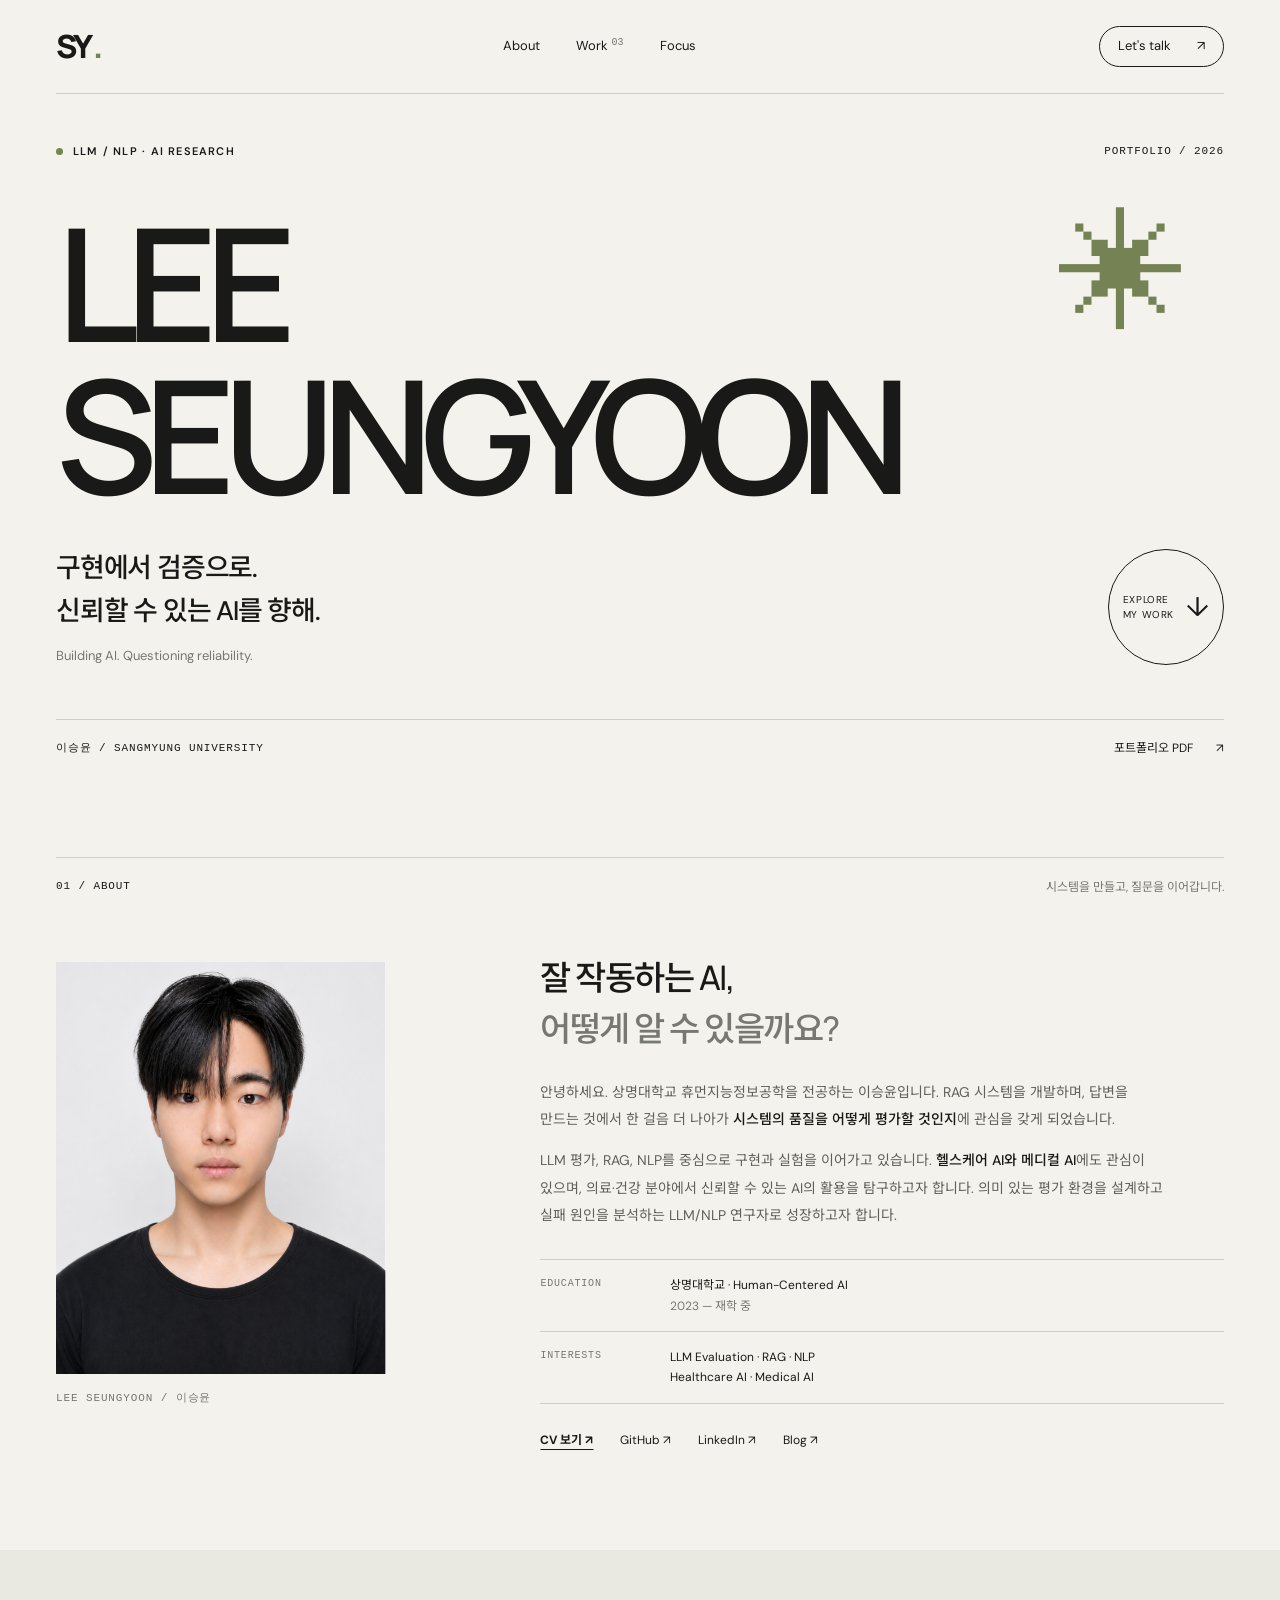
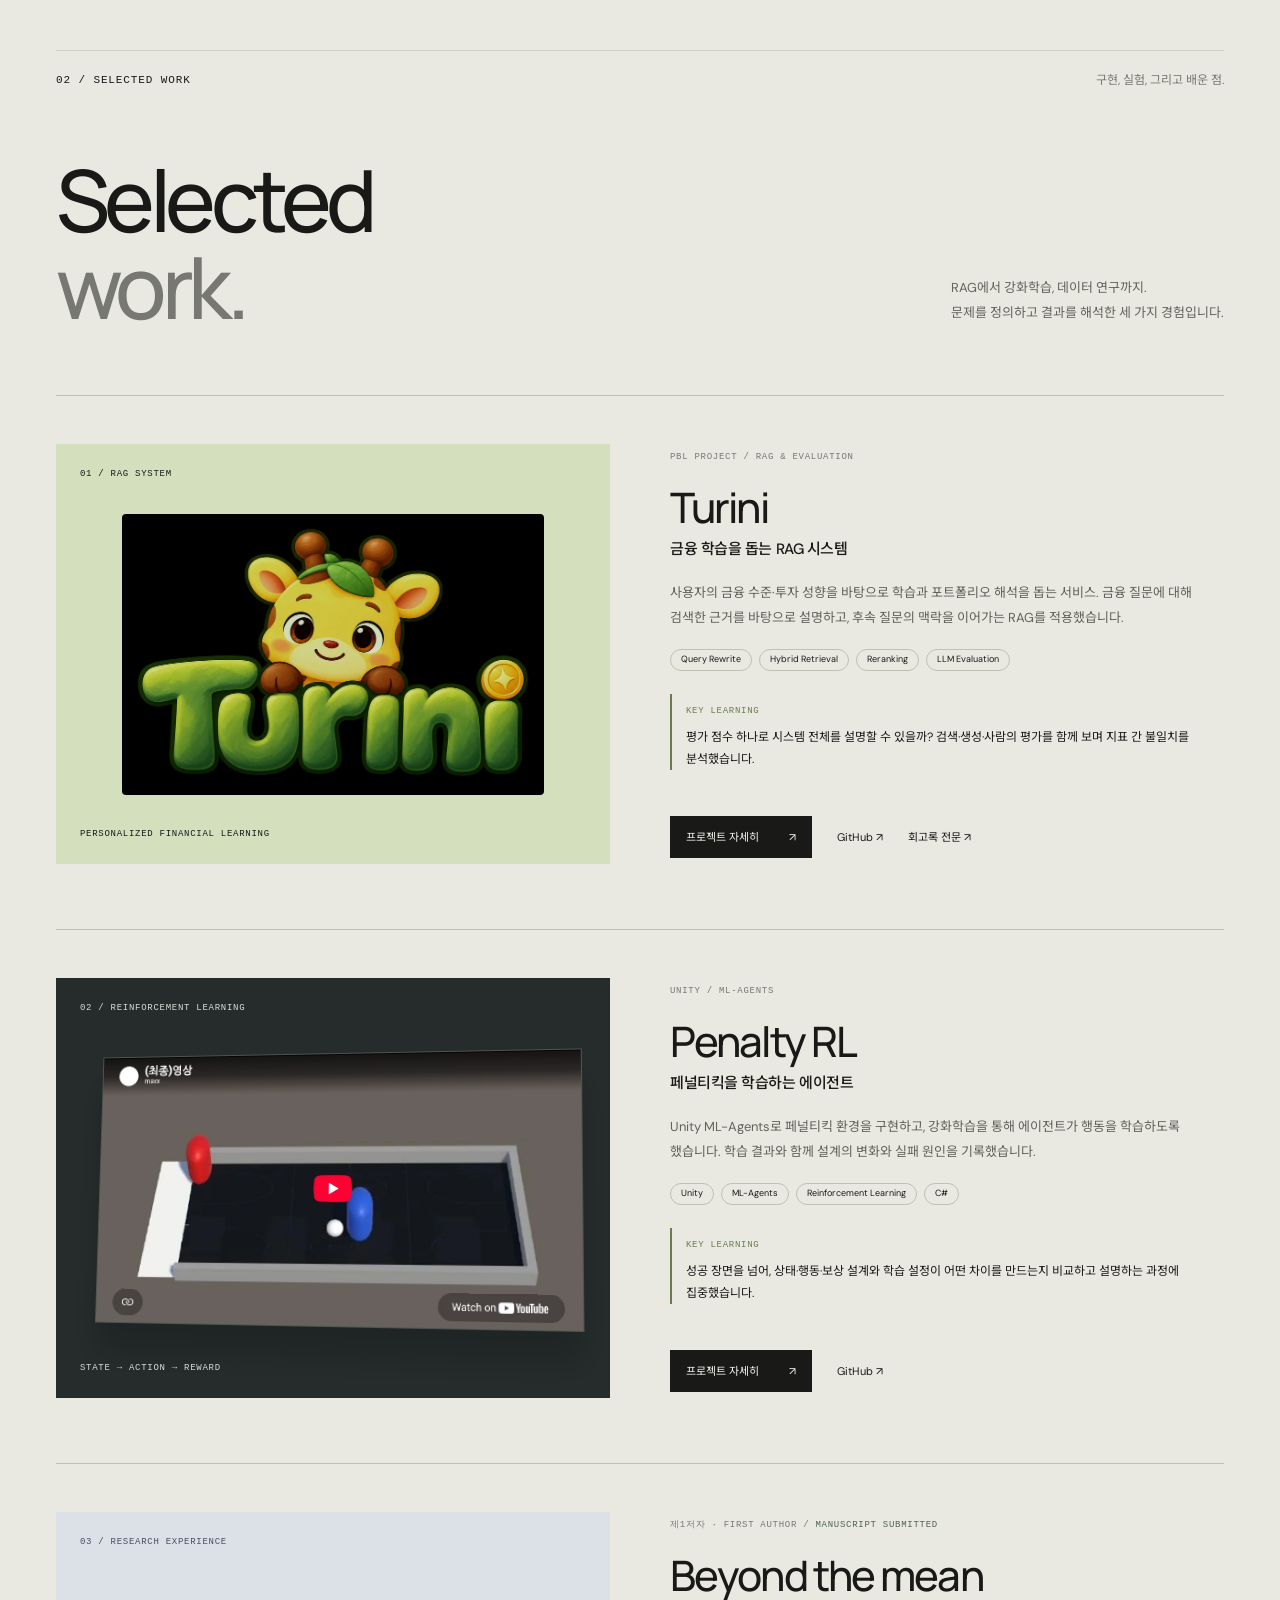
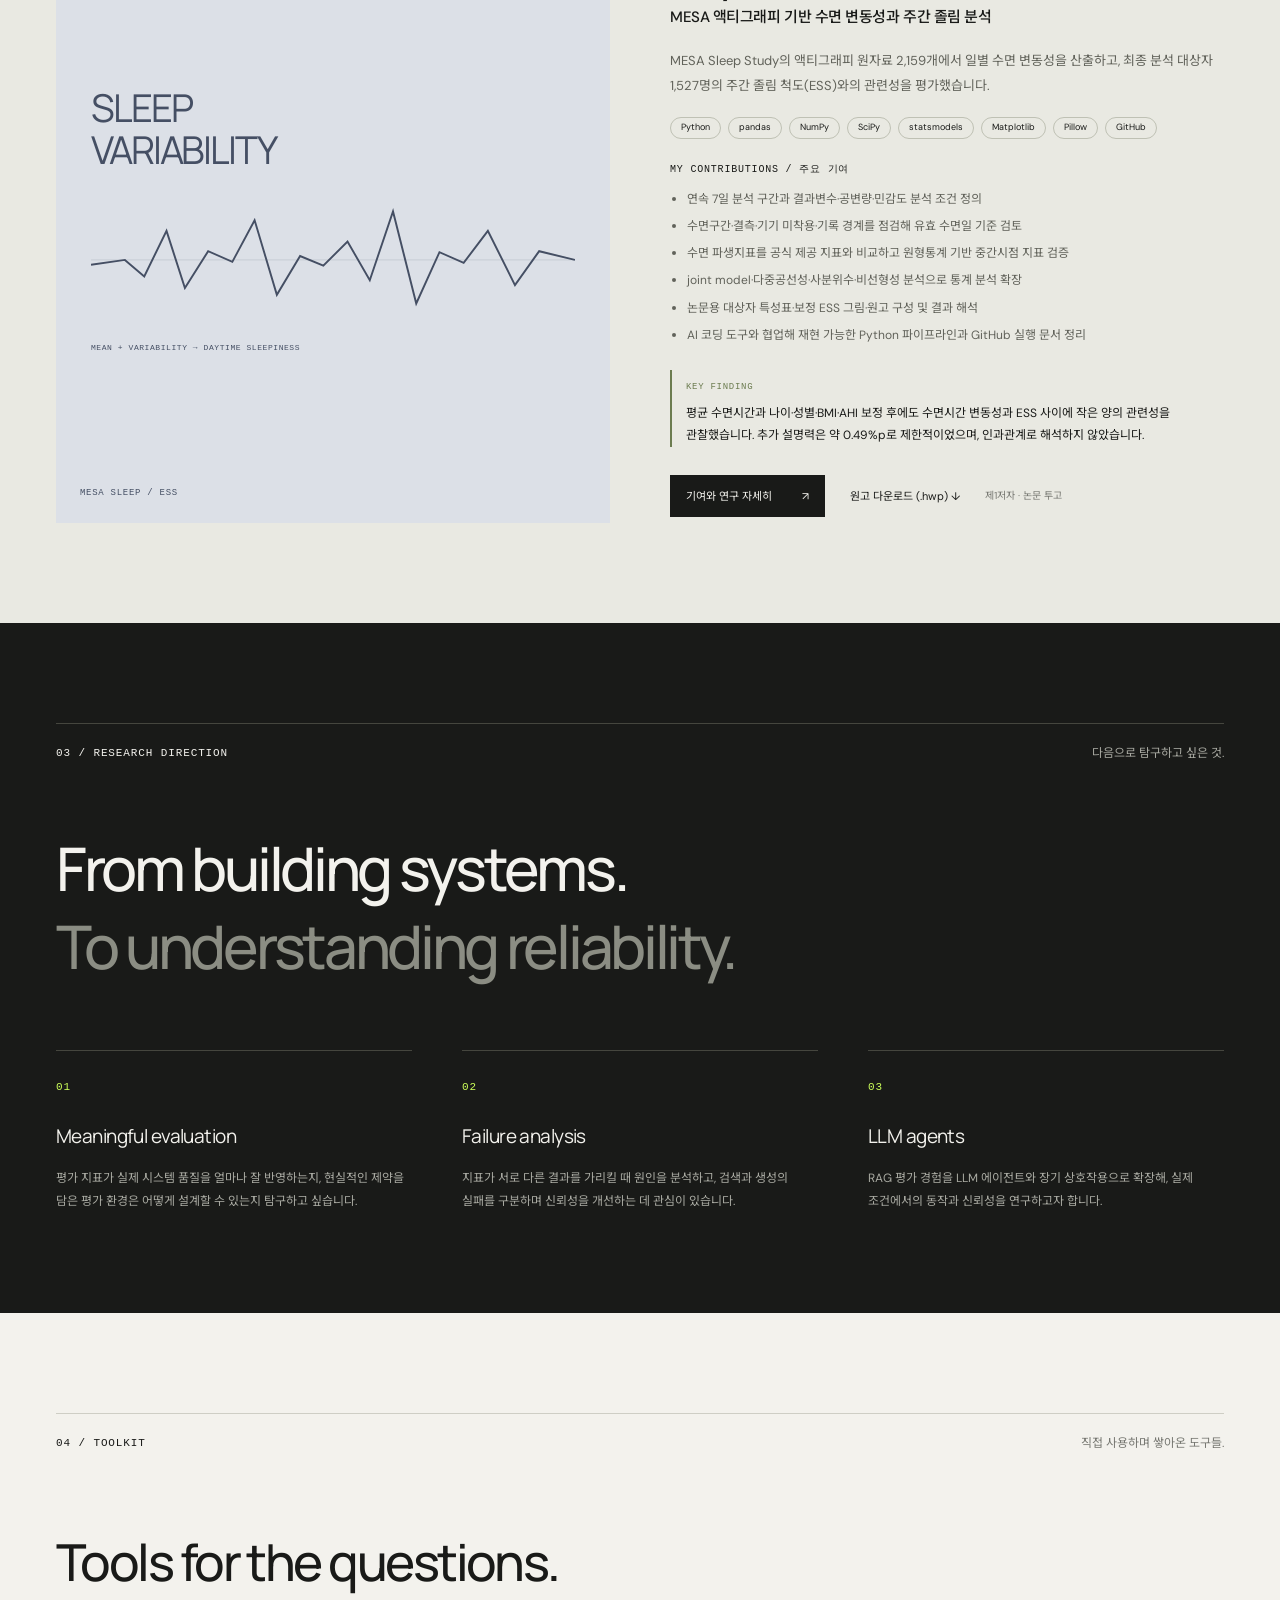
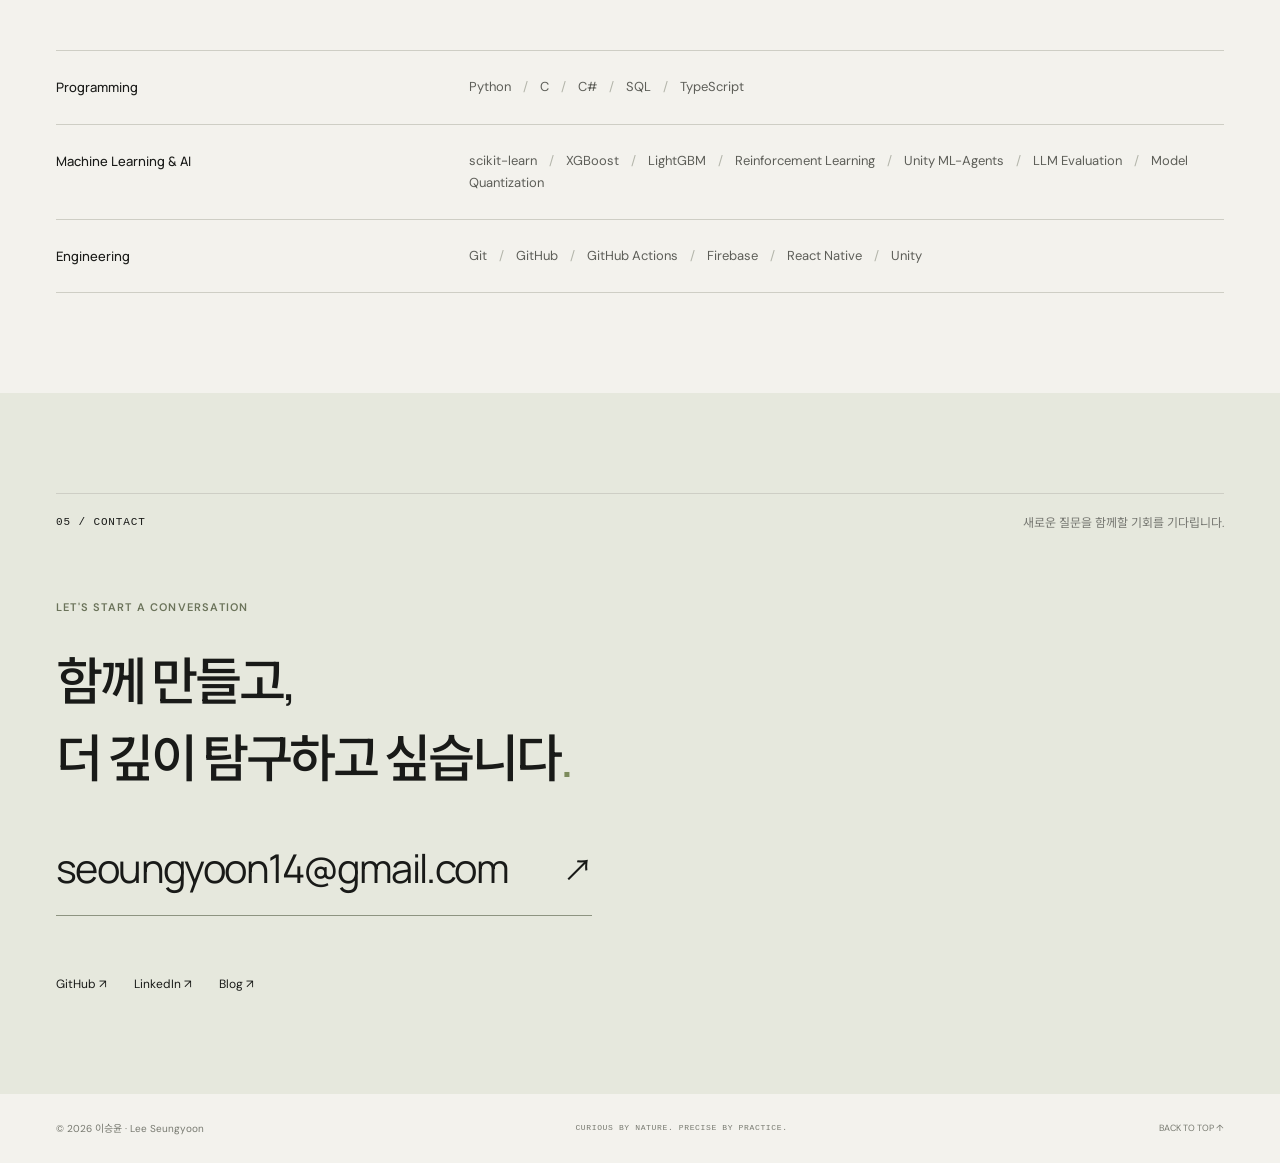
==== index.html @ 8a0465a2 "Identify first authorship and link downloadable MESA manuscript" ====
<!doctype html>
<html lang="ko">
<head>
  <meta charset="utf-8">
  <meta name="viewport" content="width=device-width, initial-scale=1">
  <meta name="theme-color" content="#f3f2ed">
  <title>이승윤 | LLM · NLP Portfolio</title>
  <meta name="description" content="이승윤의 AI 개발·연구 포트폴리오. RAG 시스템, LLM 평가, Unity 강화학습, 수면 데이터 연구를 소개합니다.">
  <meta property="og:title" content="이승윤 | Building AI. Questioning reliability.">
  <meta property="og:description" content="RAG 개발에서 LLM 평가로. 신뢰할 수 있는 AI를 탐구하는 이승윤의 포트폴리오.">
  <meta property="og:type" content="website">
  <link rel="icon" href="assets/favicon.svg" type="image/svg+xml">
  <link rel="stylesheet" href="styles.css?v=20261108">
  <script src="script.js?v=20261108-author" defer></script>
</head>
<body>
  <a class="skip" href="#main">본문으로 바로가기</a>
  <header class="header">
    <a class="wordmark" href="#" aria-label="이승윤 포트폴리오 처음으로">SY<span class="mark-dot">.</span></a>
    <nav aria-label="주요 메뉴"><a href="#about">About</a><a href="#work">Work <span>03</span></a><a href="#focus">Focus</a></nav>
    <a class="header-contact" href="mailto:seoungyoon14@gmail.com">Let's talk <span aria-hidden="true">↗</span></a>
  </header>
  <main id="main">
    <section class="hero wrap" aria-labelledby="hero-title">
      <div class="hero-top"><span class="eyebrow"><span class="status-dot"></span> LLM / NLP · AI RESEARCH</span><span class="mono edition">PORTFOLIO / 2026</span></div>
      <h1 id="hero-title">LEE<br><span>SEUNGYOON</span><span class="hero-star" aria-hidden="true">✳</span></h1>
      <div class="hero-bottom"><div><p class="hero-statement">구현에서 검증으로.<br>신뢰할 수 있는 AI를 향해.</p><p class="hero-caption">Building AI. Questioning reliability.</p></div><a class="round-link" href="#work" aria-label="프로젝트 살펴보기"><span>EXPLORE<br>MY WORK</span><b aria-hidden="true">↓</b></a></div>
      <div class="hero-rule"><span class="mono">이승윤 / SANGMYUNG UNIVERSITY</span><a href="assets/Lee-Seungyoon-Portfolio.pdf" target="_blank" rel="noopener">포트폴리오 PDF <span aria-hidden="true">↗</span></a></div>
    </section>

    <section class="about section wrap" id="about" aria-labelledby="about-title">
      <div class="section-label"><span class="mono">01 / ABOUT</span><span>시스템을 만들고, 질문을 이어갑니다.</span></div>
      <div class="about-grid"><div class="portrait-frame"><img src="assets/portrait-color.png" alt="이승윤 컬러 프로필 사진" width="576" height="767" loading="lazy"><span class="mono">LEE SEUNGYOON / 이승윤</span></div>
      <div class="about-copy"><h2 id="about-title">잘 작동하는 AI,<br><span class="muted">어떻게 알 수 있을까요?</span></h2><p>안녕하세요. 상명대학교 휴먼지능정보공학을 전공하는 이승윤입니다. RAG 시스템을 개발하며, 답변을 만드는 것에서 한 걸음 더 나아가 <strong>시스템의 품질을 어떻게 평가할 것인지</strong>에 관심을 갖게 되었습니다.</p><p>LLM 평가, RAG, NLP를 중심으로 구현과 실험을 이어가고 있습니다. <strong>헬스케어 AI와 메디컬 AI</strong>에도 관심이 있으며, 의료·건강 분야에서 신뢰할 수 있는 AI의 활용을 탐구하고자 합니다. 의미 있는 평가 환경을 설계하고 실패 원인을 분석하는 LLM/NLP 연구자로 성장하고자 합니다.</p><dl class="about-facts"><div><dt>EDUCATION</dt><dd>상명대학교 · Human-Centered AI<br><span>2023 — 재학 중</span></dd></div><div><dt>INTERESTS</dt><dd>LLM Evaluation · RAG · NLP<br>Healthcare AI · Medical AI</dd></div></dl><div class="text-links"><a class="cv-link" href="assets/Lee-Seungyoon-CV.pdf" target="_blank" rel="noopener noreferrer" aria-label="CV PDF 보기 (새 탭)">CV 보기 ↗</a><a href="https://github.com/maxx0214" target="_blank" rel="noopener noreferrer">GitHub ↗</a><a href="https://www.linkedin.com/in/%EC%8A%B9%EC%9C%A4-%EC%9D%B4-254b63433/" target="_blank" rel="noopener noreferrer">LinkedIn ↗</a><a href="https://sylee0214.tistory.com/" target="_blank" rel="noopener noreferrer">Blog ↗</a></div></div></div>
    </section>

    <section class="work section" id="work" aria-labelledby="work-title"><div class="wrap">
      <div class="section-label"><span class="mono">02 / SELECTED WORK</span><span>구현, 실험, 그리고 배운 점.</span></div>
      <div class="section-heading"><h2 id="work-title">Selected<br><em>work.</em></h2><p>RAG에서 강화학습, 데이터 연구까지.<br>문제를 정의하고 결과를 해석한 세 가지 경험입니다.</p></div>
      <article class="project" id="turini"><div class="project-visual turini-visual"><span class="visual-label mono">01 / RAG SYSTEM</span><img src="assets/turini.webp" alt="금융 학습 서비스 Turini의 기린 캐릭터 로고" width="922" height="615" loading="lazy"><span class="visual-foot mono">PERSONALIZED FINANCIAL LEARNING</span></div><div class="project-copy"><div class="project-kicker mono">PBL PROJECT / RAG & EVALUATION</div><h3>Turini<span>금융 학습을 돕는 RAG 시스템</span></h3><p>사용자의 금융 수준·투자 성향을 바탕으로 학습과 포트폴리오 해석을 돕는 서비스. 금융 질문에 대해 검색한 근거를 바탕으로 설명하고, 후속 질문의 맥락을 이어가는 RAG를 적용했습니다.</p><ul class="tags"><li>Query Rewrite</li><li>Hybrid Retrieval</li><li>Reranking</li><li>LLM Evaluation</li></ul><div class="project-insight"><span class="mono">KEY LEARNING</span><p>평가 점수 하나로 시스템 전체를 설명할 수 있을까? 검색·생성·사람의 평가를 함께 보며 지표 간 불일치를 분석했습니다.</p></div><div class="project-actions"><button class="detail-button" data-project="turini">프로젝트 자세히 <span aria-hidden="true">↗</span></button><a href="https://github.com/team-TURINI/Turini-e2e" target="_blank" rel="noopener noreferrer">GitHub ↗</a><a href="https://sylee0214.tistory.com/5" target="_blank" rel="noopener noreferrer">회고록 전문 ↗</a></div></div></article>
      <article class="project" id="penalty"><div class="project-visual rl-visual"><span class="visual-label mono">02 / REINFORCEMENT LEARNING</span><img src="assets/penalty-rl.webp" alt="Unity로 구현한 페널티킥 강화학습 환경의 골대와 에이전트" width="854" height="480" loading="lazy"><span class="visual-foot mono">STATE → ACTION → REWARD</span></div><div class="project-copy"><div class="project-kicker mono">UNITY / ML-AGENTS</div><h3>Penalty RL<span>페널티킥을 학습하는 에이전트</span></h3><p>Unity ML-Agents로 페널티킥 환경을 구현하고, 강화학습을 통해 에이전트가 행동을 학습하도록 했습니다. 학습 결과와 함께 설계의 변화와 실패 원인을 기록했습니다.</p><ul class="tags"><li>Unity</li><li>ML-Agents</li><li>Reinforcement Learning</li><li>C#</li></ul><div class="project-insight"><span class="mono">KEY LEARNING</span><p>성공 장면을 넘어, 상태·행동·보상 설계와 학습 설정이 어떤 차이를 만드는지 비교하고 설명하는 과정에 집중했습니다.</p></div><div class="project-actions"><button class="detail-button" data-project="penalty">프로젝트 자세히 <span aria-hidden="true">↗</span></button><a href="https://github.com/maxx0214/Unity-adversarial-PPO-PenaltyRL" target="_blank" rel="noopener noreferrer">GitHub ↗</a></div></div></article>
      <article class="project" id="sleep"><div class="project-visual research-visual"><span class="visual-label mono">03 / RESEARCH EXPERIENCE</span><div class="research-art" aria-hidden="true"><span>SLEEP<br>VARIABILITY</span><svg viewBox="0 0 500 130" fill="none"><path d="M0 65H500" stroke="currentColor" opacity=".15"/><path d="M0 70L35 65L55 82L78 35L97 94L121 56L146 67L169 24L192 101L216 61L240 71L265 46L288 86L312 15L336 110L360 57L385 68L410 35L438 91L463 56L500 65" stroke="currentColor" stroke-width="2"/></svg><small>MEAN + VARIABILITY → DAYTIME SLEEPINESS</small></div><span class="visual-foot mono">MESA SLEEP / ESS</span></div><div class="project-copy"><div class="project-kicker mono">제1저자 · FIRST AUTHOR / <span class="submitted">MANUSCRIPT SUBMITTED</span></div><h3>Beyond the mean<span>MESA 액티그래피 기반 수면 변동성과 주간 졸림 분석</span></h3><p>MESA Sleep Study의 액티그래피 원자료 2,159개에서 일별 수면 변동성을 산출하고, 최종 분석 대상자 1,527명의 주간 졸림 척도(ESS)와의 관련성을 평가했습니다.</p><ul class="tags"><li>Python</li><li>pandas</li><li>NumPy</li><li>SciPy</li><li>statsmodels</li><li>Matplotlib</li><li>Pillow</li><li>GitHub</li></ul><h4 class="contribution-title mono">MY CONTRIBUTIONS / 주요 기여</h4><ul class="contribution-list"><li>연속 7일 분석 구간과 결과변수·공변량·민감도 분석 조건 정의</li><li>수면구간·결측·기기 미착용·기록 경계를 점검해 유효 수면일 기준 검토</li><li>수면 파생지표를 공식 제공 지표와 비교하고 원형통계 기반 중간시점 지표 검증</li><li>joint model·다중공선성·사분위수·비선형성 분석으로 통계 분석 확장</li><li>논문용 대상자 특성표·보정 ESS 그림·원고 구성 및 결과 해석</li><li>AI 코딩 도구와 협업해 재현 가능한 Python 파이프라인과 GitHub 실행 문서 정리</li></ul><div class="project-insight"><span class="mono">KEY FINDING</span><p>평균 수면시간과 나이·성별·BMI·AHI 보정 후에도 수면시간 변동성과 ESS 사이에 작은 양의 관련성을 관찰했습니다. 추가 설명력은 약 0.49%p로 제한적이었으며, 인과관계로 해석하지 않았습니다.</p></div><div class="project-actions"><button class="detail-button" data-project="sleep">기여와 연구 자세히 <span aria-hidden="true">↗</span></button><a href="assets/Lee-Seungyoon-MESA-Manuscript.hwp" download="차세대융합기술학회_수면변동성_v1.hwp">원고 다운로드 (.hwp) ↓</a><span class="paper-status">제1저자 · 논문 투고</span></div></div></article>
    </div></section>

    <section class="focus section" id="focus" aria-labelledby="focus-title"><div class="wrap"><div class="section-label"><span class="mono">03 / RESEARCH DIRECTION</span><span>다음으로 탐구하고 싶은 것.</span></div><h2 id="focus-title">From building systems.<br><span>To understanding reliability.</span></h2><div class="focus-grid"><div><span class="mono">01</span><h3>Meaningful evaluation</h3><p>평가 지표가 실제 시스템 품질을 얼마나 잘 반영하는지, 현실적인 제약을 담은 평가 환경은 어떻게 설계할 수 있는지 탐구하고 싶습니다.</p></div><div><span class="mono">02</span><h3>Failure analysis</h3><p>지표가 서로 다른 결과를 가리킬 때 원인을 분석하고, 검색과 생성의 실패를 구분하며 신뢰성을 개선하는 데 관심이 있습니다.</p></div><div><span class="mono">03</span><h3>LLM agents</h3><p>RAG 평가 경험을 LLM 에이전트와 장기 상호작용으로 확장해, 실제 조건에서의 동작과 신뢰성을 연구하고자 합니다.</p></div></div></div></section>

    <section class="skills section wrap" aria-labelledby="skills-title"><div class="section-label"><span class="mono">04 / TOOLKIT</span><span>직접 사용하며 쌓아온 도구들.</span></div><h2 class="skills-title" id="skills-title">Tools for the questions.</h2><div class="skill-row"><h3>Programming</h3><p>Python <span>/</span> C <span>/</span> C# <span>/</span> SQL <span>/</span> TypeScript</p></div><div class="skill-row"><h3>Machine Learning & AI</h3><p>scikit-learn <span>/</span> XGBoost <span>/</span> LightGBM <span>/</span> Reinforcement Learning <span>/</span> Unity ML-Agents <span>/</span> LLM Evaluation <span>/</span> Model Quantization</p></div><div class="skill-row"><h3>Engineering</h3><p>Git <span>/</span> GitHub <span>/</span> GitHub Actions <span>/</span> Firebase <span>/</span> React Native <span>/</span> Unity</p></div></section>

    <section class="contact section" id="contact" aria-labelledby="contact-title"><div class="wrap"><div class="section-label"><span class="mono">05 / CONTACT</span><span>새로운 질문을 함께할 기회를 기다립니다.</span></div><p class="eyebrow contact-pre">LET'S START A CONVERSATION</p><h2 id="contact-title">함께 만들고,<br>더 깊이 탐구하고 싶습니다<span>.</span></h2><a class="email-link" href="mailto:seoungyoon14@gmail.com">seoungyoon14@gmail.com <span aria-hidden="true">↗</span></a><div class="contact-bottom"><div class="text-links"><a href="https://github.com/maxx0214" target="_blank" rel="noopener noreferrer">GitHub ↗</a><a href="https://www.linkedin.com/in/%EC%8A%B9%EC%9C%A4-%EC%9D%B4-254b63433/" target="_blank" rel="noopener noreferrer">LinkedIn ↗</a><a href="https://sylee0214.tistory.com/" target="_blank" rel="noopener noreferrer">Blog ↗</a></div></div></div></section>
  </main>
  <footer class="footer wrap"><span>© 2026 이승윤 · Lee Seungyoon</span><span class="mono">CURIOUS BY NATURE. PRECISE BY PRACTICE.</span><a href="#">BACK TO TOP ↑</a></footer>
  <dialog id="project-dialog" aria-labelledby="dialog-title"><div class="dialog-bar"><span class="mono">PROJECT NOTES</span><button id="close-dialog" aria-label="프로젝트 상세 닫기">닫기 <span aria-hidden="true">×</span></button></div><div id="dialog-content"></div></dialog>
</body>
</html>
---- styles.css ----
@import url('https://fonts.googleapis.com/css2?family=DM+Sans:wght@400;500;600;700&family=Manrope:wght@400;500;600;700;800&family=Noto+Sans+KR:wght@400;500;600;700;800&display=swap');
:root{--paper:#f3f2ed;--ink:#191a18;--muted:#777872;--line:#cecec5;--accent:#ccff59;--font:'DM Sans','Noto Sans KR',sans-serif;--display:'Manrope','Noto Sans KR',sans-serif}*{box-sizing:border-box}html{scroll-behavior:smooth;scroll-padding-top:100px}body{margin:0;background:var(--paper);color:var(--ink);font-family:var(--font);font-size:16px;line-height:1.7}body.modal-open{overflow:hidden}::selection{background:var(--accent);color:var(--ink)}a{color:inherit;text-decoration:none}button{font:inherit;color:inherit;cursor:pointer}a,button{-webkit-tap-highlight-color:transparent}a:focus-visible,button:focus-visible{outline:3px solid #6b842e;outline-offset:6px}img{display:block;max-width:100%;height:auto}h1,h2,h3,p{margin:0}h1,h2,h3{font-family:var(--display)}.wrap{width:min(1320px,calc(100% - 112px));margin-inline:auto}.mono{font:11px/1.6 ui-monospace,SFMono-Regular,Consolas,monospace;letter-spacing:.08em}.muted{color:var(--muted)}.skip{position:absolute;left:12px;top:-80px;background:var(--ink);color:white;padding:12px;z-index:10}.skip:focus{top:12px}.header{height:94px;width:calc(100% - 112px);margin:auto;display:flex;align-items:center;justify-content:space-between;border-bottom:1px solid var(--line)}.wordmark{font-family:var(--display);font-weight:800;font-size:32px;letter-spacing:-3px}.mark-dot{color:#73864d;padding-left:3px}.header nav{display:flex;gap:36px;font-size:13px}.header nav a{transition:opacity .2s}.header nav a:hover{opacity:.5}.header nav span{font:10px ui-monospace,monospace;color:var(--muted);vertical-align:super}.header-contact{font-size:13px;border:1px solid var(--ink);padding:8px 18px;border-radius:30px;display:flex;gap:26px;align-items:center}.header-contact:hover{background:var(--ink);color:var(--paper)}.hero{padding-top:48px;position:relative}.hero-top{display:flex;justify-content:space-between;align-items:center}.eyebrow{font-size:11px;letter-spacing:.11em;font-weight:600;display:flex;align-items:center;gap:10px}.status-dot{width:7px;height:7px;background:#73864d;border-radius:50%;display:inline-block}.hero h1{position:relative;font-size:clamp(60px,12.3vw,178px);line-height:.97;letter-spacing:-.08em;font-weight:600;margin:45px 0 35px}.hero h1>span:not(.hero-star){display:block}.hero-star{position:absolute;right:3%;top:0;font-size:130px;line-height:1;font-weight:400;letter-spacing:0;color:#758254}.hero-bottom{display:flex;justify-content:space-between;align-items:center;margin:32px 0 52px}.hero-statement{font-size:clamp(20px,2.1vw,29px);line-height:1.6;letter-spacing:-.045em;font-weight:500}.hero-caption{font-size:13px;color:var(--muted);margin-top:13px}.round-link{width:116px;height:116px;border-radius:50%;border:1px solid var(--ink);display:flex;align-items:center;justify-content:center;gap:12px;transition:background .2s}.round-link span{font:10px/1.5 var(--font);letter-spacing:.06em}.round-link b{font-size:27px;font-weight:400}.round-link:hover{background:var(--accent)}.hero-rule{border-top:1px solid var(--line);padding:18px 0;display:flex;justify-content:space-between;align-items:center}.hero-rule a{font-size:12px}.hero-rule a span{margin-left:20px}.section{padding-top:100px;padding-bottom:100px}.section-label{border-top:1px solid var(--line);padding-top:19px;display:flex;justify-content:space-between;align-items:center;margin-bottom:65px}.section-label>span:last-child{font-size:12px;color:var(--muted)}.about{padding-top:80px}.about-grid{display:grid;grid-template-columns: .72fr 1.28fr;gap:100px;align-items:start}.portrait-frame{position:relative;max-width:330px}.portrait-frame img{aspect-ratio:4/5;object-fit:cover;object-position:center 35%;background:#ddd}.portrait-frame>span{display:block;margin-top:16px;color:var(--muted)}.about-copy h2{font-size:clamp(25px,2.65vw,39px);line-height:1.5;letter-spacing:-.045em;font-weight:500;margin:-10px 0 25px}.about-copy>p{font-size:14px;color:#60615b;line-height:1.95;margin-bottom:14px;max-width:630px;word-break:keep-all}.about-copy strong{color:var(--ink);font-weight:500}.about-facts{margin:30px 0 26px;border-top:1px solid var(--line)}.about-facts>div{display:grid;grid-template-columns:130px 1fr;border-bottom:1px solid var(--line);padding:15px 0}.about-facts dt{font:10px/1.7 ui-monospace,monospace;color:var(--muted);letter-spacing:.08em}.about-facts dd{font-size:12px;margin:0}.about-facts dd span{color:var(--muted)}.text-links{display:flex;flex-wrap:wrap;gap:27px;font-size:12px}.text-links a:hover{text-decoration:underline;text-underline-offset:5px}.work{background:#e9e9e2}.section-heading{display:flex;justify-content:space-between;align-items:flex-end;margin-bottom:65px}.section-heading h2{font-size:clamp(52px,6.7vw,96px);font-weight:500;line-height:1.02;letter-spacing:-.065em}.section-heading h2 em{font-style:normal;color:var(--muted)}.section-heading>p{font-size:13px;color:#63645d;margin-bottom:5px;line-height:1.9;word-break:keep-all}.project{display:grid;grid-template-columns:1fr 1fr;gap:60px;border-top:1px solid #bebfb4;padding:48px 0 65px}.project:last-child{padding-bottom:0}.project-visual{position:relative;min-height:420px;display:flex;align-items:center;justify-content:center;overflow:hidden}.visual-label,.visual-foot{position:absolute;left:24px;z-index:1;font-size:9px}.visual-label{top:23px}.visual-foot{bottom:23px}.turini-visual{background:#d3dfbd}.turini-visual img{width:76%;mix-blend-mode:multiply;border-radius:4px}.rl-visual{background:#262c2c;color:#d8ddd7}.rl-visual img{width:88%;border:1px solid #4e5451;transform:perspective(1000px) rotateY(-8deg) rotateX(5deg);box-shadow:0 30px 30px #0003}.research-visual{background:#dce0e7;color:#454f64}.research-art{padding:75px 35px 65px;width:100%}.research-art>span{font-family:var(--display);font-size:clamp(25px,3vw,44px);line-height:1.02;letter-spacing:-.055em}.research-art svg{width:100%;margin-top:25px}.research-art small{font:8px ui-monospace,monospace;letter-spacing:.07em}.project-copy{display:flex;flex-direction:column;align-items:flex-start;padding:6px 0}.project-kicker{color:var(--muted);font-size:9px;margin-bottom:20px}.submitted{color:#4d6352}.project h3{font-size:42px;font-weight:500;letter-spacing:-.045em;line-height:1.05}.project h3>span{display:block;font-family:var(--font);font-size:15px;font-weight:500;letter-spacing:-.03em;margin-top:13px}.project-copy>p{font-size:13px;line-height:1.95;color:#61625a;margin-top:22px;word-break:keep-all}.tags{padding:0;list-style:none;display:flex;flex-wrap:wrap;gap:7px;margin:19px 0 23px}.tags li{border:1px solid #bfc1b4;border-radius:20px;padding:3px 10px;font-size:9px;line-height:1.5}.project-insight{border-left:2px solid #6c7c50;padding-left:14px;margin-bottom:28px}.project-insight>span{font-size:9px;color:#6c7c50}.project-insight p{font-size:12px;line-height:1.85;margin-top:5px;word-break:keep-all}.project-actions{display:flex;width:100%;align-items:center;gap:25px;margin-top:auto;font-size:11px}.detail-button{background:var(--ink);border:1px solid var(--ink);border-radius:0;color:var(--paper);padding:11px 15px;font-size:11px;display:flex;align-items:center;justify-content:space-between;gap:30px}.detail-button:hover{background:#41443a}.project-actions>a:hover{text-decoration:underline}.paper-status{color:var(--muted);font-size:10px}.focus{background:var(--ink);color:var(--paper)}.focus .section-label{border-color:#45463e}.focus .section-label>span:last-child{color:#a9aaa2}.focus h2{font-size:clamp(30px,4.7vw,67px);font-weight:500;line-height:1.3;letter-spacing:-.055em}.focus h2>span{color:#8b8d83}.focus-grid{display:grid;grid-template-columns:1fr 1fr 1fr;gap:50px;margin-top:65px}.focus-grid>div{border-top:1px solid #45463e;padding-top:20px}.focus-grid .mono{color:var(--accent)}.focus-grid h3{font-size:19px;font-weight:400;margin-top:22px;margin-bottom:14px;letter-spacing:-.03em}.focus-grid p{font-size:12px;line-height:1.95;color:#a9aaa2;word-break:keep-all}.skills-title{font-size:clamp(28px,4vw,51px);font-weight:500;letter-spacing:-.05em;margin-bottom:45px}.skill-row{display:grid;grid-template-columns:1fr 2fr;border-top:1px solid var(--line);padding:25px 0;gap:35px}.skill-row:last-child{border-bottom:1px solid var(--line)}.skill-row h3{font-size:13px;font-weight:500}.skill-row p{font-size:13px;color:#5d5e58}.skill-row p span{color:#b3b5aa;padding:0 9px}.contact{background:#e6e8dd}.contact-pre{color:#6b735a;margin-bottom:25px}.contact h2{font-size:clamp(30px,4vw,55px);line-height:1.5;font-weight:500;letter-spacing:-.06em}.contact h2>span{color:#7d8b5c}.email-link{font-size:clamp(16px,3.1vw,43px);font-family:var(--display);letter-spacing:-.04em;display:inline-flex;align-items:center;gap:55px;margin-top:40px;border-bottom:1px solid #8e9481;padding-bottom:12px;max-width:100%;overflow-wrap:anywhere}.email-link>span{font-size:30px}.email-link:hover{color:#596746}.contact-bottom{display:flex;justify-content:space-between;align-items:center;margin-top:58px;gap:20px}.pdf-link{font-size:12px;border:1px solid #a4aa96;padding:10px 16px}.pdf-link:hover{background:#d0d7bd}.footer{padding-top:26px;padding-bottom:26px;display:flex;align-items:center;justify-content:space-between;gap:20px;font-size:10px;color:#777970}.footer .mono{font-size:8px}.footer>a{font-size:9px}dialog{padding:0;border:0;width:min(900px,calc(100% - 40px));max-height:90vh;overflow-y:auto;background:var(--paper);color:var(--ink);box-shadow:0 40px 100px #0005}dialog::backdrop{background:#111b;backdrop-filter:blur(5px)}.dialog-bar{display:flex;align-items:center;justify-content:space-between;position:sticky;top:0;background:var(--paper);border-bottom:1px solid var(--line);padding:18px 30px;z-index:2}.dialog-bar button{background:transparent;border:0;font-size:12px;display:flex;gap:18px;align-items:center}.dialog-bar button span{font-size:24px}#dialog-content{padding:35px 45px 50px}#dialog-content h2{font-size:40px;line-height:1.2;font-weight:500;letter-spacing:-.04em;margin-bottom:18px}#dialog-content .dialog-subtitle{color:var(--muted);font-size:13px;margin-bottom:28px}#dialog-content h3{font-size:18px;font-weight:500;margin:32px 0 12px}#dialog-content p,#dialog-content li{font-size:14px;color:#5b5d54;line-height:1.95;word-break:keep-all}#dialog-content ul{padding-left:20px}#dialog-content figure{margin:25px 0}#dialog-content figure img{width:100%;background:white;padding:14px}#dialog-content figcaption{font-size:10px;color:var(--muted);margin-top:8px}#dialog-content .dialog-link{display:inline-block;margin-top:25px;border-bottom:1px solid var(--ink);font-size:13px}.research-note{border-left:3px solid #7a8664;padding:10px 18px;background:#e5e7dd}.flow{display:flex;flex-wrap:wrap;gap:8px;align-items:center;margin:20px 0}.flow span{font:10px/1.6 ui-monospace,monospace;border:1px solid var(--line);padding:8px}.flow b{font-weight:400}
@media(min-width:1600px){.hero h1{font-size:178px}}
@media(max-width:1050px){.wrap{width:calc(100% - 72px)}.header{width:calc(100% - 72px)}.about-grid{gap:55px}.project{gap:35px}.project-visual{min-height:390px}.hero-star{font-size:100px}.project h3{font-size:35px}.section-heading>p{max-width:270px}.focus-grid{gap:30px}.footer>.mono{display:none}}
@media(max-width:760px){html{scroll-padding-top:30px}.wrap{width:calc(100% - 40px)}.header{width:calc(100% - 40px);height:76px}.header nav{gap:17px;font-size:11px}.wordmark{font-size:27px}.header-contact{font-size:10px;gap:12px;padding:7px 10px}.hero{padding-top:30px}.eyebrow{font-size:9px}.edition{font-size:8px}.hero h1{font-size:12.6vw;margin-top:37px;letter-spacing:-.075em}.hero-star{font-size:52px;right:0;top:-7px}.hero-statement{font-size:20px}.hero-bottom{margin:28px 0 35px;gap:18px}.hero-caption{font-size:10px}.round-link{width:84px;height:84px;min-width:84px;gap:7px}.round-link span{font-size:7px}.round-link b{font-size:24px}.hero-rule>.mono{font-size:8px}.hero-rule a{font-size:10px}.hero-rule a span{margin-left:5px}.section{padding-top:65px;padding-bottom:65px}.section-label{margin-bottom:40px;gap:20px;align-items:flex-start}.section-label>.mono{font-size:9px}.section-label>span:last-child{font-size:10px;text-align:right}.about-grid{grid-template-columns:1fr;gap:38px}.portrait-frame{width:180px}.portrait-frame>span{font-size:8px}.about-copy h2{font-size:27px}.about-copy>p{font-size:13px}.about-facts>div{grid-template-columns:100px 1fr}.section-heading{display:block;margin-bottom:35px}.section-heading h2{font-size:63px}.section-heading>p{max-width:none;margin-top:25px;font-size:12px}.project{grid-template-columns:1fr;gap:28px;padding:32px 0 48px}.project-visual{min-height:0;height:320px}.turini-visual img{max-height:240px;width:auto;max-width:85%}.rl-visual img{max-height:230px;width:90%;object-fit:contain}.research-art{padding:65px 30px}.research-art>span{font-size:38px}.research-art svg{height:90px;margin-top:10px}.project h3{font-size:36px}.project h3>span{font-size:14px}.project-copy>p{font-size:13px}.project-insight{margin-bottom:24px}.project-insight p{font-size:12px}.focus h2{font-size:32px}.focus-grid{grid-template-columns:1fr;gap:30px;margin-top:40px}.focus-grid h3{margin-top:15px}.focus-grid p{font-size:13px}.skills-title{font-size:32px}.skill-row{grid-template-columns:1fr;gap:10px;padding:20px 0}.skill-row p{font-size:12px}.skill-row p span{padding:0 5px}.contact h2{font-size:29px}.email-link{font-size:23px;gap:15px;margin-top:28px}.email-link>span{font-size:22px}.contact-bottom{align-items:flex-start;flex-direction:column;gap:30px;margin-top:35px}.footer{flex-wrap:wrap;font-size:9px;padding-top:20px;padding-bottom:20px}.footer>a{font-size:8px}#dialog-content{padding:26px 22px 35px}#dialog-content h2{font-size:31px}#dialog-content p,#dialog-content li{font-size:13px}.dialog-bar{padding:14px 22px}}
@media(prefers-reduced-motion:reduce){html{scroll-behavior:auto}*{transition:none!important;animation:none!important}}
@media print{.header,.round-link,.project-actions,dialog,.footer>a{display:none}.wrap{width:100%}.section{padding:30px 0}.hero h1{font-size:90px}.project{break-inside:avoid}.focus,.work,.contact{background:white;color:black}.focus p,.focus h2>span{color:#555}body{background:white}.section-label{margin-bottom:25px}.about-grid{grid-template-columns:180px 1fr;gap:30px}.project-visual{min-height:250px}.focus-grid{gap:25px}}

.about-copy .cv-link{font-weight:700;text-decoration:underline;text-underline-offset:5px}

.project-actions{flex-wrap:wrap;row-gap:12px}.contribution-title{font-size:10px;font-weight:500;margin:0 0 10px;letter-spacing:.08em}.contribution-list{margin:0 0 24px;padding-left:17px;font-size:12px;line-height:1.85;color:#61625a;word-break:keep-all}.contribution-list li+li{margin-top:5px}#dialog-content .detail-contributions li+li{margin-top:14px}#dialog-content .detail-contributions strong{color:var(--ink);font-weight:600}
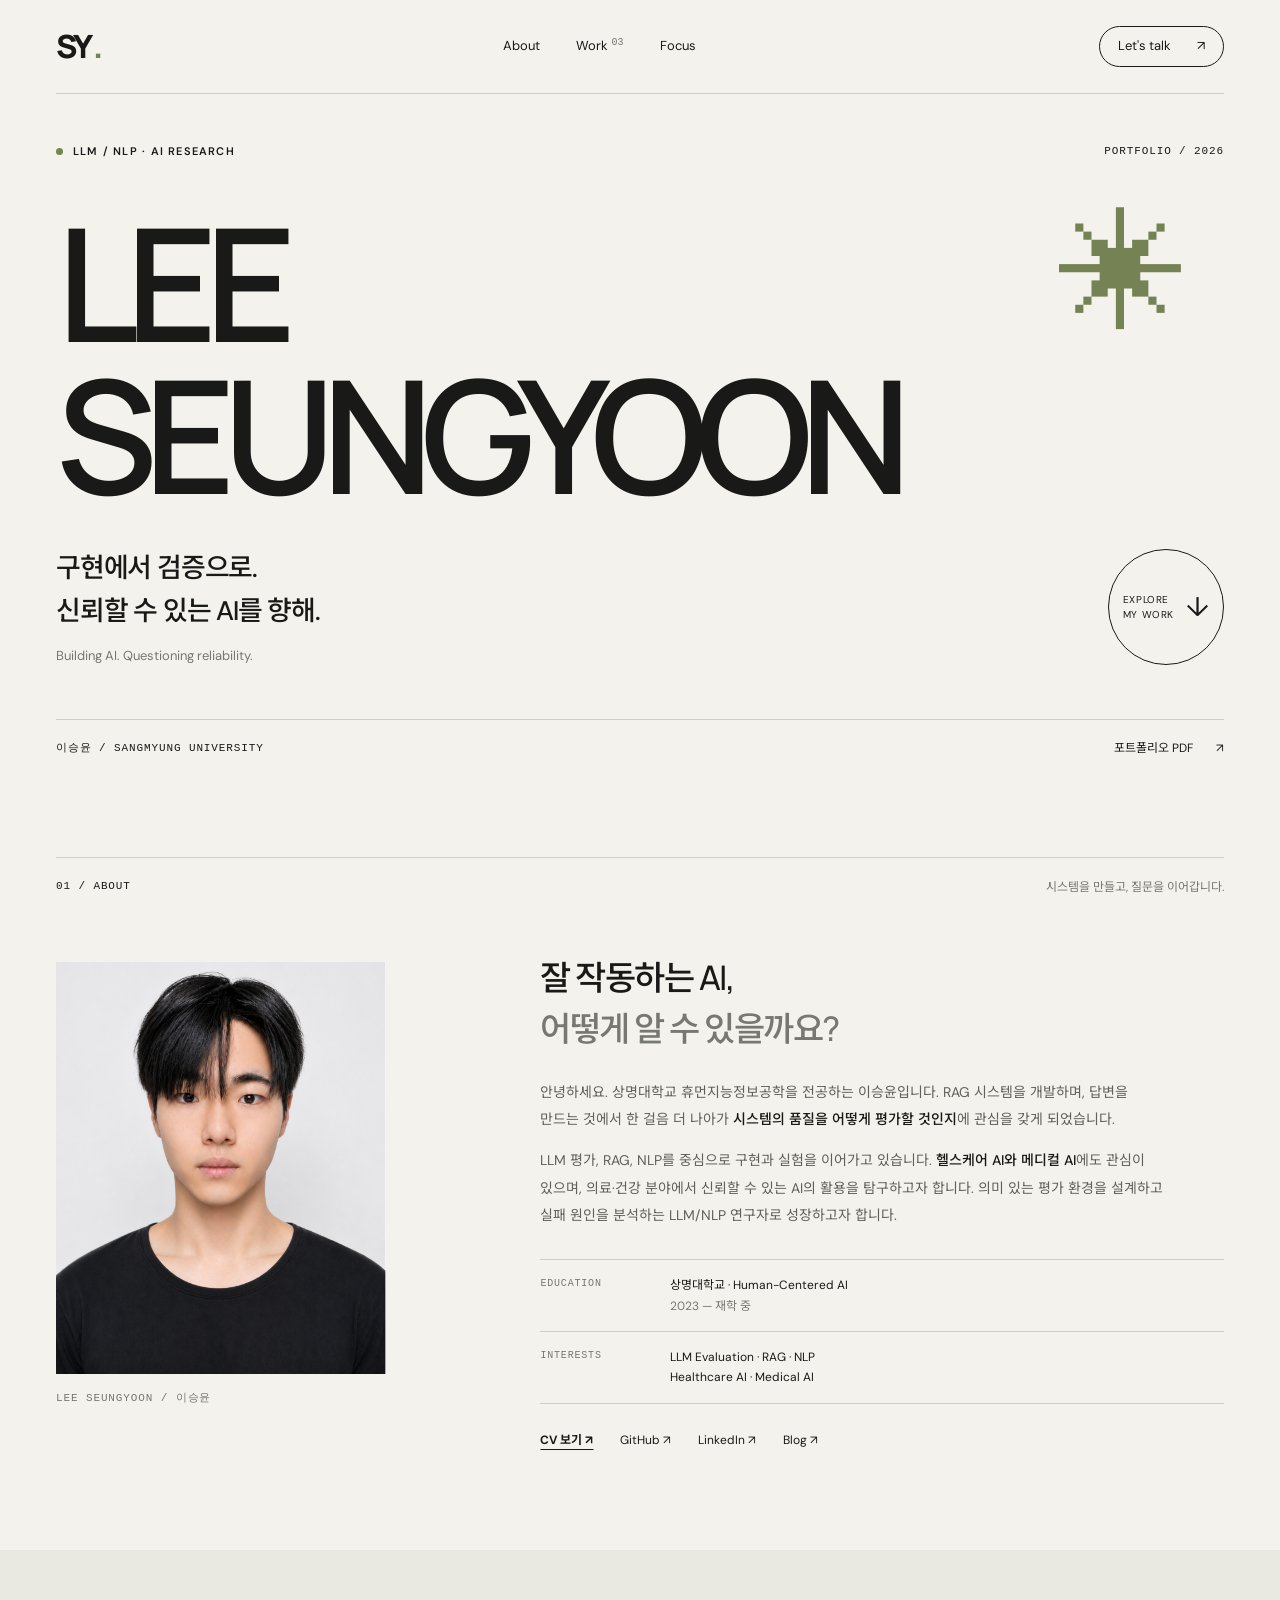
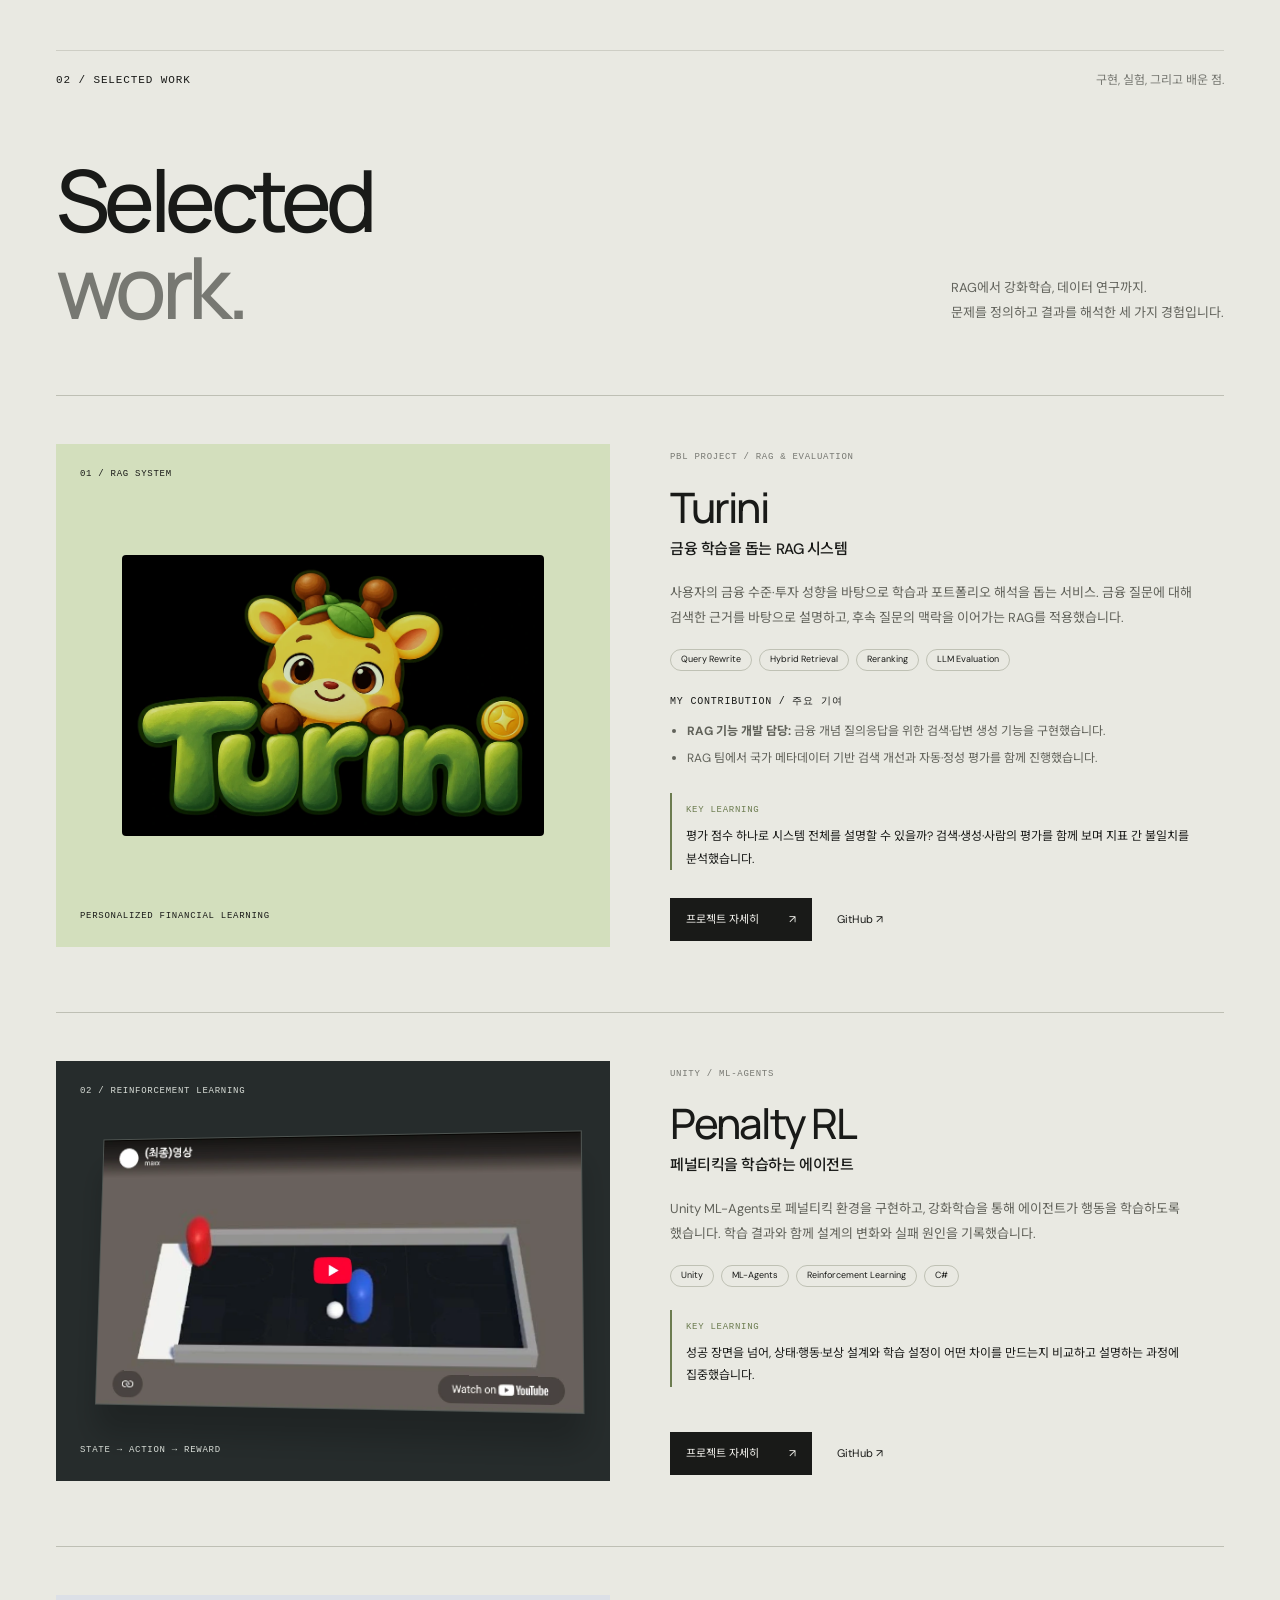
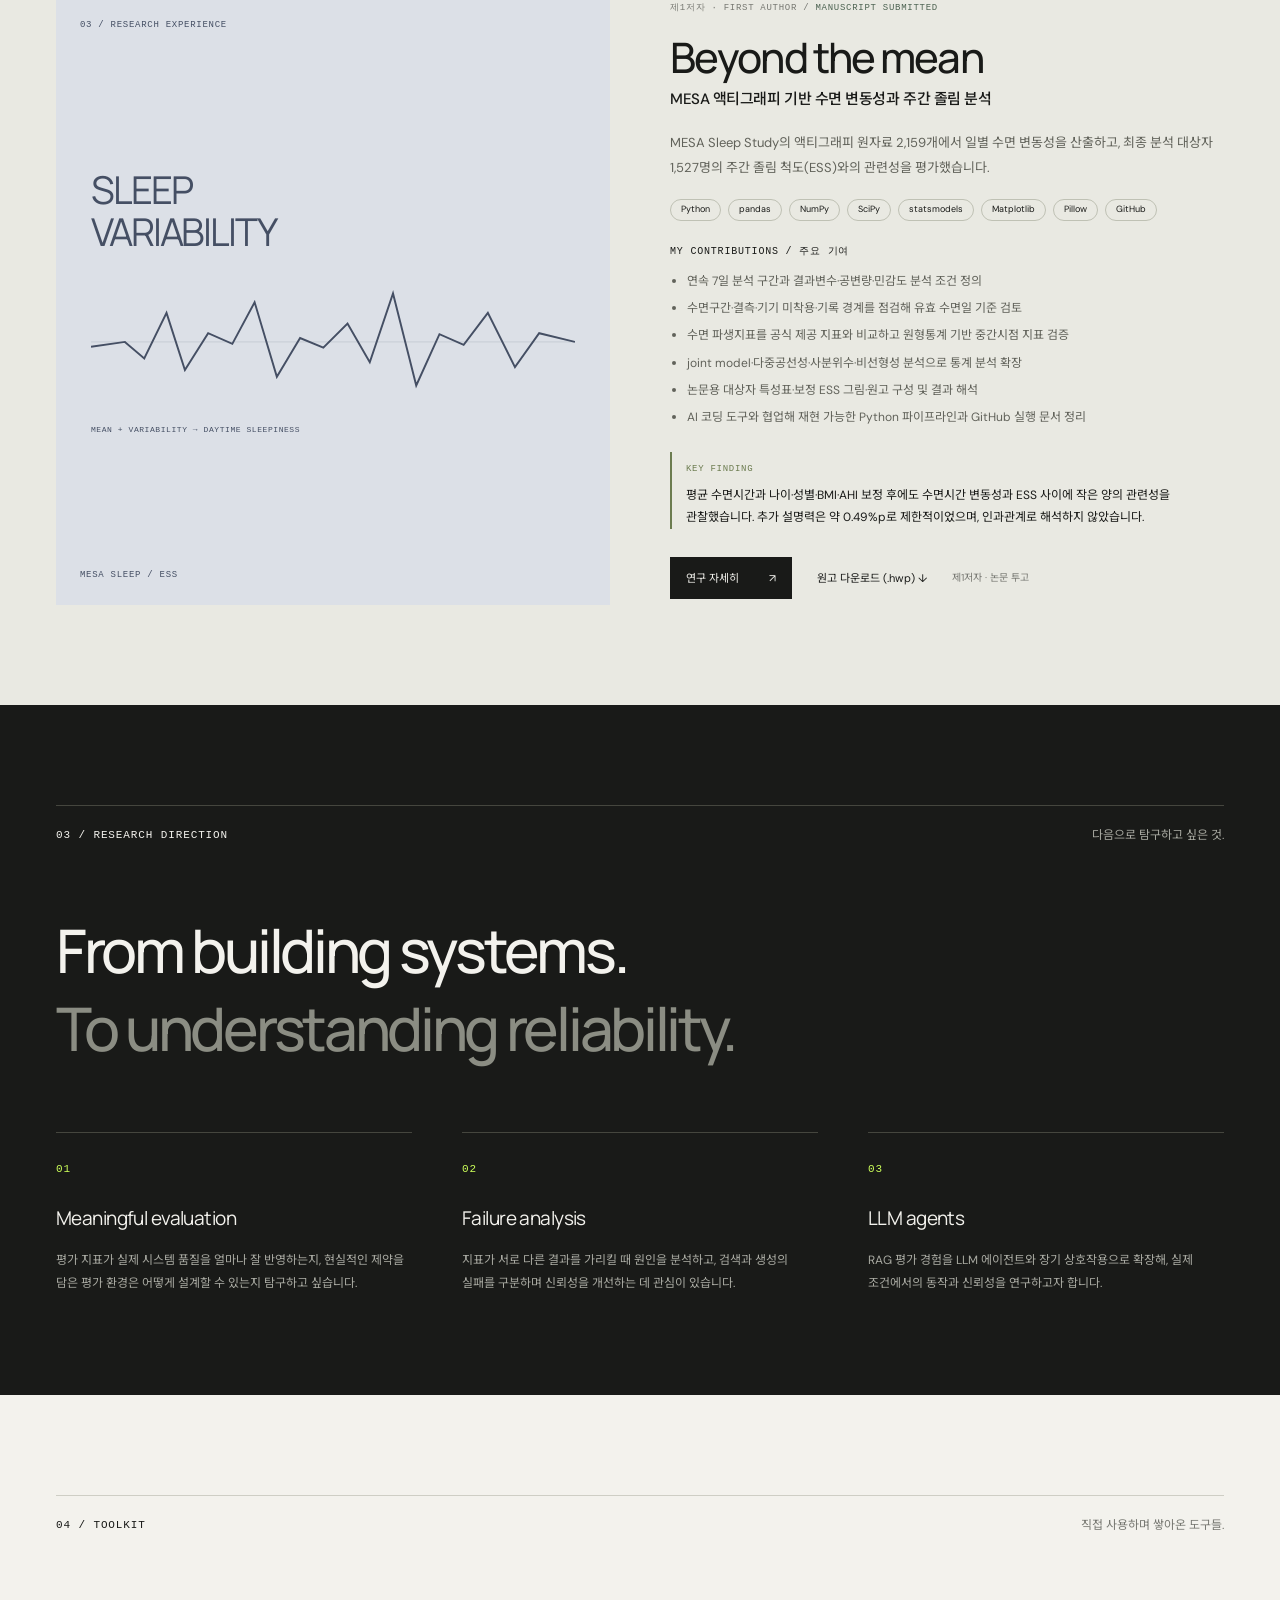
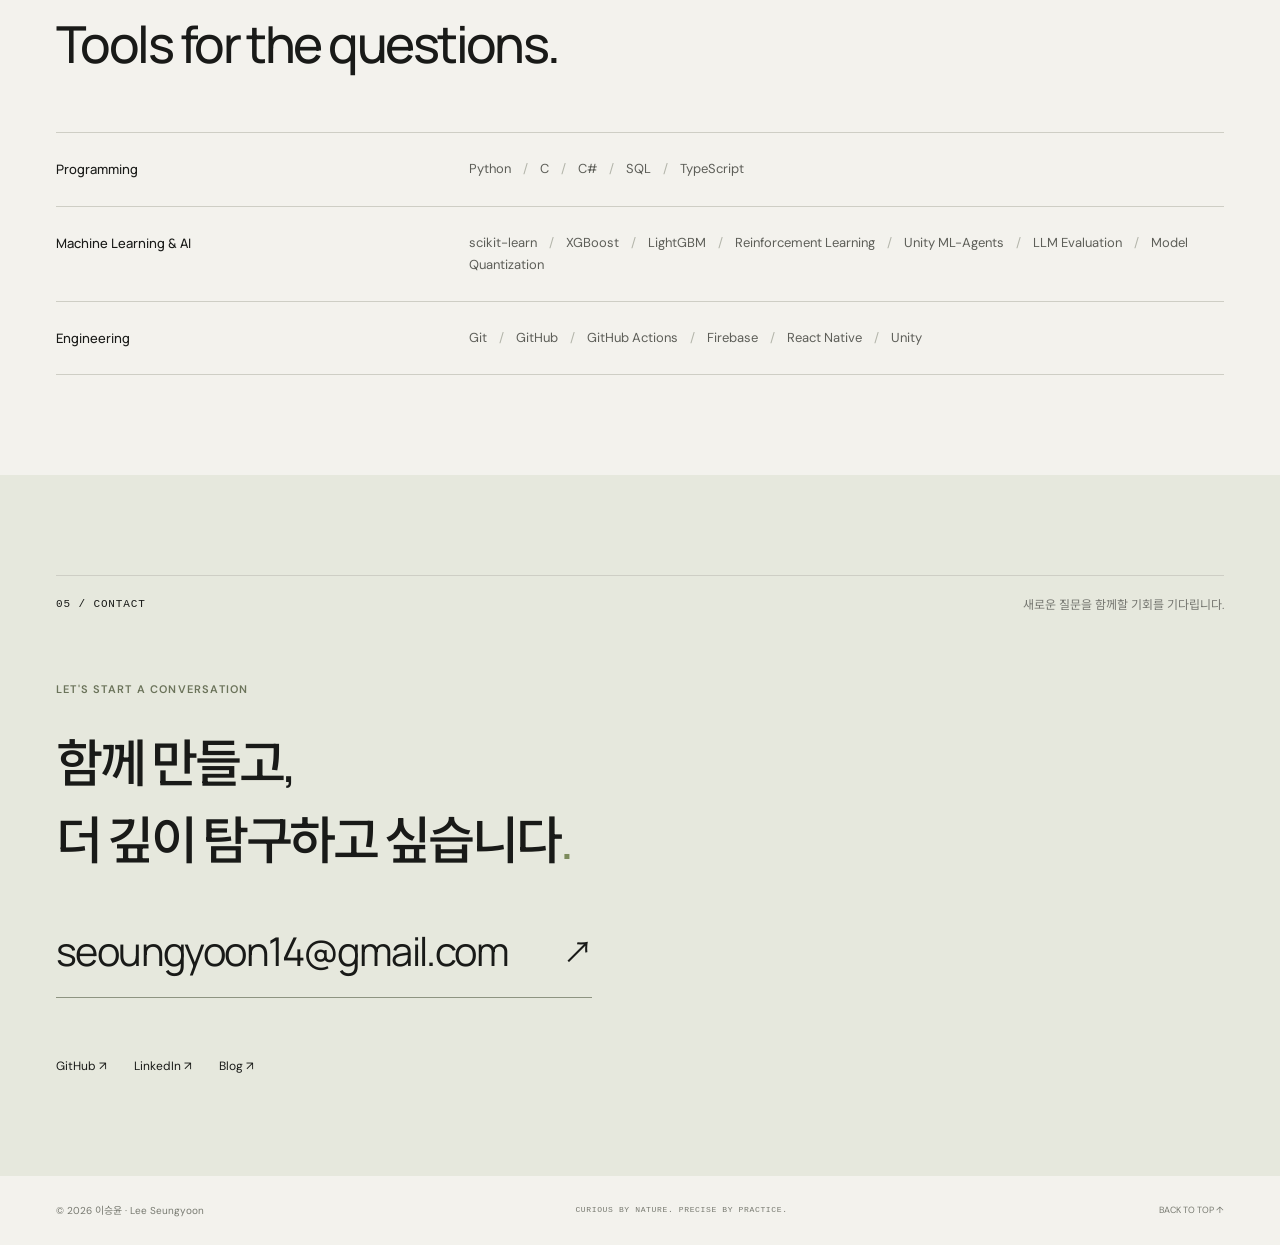
==== commit aabb1049: "Expand Turini details and add demonstration video" ====
--- a/index.html
+++ b/index.html
@@ -10,8 +10,8 @@
   <meta property="og:description" content="RAG 개발에서 LLM 평가로. 신뢰할 수 있는 AI를 탐구하는 이승윤의 포트폴리오.">
   <meta property="og:type" content="website">
   <link rel="icon" href="assets/favicon.svg" type="image/svg+xml">
-  <link rel="stylesheet" href="styles.css?v=20261108">
-  <script src="script.js?v=20261108-author" defer></script>
+  <link rel="stylesheet" href="styles.css?v=20261109-turini">
+  <script src="script.js?v=20261109-turini" defer></script>
 </head>
 <body>
   <a class="skip" href="#main">본문으로 바로가기</a>
@@ -37,9 +37,9 @@
     <section class="work section" id="work" aria-labelledby="work-title"><div class="wrap">
       <div class="section-label"><span class="mono">02 / SELECTED WORK</span><span>구현, 실험, 그리고 배운 점.</span></div>
       <div class="section-heading"><h2 id="work-title">Selected<br><em>work.</em></h2><p>RAG에서 강화학습, 데이터 연구까지.<br>문제를 정의하고 결과를 해석한 세 가지 경험입니다.</p></div>
-      <article class="project" id="turini"><div class="project-visual turini-visual"><span class="visual-label mono">01 / RAG SYSTEM</span><img src="assets/turini.webp" alt="금융 학습 서비스 Turini의 기린 캐릭터 로고" width="922" height="615" loading="lazy"><span class="visual-foot mono">PERSONALIZED FINANCIAL LEARNING</span></div><div class="project-copy"><div class="project-kicker mono">PBL PROJECT / RAG & EVALUATION</div><h3>Turini<span>금융 학습을 돕는 RAG 시스템</span></h3><p>사용자의 금융 수준·투자 성향을 바탕으로 학습과 포트폴리오 해석을 돕는 서비스. 금융 질문에 대해 검색한 근거를 바탕으로 설명하고, 후속 질문의 맥락을 이어가는 RAG를 적용했습니다.</p><ul class="tags"><li>Query Rewrite</li><li>Hybrid Retrieval</li><li>Reranking</li><li>LLM Evaluation</li></ul><div class="project-insight"><span class="mono">KEY LEARNING</span><p>평가 점수 하나로 시스템 전체를 설명할 수 있을까? 검색·생성·사람의 평가를 함께 보며 지표 간 불일치를 분석했습니다.</p></div><div class="project-actions"><button class="detail-button" data-project="turini">프로젝트 자세히 <span aria-hidden="true">↗</span></button><a href="https://github.com/team-TURINI/Turini-e2e" target="_blank" rel="noopener noreferrer">GitHub ↗</a><a href="https://sylee0214.tistory.com/5" target="_blank" rel="noopener noreferrer">회고록 전문 ↗</a></div></div></article>
+      <article class="project" id="turini"><div class="project-visual turini-visual"><span class="visual-label mono">01 / RAG SYSTEM</span><img src="assets/turini.webp" alt="금융 학습 서비스 Turini의 기린 캐릭터 로고" width="922" height="615" loading="lazy"><span class="visual-foot mono">PERSONALIZED FINANCIAL LEARNING</span></div><div class="project-copy"><div class="project-kicker mono">PBL PROJECT / RAG & EVALUATION</div><h3>Turini<span>금융 학습을 돕는 RAG 시스템</span></h3><p>사용자의 금융 수준·투자 성향을 바탕으로 학습과 포트폴리오 해석을 돕는 서비스. 금융 질문에 대해 검색한 근거를 바탕으로 설명하고, 후속 질문의 맥락을 이어가는 RAG를 적용했습니다.</p><ul class="tags"><li>Query Rewrite</li><li>Hybrid Retrieval</li><li>Reranking</li><li>LLM Evaluation</li></ul><h4 class="contribution-title mono">MY CONTRIBUTION / 주요 기여</h4><ul class="contribution-list"><li><strong>RAG 기능 개발 담당:</strong> 금융 개념 질의응답을 위한 검색·답변 생성 기능을 구현했습니다.</li><li>RAG 팀에서 국가 메타데이터 기반 검색 개선과 자동·정성 평가를 함께 진행했습니다.</li></ul><div class="project-insight"><span class="mono">KEY LEARNING</span><p>평가 점수 하나로 시스템 전체를 설명할 수 있을까? 검색·생성·사람의 평가를 함께 보며 지표 간 불일치를 분석했습니다.</p></div><div class="project-actions"><button class="detail-button" data-project="turini">프로젝트 자세히 <span aria-hidden="true">↗</span></button><a href="https://github.com/team-TURINI/Turini-e2e" target="_blank" rel="noopener noreferrer">GitHub ↗</a></div></div></article>
       <article class="project" id="penalty"><div class="project-visual rl-visual"><span class="visual-label mono">02 / REINFORCEMENT LEARNING</span><img src="assets/penalty-rl.webp" alt="Unity로 구현한 페널티킥 강화학습 환경의 골대와 에이전트" width="854" height="480" loading="lazy"><span class="visual-foot mono">STATE → ACTION → REWARD</span></div><div class="project-copy"><div class="project-kicker mono">UNITY / ML-AGENTS</div><h3>Penalty RL<span>페널티킥을 학습하는 에이전트</span></h3><p>Unity ML-Agents로 페널티킥 환경을 구현하고, 강화학습을 통해 에이전트가 행동을 학습하도록 했습니다. 학습 결과와 함께 설계의 변화와 실패 원인을 기록했습니다.</p><ul class="tags"><li>Unity</li><li>ML-Agents</li><li>Reinforcement Learning</li><li>C#</li></ul><div class="project-insight"><span class="mono">KEY LEARNING</span><p>성공 장면을 넘어, 상태·행동·보상 설계와 학습 설정이 어떤 차이를 만드는지 비교하고 설명하는 과정에 집중했습니다.</p></div><div class="project-actions"><button class="detail-button" data-project="penalty">프로젝트 자세히 <span aria-hidden="true">↗</span></button><a href="https://github.com/maxx0214/Unity-adversarial-PPO-PenaltyRL" target="_blank" rel="noopener noreferrer">GitHub ↗</a></div></div></article>
-      <article class="project" id="sleep"><div class="project-visual research-visual"><span class="visual-label mono">03 / RESEARCH EXPERIENCE</span><div class="research-art" aria-hidden="true"><span>SLEEP<br>VARIABILITY</span><svg viewBox="0 0 500 130" fill="none"><path d="M0 65H500" stroke="currentColor" opacity=".15"/><path d="M0 70L35 65L55 82L78 35L97 94L121 56L146 67L169 24L192 101L216 61L240 71L265 46L288 86L312 15L336 110L360 57L385 68L410 35L438 91L463 56L500 65" stroke="currentColor" stroke-width="2"/></svg><small>MEAN + VARIABILITY → DAYTIME SLEEPINESS</small></div><span class="visual-foot mono">MESA SLEEP / ESS</span></div><div class="project-copy"><div class="project-kicker mono">제1저자 · FIRST AUTHOR / <span class="submitted">MANUSCRIPT SUBMITTED</span></div><h3>Beyond the mean<span>MESA 액티그래피 기반 수면 변동성과 주간 졸림 분석</span></h3><p>MESA Sleep Study의 액티그래피 원자료 2,159개에서 일별 수면 변동성을 산출하고, 최종 분석 대상자 1,527명의 주간 졸림 척도(ESS)와의 관련성을 평가했습니다.</p><ul class="tags"><li>Python</li><li>pandas</li><li>NumPy</li><li>SciPy</li><li>statsmodels</li><li>Matplotlib</li><li>Pillow</li><li>GitHub</li></ul><h4 class="contribution-title mono">MY CONTRIBUTIONS / 주요 기여</h4><ul class="contribution-list"><li>연속 7일 분석 구간과 결과변수·공변량·민감도 분석 조건 정의</li><li>수면구간·결측·기기 미착용·기록 경계를 점검해 유효 수면일 기준 검토</li><li>수면 파생지표를 공식 제공 지표와 비교하고 원형통계 기반 중간시점 지표 검증</li><li>joint model·다중공선성·사분위수·비선형성 분석으로 통계 분석 확장</li><li>논문용 대상자 특성표·보정 ESS 그림·원고 구성 및 결과 해석</li><li>AI 코딩 도구와 협업해 재현 가능한 Python 파이프라인과 GitHub 실행 문서 정리</li></ul><div class="project-insight"><span class="mono">KEY FINDING</span><p>평균 수면시간과 나이·성별·BMI·AHI 보정 후에도 수면시간 변동성과 ESS 사이에 작은 양의 관련성을 관찰했습니다. 추가 설명력은 약 0.49%p로 제한적이었으며, 인과관계로 해석하지 않았습니다.</p></div><div class="project-actions"><button class="detail-button" data-project="sleep">기여와 연구 자세히 <span aria-hidden="true">↗</span></button><a href="assets/Lee-Seungyoon-MESA-Manuscript.hwp" download="차세대융합기술학회_수면변동성_v1.hwp">원고 다운로드 (.hwp) ↓</a><span class="paper-status">제1저자 · 논문 투고</span></div></div></article>
+      <article class="project" id="sleep"><div class="project-visual research-visual"><span class="visual-label mono">03 / RESEARCH EXPERIENCE</span><div class="research-art" aria-hidden="true"><span>SLEEP<br>VARIABILITY</span><svg viewBox="0 0 500 130" fill="none"><path d="M0 65H500" stroke="currentColor" opacity=".15"/><path d="M0 70L35 65L55 82L78 35L97 94L121 56L146 67L169 24L192 101L216 61L240 71L265 46L288 86L312 15L336 110L360 57L385 68L410 35L438 91L463 56L500 65" stroke="currentColor" stroke-width="2"/></svg><small>MEAN + VARIABILITY → DAYTIME SLEEPINESS</small></div><span class="visual-foot mono">MESA SLEEP / ESS</span></div><div class="project-copy"><div class="project-kicker mono">제1저자 · FIRST AUTHOR / <span class="submitted">MANUSCRIPT SUBMITTED</span></div><h3>Beyond the mean<span>MESA 액티그래피 기반 수면 변동성과 주간 졸림 분석</span></h3><p>MESA Sleep Study의 액티그래피 원자료 2,159개에서 일별 수면 변동성을 산출하고, 최종 분석 대상자 1,527명의 주간 졸림 척도(ESS)와의 관련성을 평가했습니다.</p><ul class="tags"><li>Python</li><li>pandas</li><li>NumPy</li><li>SciPy</li><li>statsmodels</li><li>Matplotlib</li><li>Pillow</li><li>GitHub</li></ul><h4 class="contribution-title mono">MY CONTRIBUTIONS / 주요 기여</h4><ul class="contribution-list"><li>연속 7일 분석 구간과 결과변수·공변량·민감도 분석 조건 정의</li><li>수면구간·결측·기기 미착용·기록 경계를 점검해 유효 수면일 기준 검토</li><li>수면 파생지표를 공식 제공 지표와 비교하고 원형통계 기반 중간시점 지표 검증</li><li>joint model·다중공선성·사분위수·비선형성 분석으로 통계 분석 확장</li><li>논문용 대상자 특성표·보정 ESS 그림·원고 구성 및 결과 해석</li><li>AI 코딩 도구와 협업해 재현 가능한 Python 파이프라인과 GitHub 실행 문서 정리</li></ul><div class="project-insight"><span class="mono">KEY FINDING</span><p>평균 수면시간과 나이·성별·BMI·AHI 보정 후에도 수면시간 변동성과 ESS 사이에 작은 양의 관련성을 관찰했습니다. 추가 설명력은 약 0.49%p로 제한적이었으며, 인과관계로 해석하지 않았습니다.</p></div><div class="project-actions"><button class="detail-button" data-project="sleep">연구 자세히 <span aria-hidden="true">↗</span></button><a href="assets/Lee-Seungyoon-MESA-Manuscript.hwp" download="차세대융합기술학회_수면변동성_v1.hwp">원고 다운로드 (.hwp) ↓</a><span class="paper-status">제1저자 · 논문 투고</span></div></div></article>
     </div></section>
 
     <section class="focus section" id="focus" aria-labelledby="focus-title"><div class="wrap"><div class="section-label"><span class="mono">03 / RESEARCH DIRECTION</span><span>다음으로 탐구하고 싶은 것.</span></div><h2 id="focus-title">From building systems.<br><span>To understanding reliability.</span></h2><div class="focus-grid"><div><span class="mono">01</span><h3>Meaningful evaluation</h3><p>평가 지표가 실제 시스템 품질을 얼마나 잘 반영하는지, 현실적인 제약을 담은 평가 환경은 어떻게 설계할 수 있는지 탐구하고 싶습니다.</p></div><div><span class="mono">02</span><h3>Failure analysis</h3><p>지표가 서로 다른 결과를 가리킬 때 원인을 분석하고, 검색과 생성의 실패를 구분하며 신뢰성을 개선하는 데 관심이 있습니다.</p></div><div><span class="mono">03</span><h3>LLM agents</h3><p>RAG 평가 경험을 LLM 에이전트와 장기 상호작용으로 확장해, 실제 조건에서의 동작과 신뢰성을 연구하고자 합니다.</p></div></div></div></section>
--- a/styles.css
+++ b/styles.css
@@ -9,3 +9,5 @@
 .about-copy .cv-link{font-weight:700;text-decoration:underline;text-underline-offset:5px}
 
 .project-actions{flex-wrap:wrap;row-gap:12px}.contribution-title{font-size:10px;font-weight:500;margin:0 0 10px;letter-spacing:.08em}.contribution-list{margin:0 0 24px;padding-left:17px;font-size:12px;line-height:1.85;color:#61625a;word-break:keep-all}.contribution-list li+li{margin-top:5px}#dialog-content .detail-contributions li+li{margin-top:14px}#dialog-content .detail-contributions strong{color:var(--ink);font-weight:600}
+
+.video-frame{width:100%;aspect-ratio:16/9;background:#171815;margin:20px 0 10px;overflow:hidden}.video-frame iframe{display:block;width:100%;height:100%;border:0}#dialog-content .video-link{margin-top:8px}.detail-resources{display:flex;flex-wrap:wrap;column-gap:25px;row-gap:8px}#dialog-content strong{font-weight:600;color:var(--ink)}
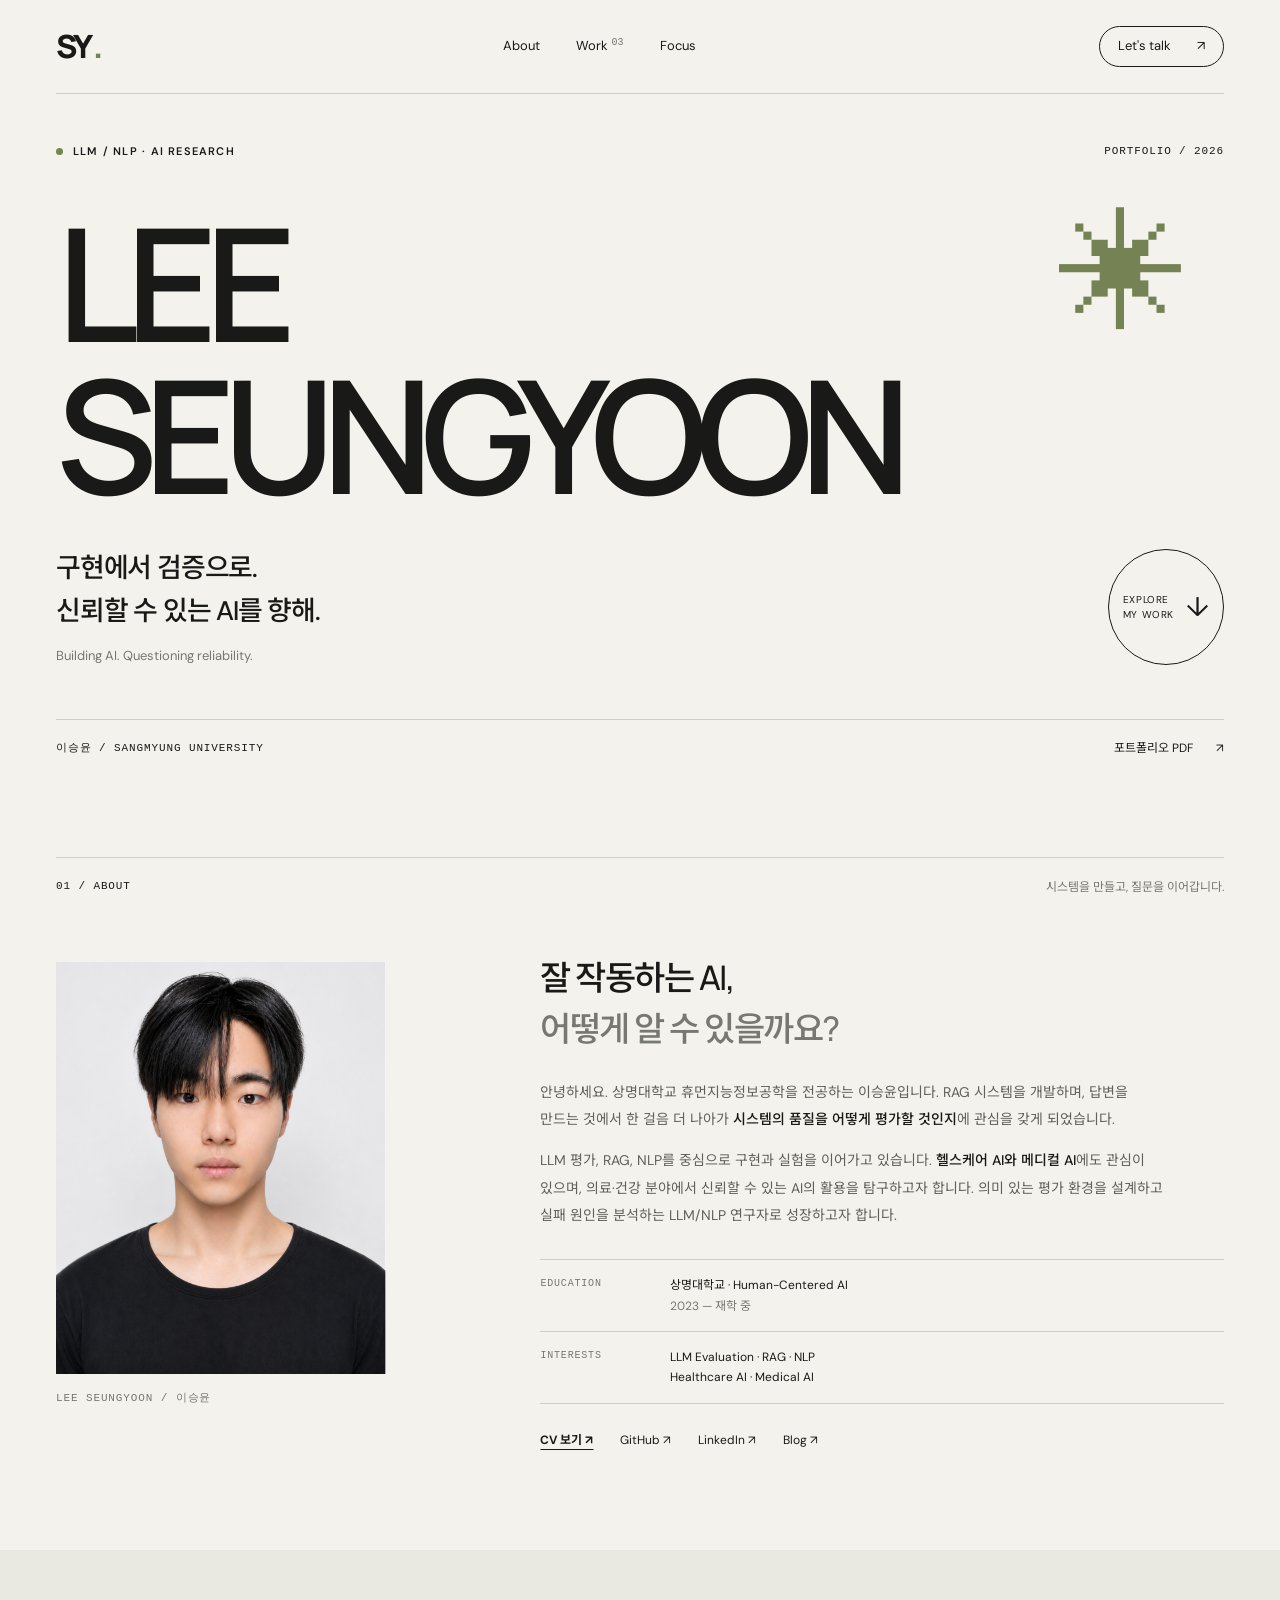
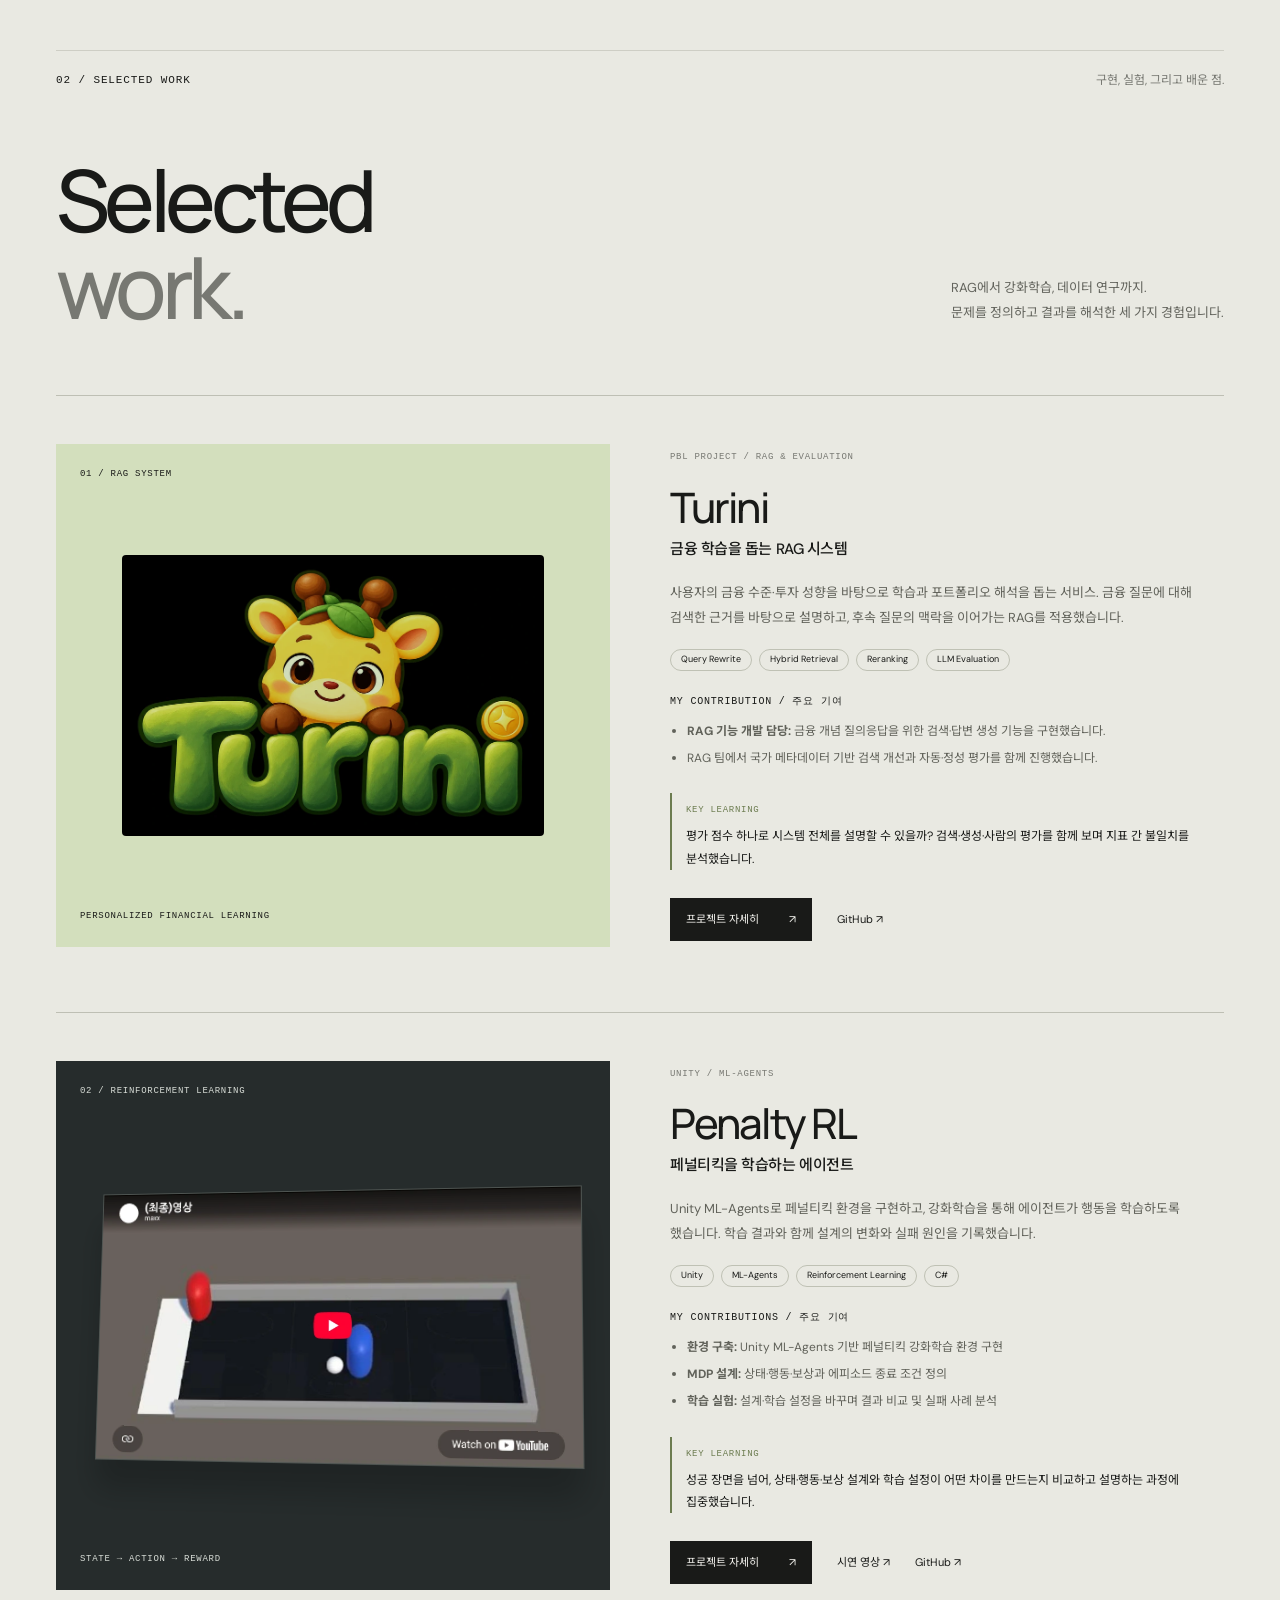
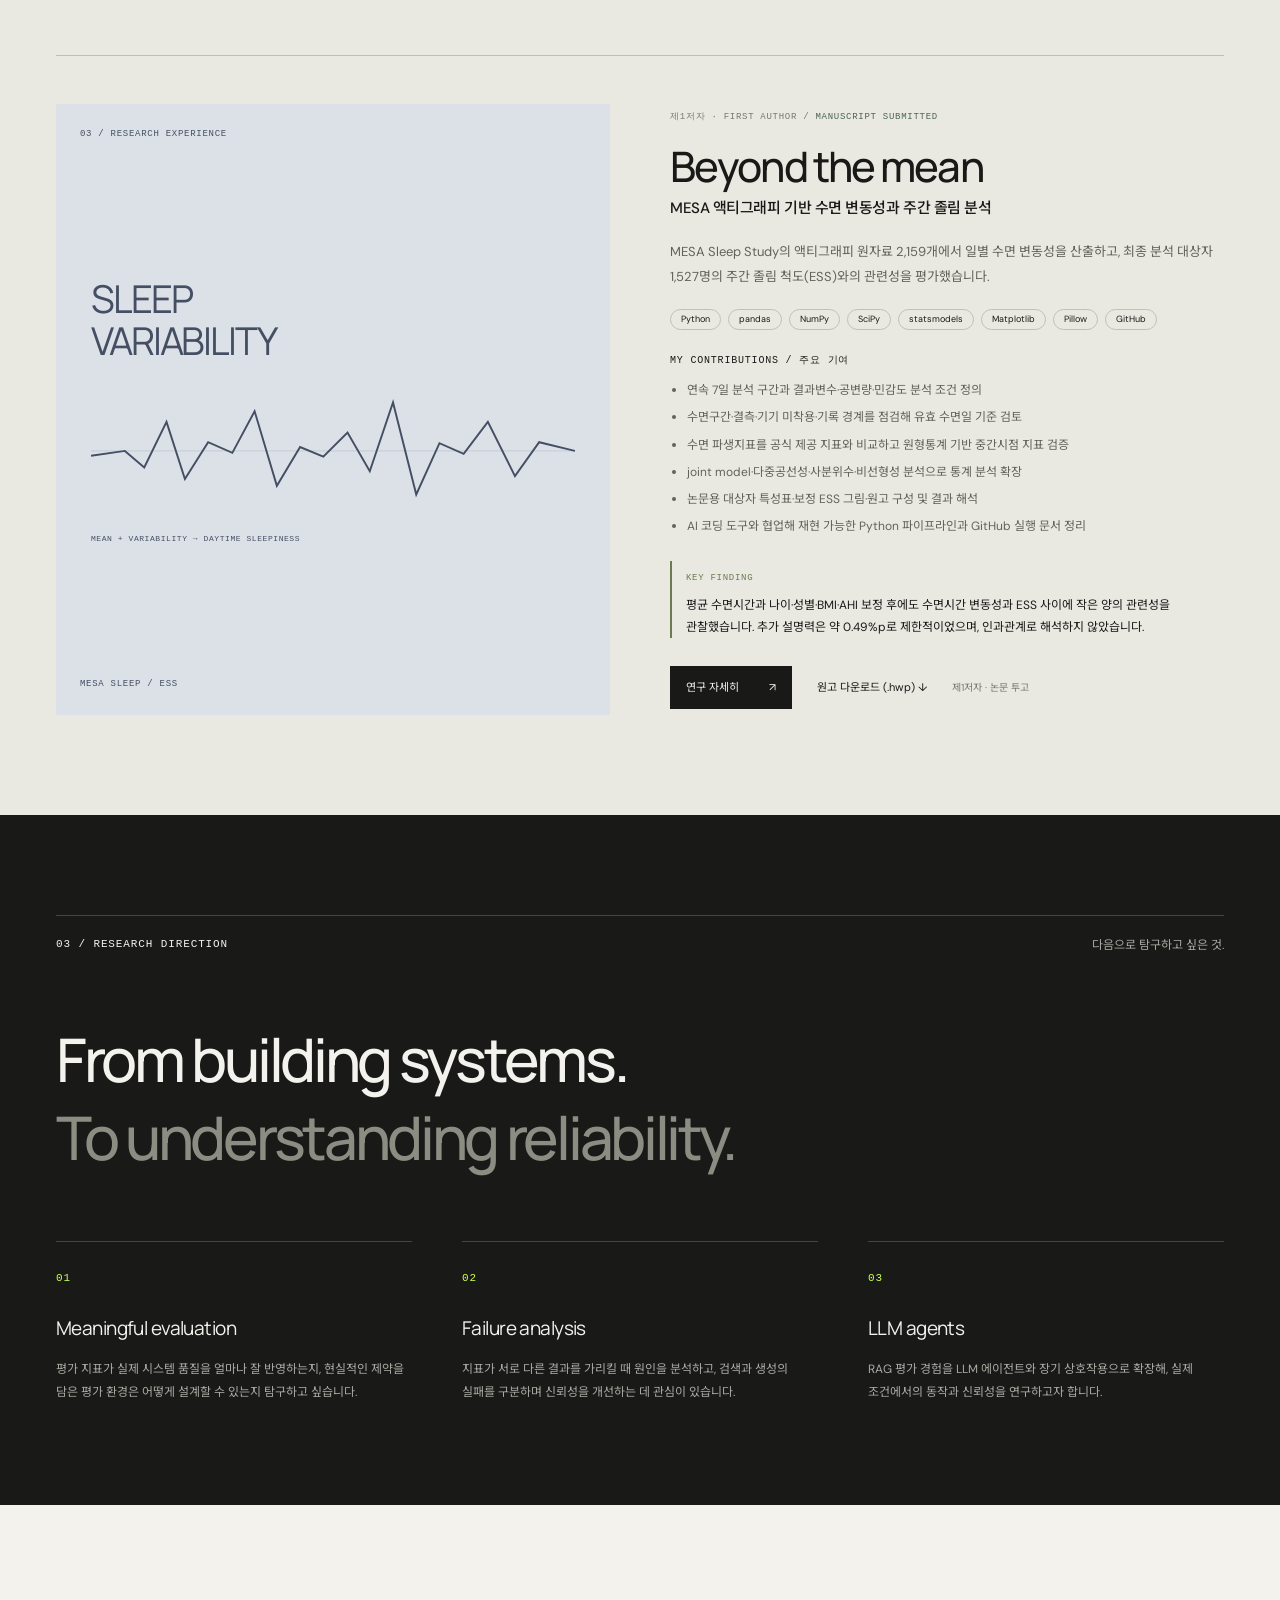
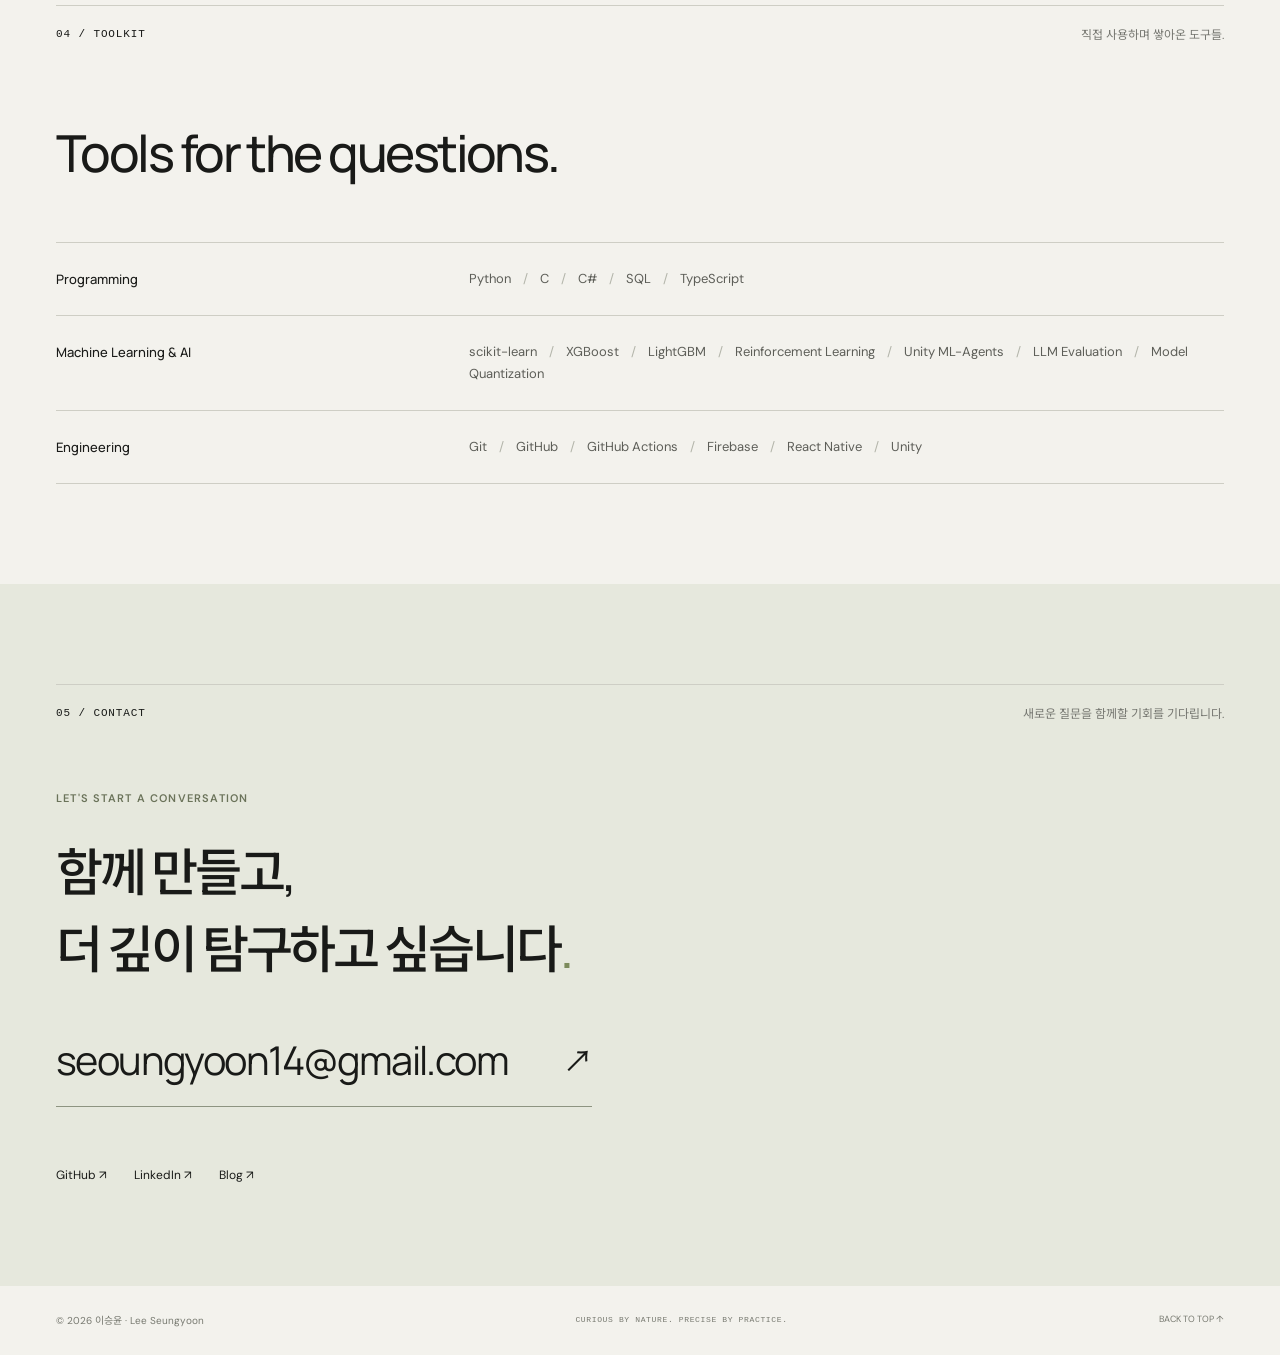
==== commit 4384816e: "Add Penalty RL demo and environment, MDP, experiment contributions" ====
--- a/index.html
+++ b/index.html
@@ -11,7 +11,7 @@
   <meta property="og:type" content="website">
   <link rel="icon" href="assets/favicon.svg" type="image/svg+xml">
   <link rel="stylesheet" href="styles.css?v=20261109-turini">
-  <script src="script.js?v=20261109-turini" defer></script>
+  <script src="script.js?v=20261109-penalty" defer></script>
 </head>
 <body>
   <a class="skip" href="#main">본문으로 바로가기</a>
@@ -38,7 +38,7 @@
       <div class="section-label"><span class="mono">02 / SELECTED WORK</span><span>구현, 실험, 그리고 배운 점.</span></div>
       <div class="section-heading"><h2 id="work-title">Selected<br><em>work.</em></h2><p>RAG에서 강화학습, 데이터 연구까지.<br>문제를 정의하고 결과를 해석한 세 가지 경험입니다.</p></div>
       <article class="project" id="turini"><div class="project-visual turini-visual"><span class="visual-label mono">01 / RAG SYSTEM</span><img src="assets/turini.webp" alt="금융 학습 서비스 Turini의 기린 캐릭터 로고" width="922" height="615" loading="lazy"><span class="visual-foot mono">PERSONALIZED FINANCIAL LEARNING</span></div><div class="project-copy"><div class="project-kicker mono">PBL PROJECT / RAG & EVALUATION</div><h3>Turini<span>금융 학습을 돕는 RAG 시스템</span></h3><p>사용자의 금융 수준·투자 성향을 바탕으로 학습과 포트폴리오 해석을 돕는 서비스. 금융 질문에 대해 검색한 근거를 바탕으로 설명하고, 후속 질문의 맥락을 이어가는 RAG를 적용했습니다.</p><ul class="tags"><li>Query Rewrite</li><li>Hybrid Retrieval</li><li>Reranking</li><li>LLM Evaluation</li></ul><h4 class="contribution-title mono">MY CONTRIBUTION / 주요 기여</h4><ul class="contribution-list"><li><strong>RAG 기능 개발 담당:</strong> 금융 개념 질의응답을 위한 검색·답변 생성 기능을 구현했습니다.</li><li>RAG 팀에서 국가 메타데이터 기반 검색 개선과 자동·정성 평가를 함께 진행했습니다.</li></ul><div class="project-insight"><span class="mono">KEY LEARNING</span><p>평가 점수 하나로 시스템 전체를 설명할 수 있을까? 검색·생성·사람의 평가를 함께 보며 지표 간 불일치를 분석했습니다.</p></div><div class="project-actions"><button class="detail-button" data-project="turini">프로젝트 자세히 <span aria-hidden="true">↗</span></button><a href="https://github.com/team-TURINI/Turini-e2e" target="_blank" rel="noopener noreferrer">GitHub ↗</a></div></div></article>
-      <article class="project" id="penalty"><div class="project-visual rl-visual"><span class="visual-label mono">02 / REINFORCEMENT LEARNING</span><img src="assets/penalty-rl.webp" alt="Unity로 구현한 페널티킥 강화학습 환경의 골대와 에이전트" width="854" height="480" loading="lazy"><span class="visual-foot mono">STATE → ACTION → REWARD</span></div><div class="project-copy"><div class="project-kicker mono">UNITY / ML-AGENTS</div><h3>Penalty RL<span>페널티킥을 학습하는 에이전트</span></h3><p>Unity ML-Agents로 페널티킥 환경을 구현하고, 강화학습을 통해 에이전트가 행동을 학습하도록 했습니다. 학습 결과와 함께 설계의 변화와 실패 원인을 기록했습니다.</p><ul class="tags"><li>Unity</li><li>ML-Agents</li><li>Reinforcement Learning</li><li>C#</li></ul><div class="project-insight"><span class="mono">KEY LEARNING</span><p>성공 장면을 넘어, 상태·행동·보상 설계와 학습 설정이 어떤 차이를 만드는지 비교하고 설명하는 과정에 집중했습니다.</p></div><div class="project-actions"><button class="detail-button" data-project="penalty">프로젝트 자세히 <span aria-hidden="true">↗</span></button><a href="https://github.com/maxx0214/Unity-adversarial-PPO-PenaltyRL" target="_blank" rel="noopener noreferrer">GitHub ↗</a></div></div></article>
+      <article class="project" id="penalty"><div class="project-visual rl-visual"><span class="visual-label mono">02 / REINFORCEMENT LEARNING</span><img src="assets/penalty-rl.webp" alt="Unity로 구현한 페널티킥 강화학습 환경의 골대와 에이전트" width="854" height="480" loading="lazy"><span class="visual-foot mono">STATE → ACTION → REWARD</span></div><div class="project-copy"><div class="project-kicker mono">UNITY / ML-AGENTS</div><h3>Penalty RL<span>페널티킥을 학습하는 에이전트</span></h3><p>Unity ML-Agents로 페널티킥 환경을 구현하고, 강화학습을 통해 에이전트가 행동을 학습하도록 했습니다. 학습 결과와 함께 설계의 변화와 실패 원인을 기록했습니다.</p><ul class="tags"><li>Unity</li><li>ML-Agents</li><li>Reinforcement Learning</li><li>C#</li></ul><h4 class="contribution-title mono">MY CONTRIBUTIONS / 주요 기여</h4><ul class="contribution-list"><li><strong>환경 구축:</strong> Unity ML-Agents 기반 페널티킥 강화학습 환경 구현</li><li><strong>MDP 설계:</strong> 상태·행동·보상과 에피소드 종료 조건 정의</li><li><strong>학습 실험:</strong> 설계·학습 설정을 바꾸며 결과 비교 및 실패 사례 분석</li></ul><div class="project-insight"><span class="mono">KEY LEARNING</span><p>성공 장면을 넘어, 상태·행동·보상 설계와 학습 설정이 어떤 차이를 만드는지 비교하고 설명하는 과정에 집중했습니다.</p></div><div class="project-actions"><button class="detail-button" data-project="penalty">프로젝트 자세히 <span aria-hidden="true">↗</span></button><a href="https://youtu.be/yH18RyVO6G8" target="_blank" rel="noopener noreferrer">시연 영상 ↗</a><a href="https://github.com/maxx0214/Unity-adversarial-PPO-PenaltyRL" target="_blank" rel="noopener noreferrer">GitHub ↗</a></div></div></article>
       <article class="project" id="sleep"><div class="project-visual research-visual"><span class="visual-label mono">03 / RESEARCH EXPERIENCE</span><div class="research-art" aria-hidden="true"><span>SLEEP<br>VARIABILITY</span><svg viewBox="0 0 500 130" fill="none"><path d="M0 65H500" stroke="currentColor" opacity=".15"/><path d="M0 70L35 65L55 82L78 35L97 94L121 56L146 67L169 24L192 101L216 61L240 71L265 46L288 86L312 15L336 110L360 57L385 68L410 35L438 91L463 56L500 65" stroke="currentColor" stroke-width="2"/></svg><small>MEAN + VARIABILITY → DAYTIME SLEEPINESS</small></div><span class="visual-foot mono">MESA SLEEP / ESS</span></div><div class="project-copy"><div class="project-kicker mono">제1저자 · FIRST AUTHOR / <span class="submitted">MANUSCRIPT SUBMITTED</span></div><h3>Beyond the mean<span>MESA 액티그래피 기반 수면 변동성과 주간 졸림 분석</span></h3><p>MESA Sleep Study의 액티그래피 원자료 2,159개에서 일별 수면 변동성을 산출하고, 최종 분석 대상자 1,527명의 주간 졸림 척도(ESS)와의 관련성을 평가했습니다.</p><ul class="tags"><li>Python</li><li>pandas</li><li>NumPy</li><li>SciPy</li><li>statsmodels</li><li>Matplotlib</li><li>Pillow</li><li>GitHub</li></ul><h4 class="contribution-title mono">MY CONTRIBUTIONS / 주요 기여</h4><ul class="contribution-list"><li>연속 7일 분석 구간과 결과변수·공변량·민감도 분석 조건 정의</li><li>수면구간·결측·기기 미착용·기록 경계를 점검해 유효 수면일 기준 검토</li><li>수면 파생지표를 공식 제공 지표와 비교하고 원형통계 기반 중간시점 지표 검증</li><li>joint model·다중공선성·사분위수·비선형성 분석으로 통계 분석 확장</li><li>논문용 대상자 특성표·보정 ESS 그림·원고 구성 및 결과 해석</li><li>AI 코딩 도구와 협업해 재현 가능한 Python 파이프라인과 GitHub 실행 문서 정리</li></ul><div class="project-insight"><span class="mono">KEY FINDING</span><p>평균 수면시간과 나이·성별·BMI·AHI 보정 후에도 수면시간 변동성과 ESS 사이에 작은 양의 관련성을 관찰했습니다. 추가 설명력은 약 0.49%p로 제한적이었으며, 인과관계로 해석하지 않았습니다.</p></div><div class="project-actions"><button class="detail-button" data-project="sleep">연구 자세히 <span aria-hidden="true">↗</span></button><a href="assets/Lee-Seungyoon-MESA-Manuscript.hwp" download="차세대융합기술학회_수면변동성_v1.hwp">원고 다운로드 (.hwp) ↓</a><span class="paper-status">제1저자 · 논문 투고</span></div></div></article>
     </div></section>
 
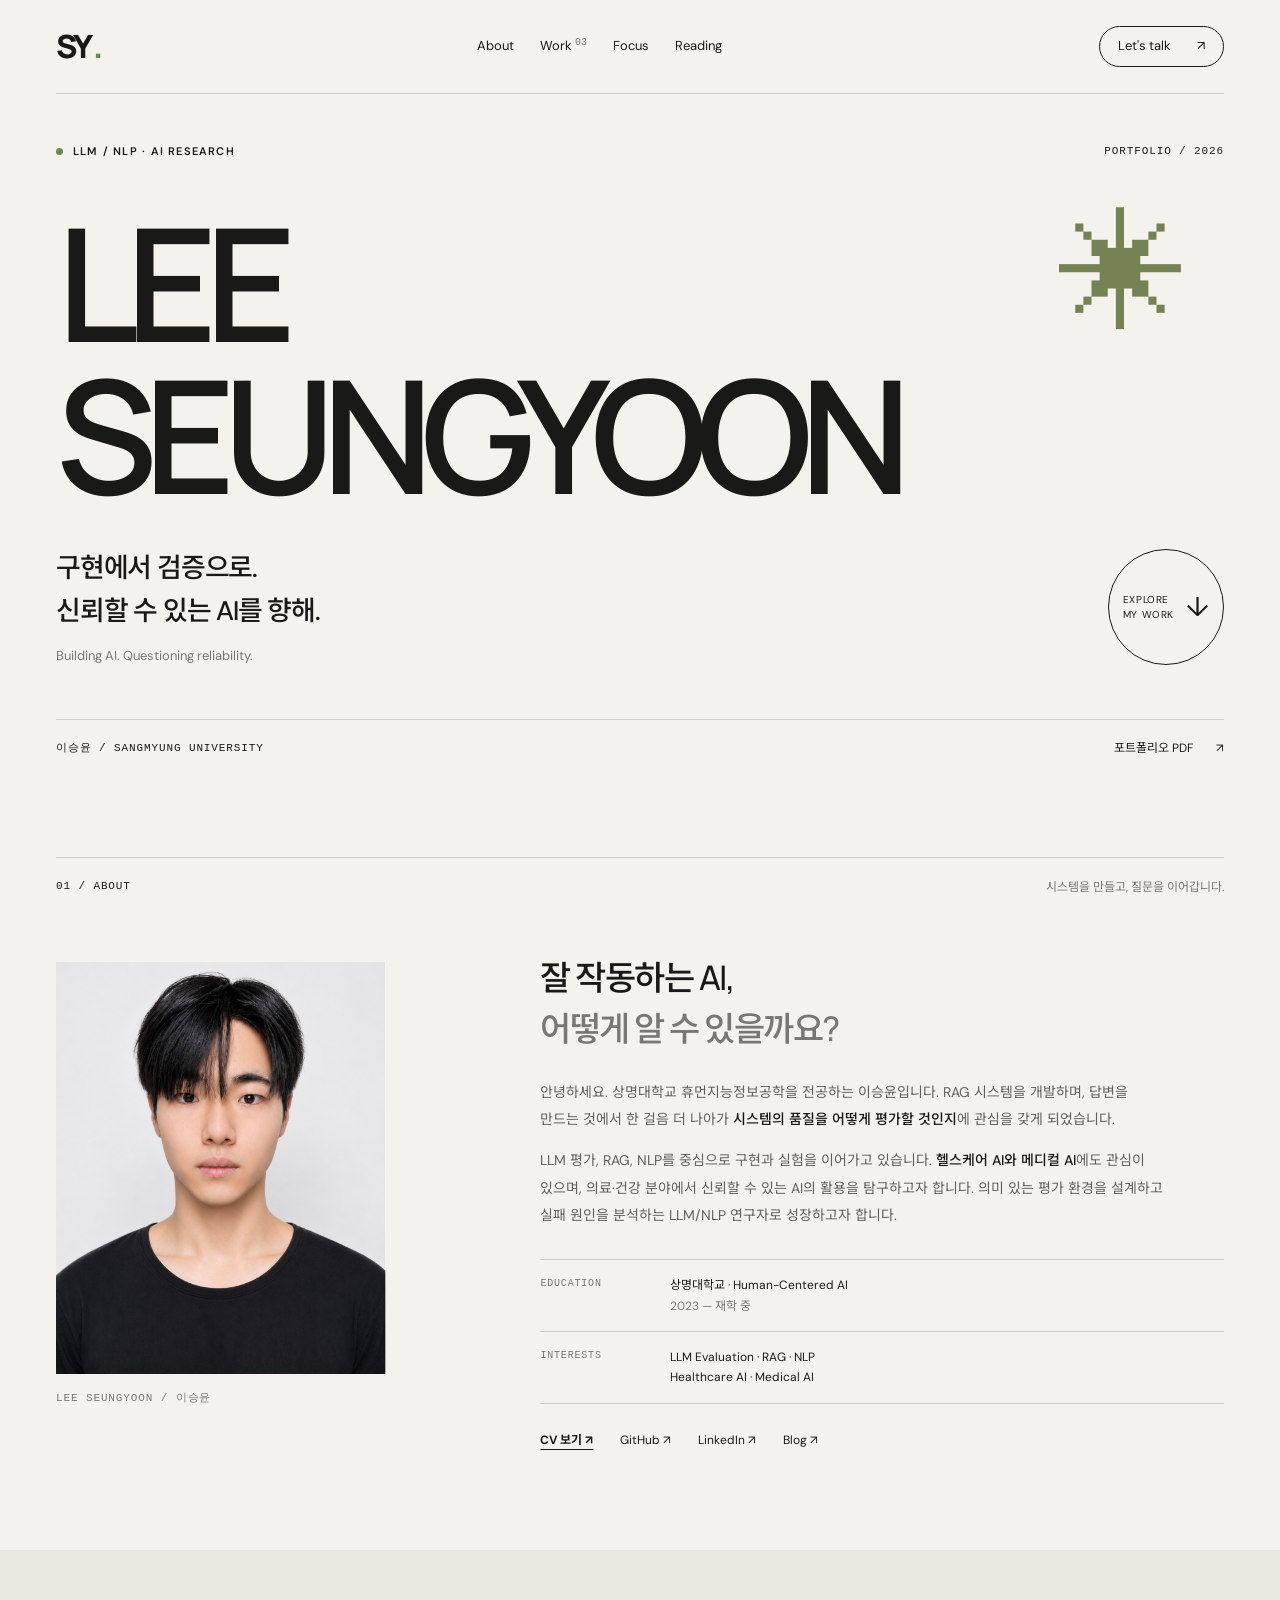
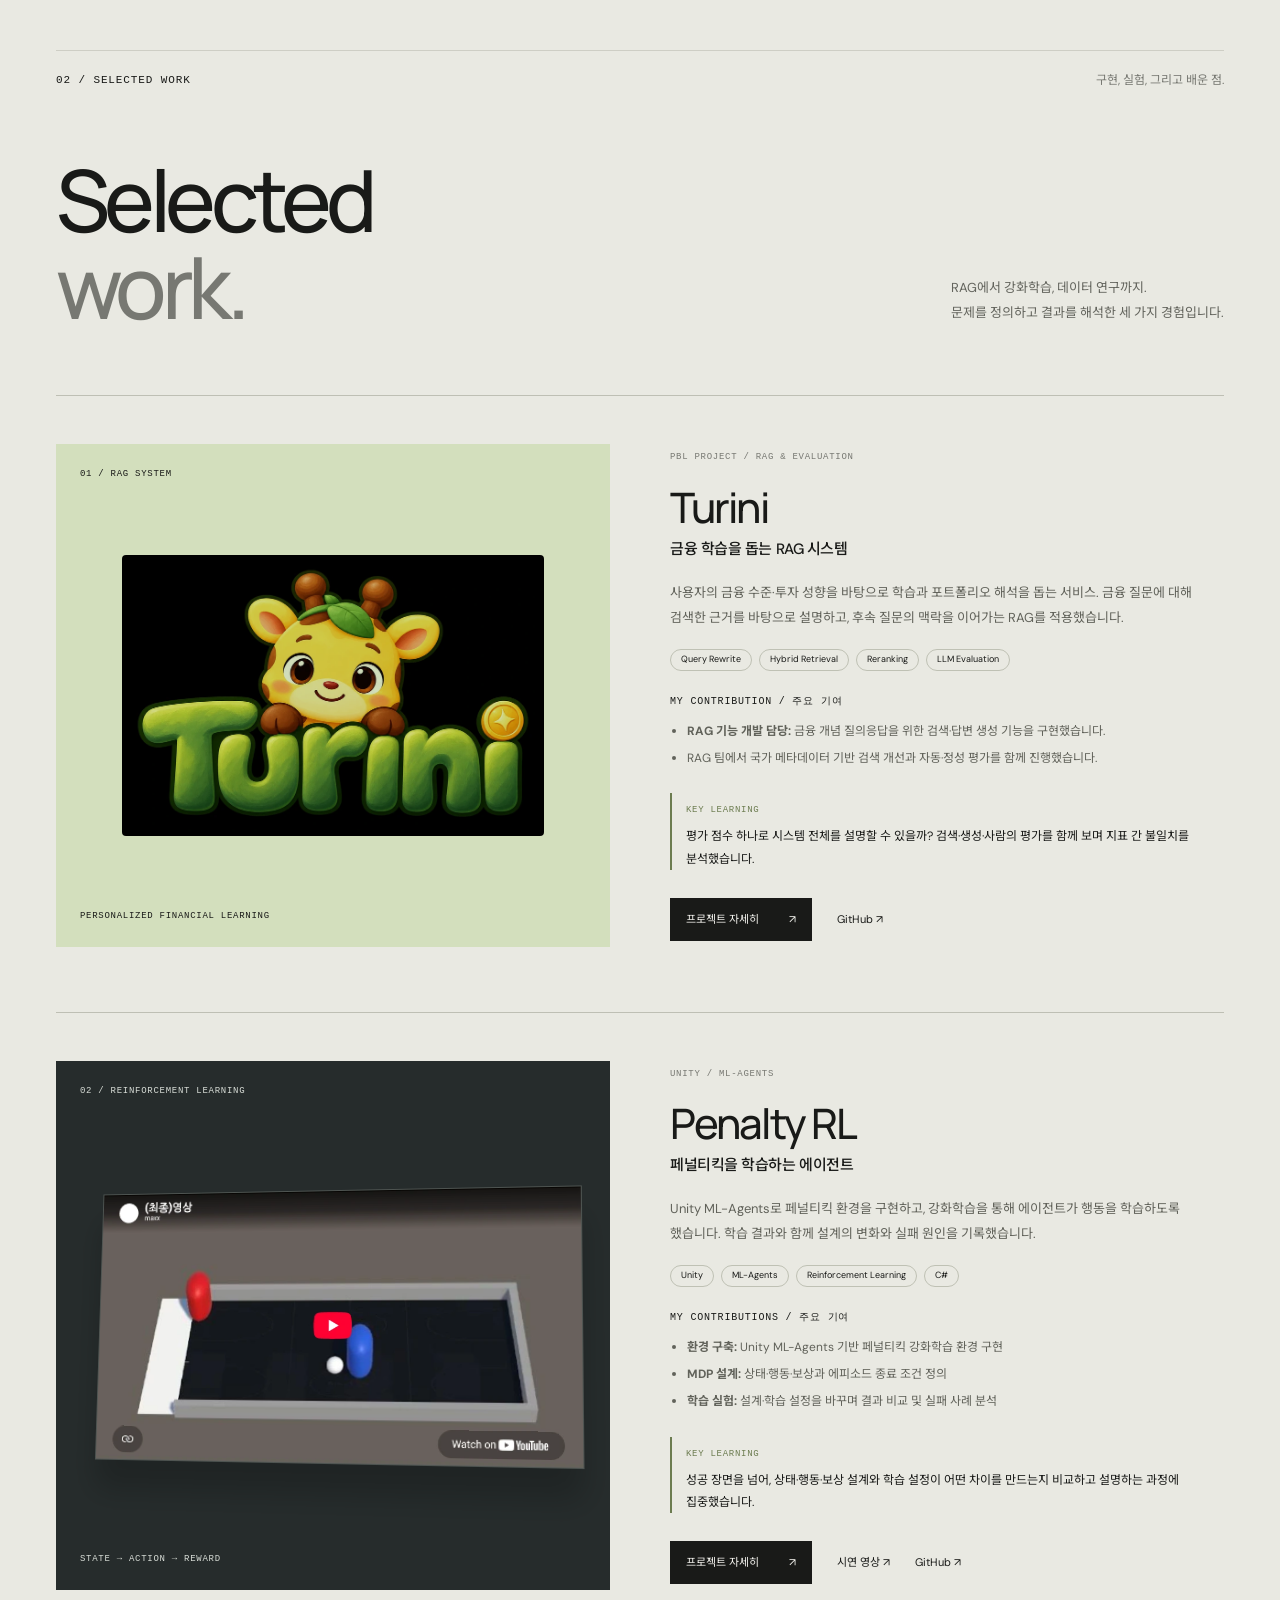
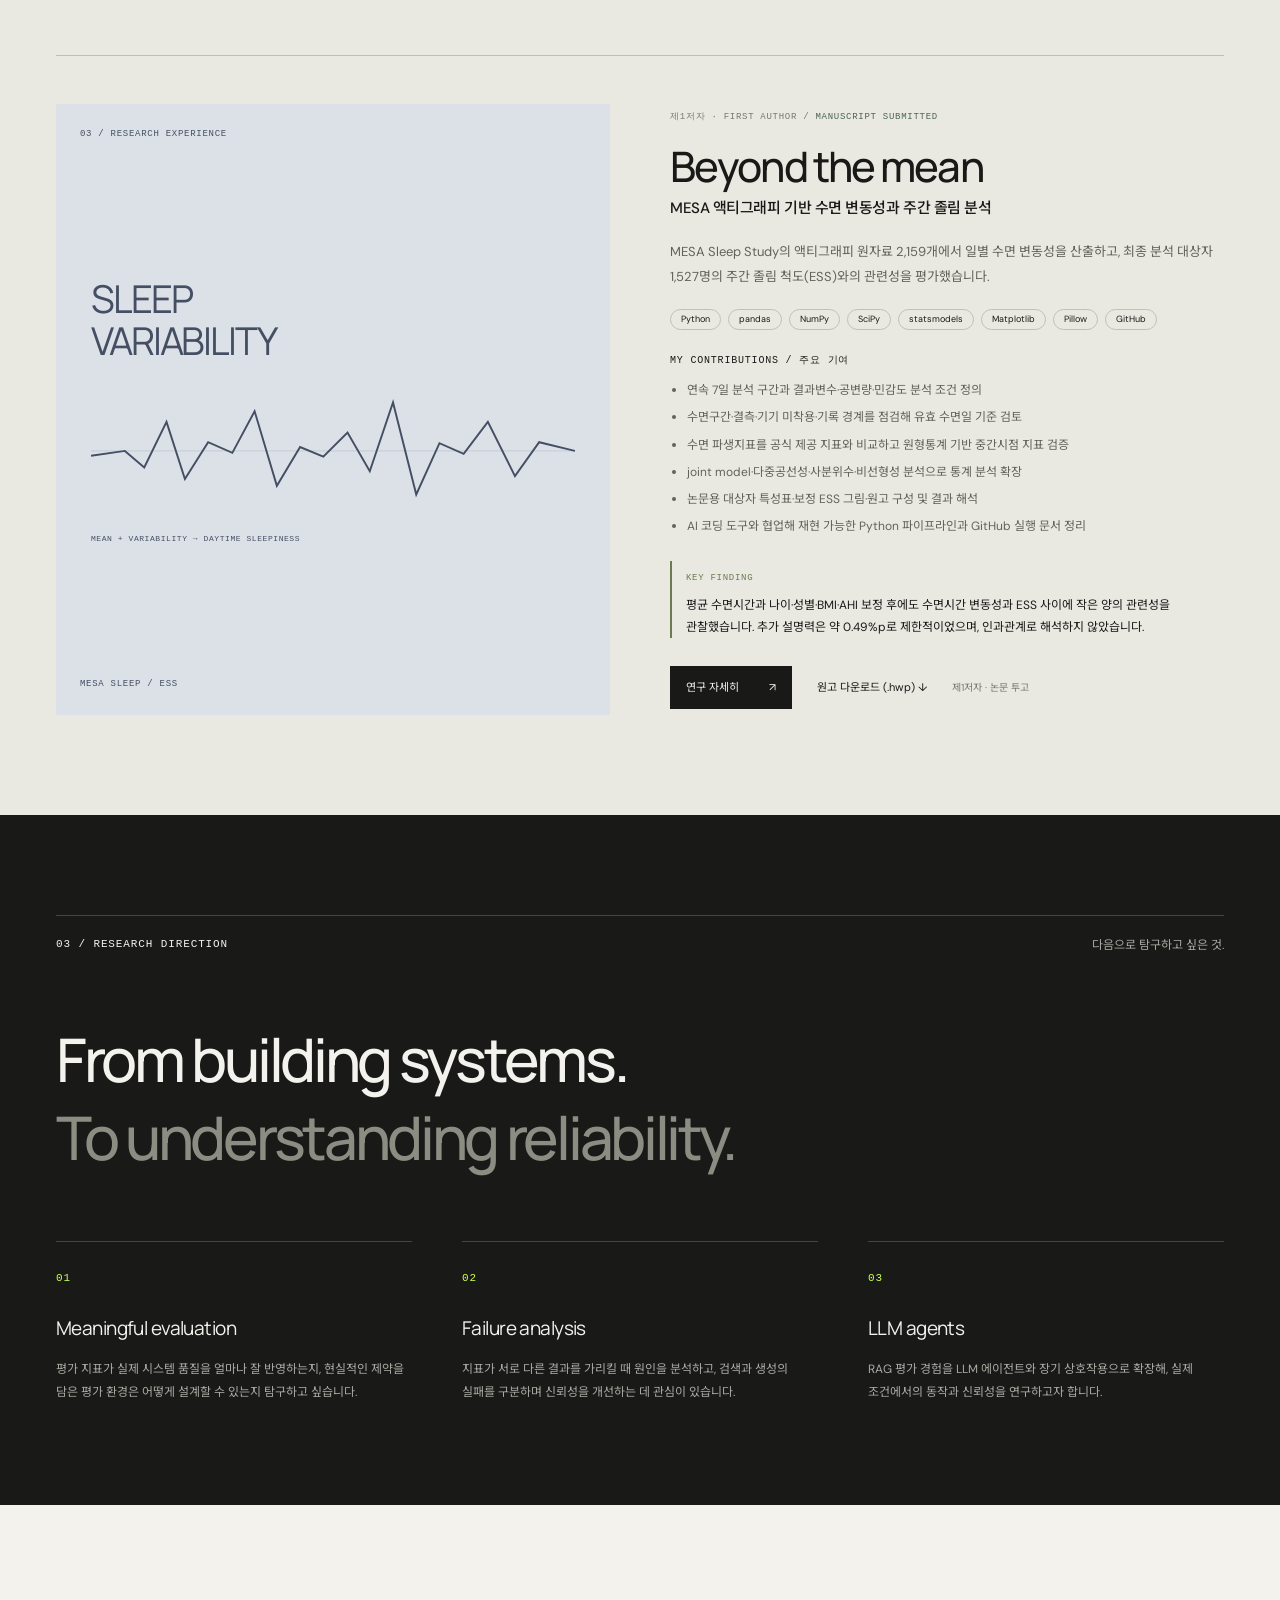
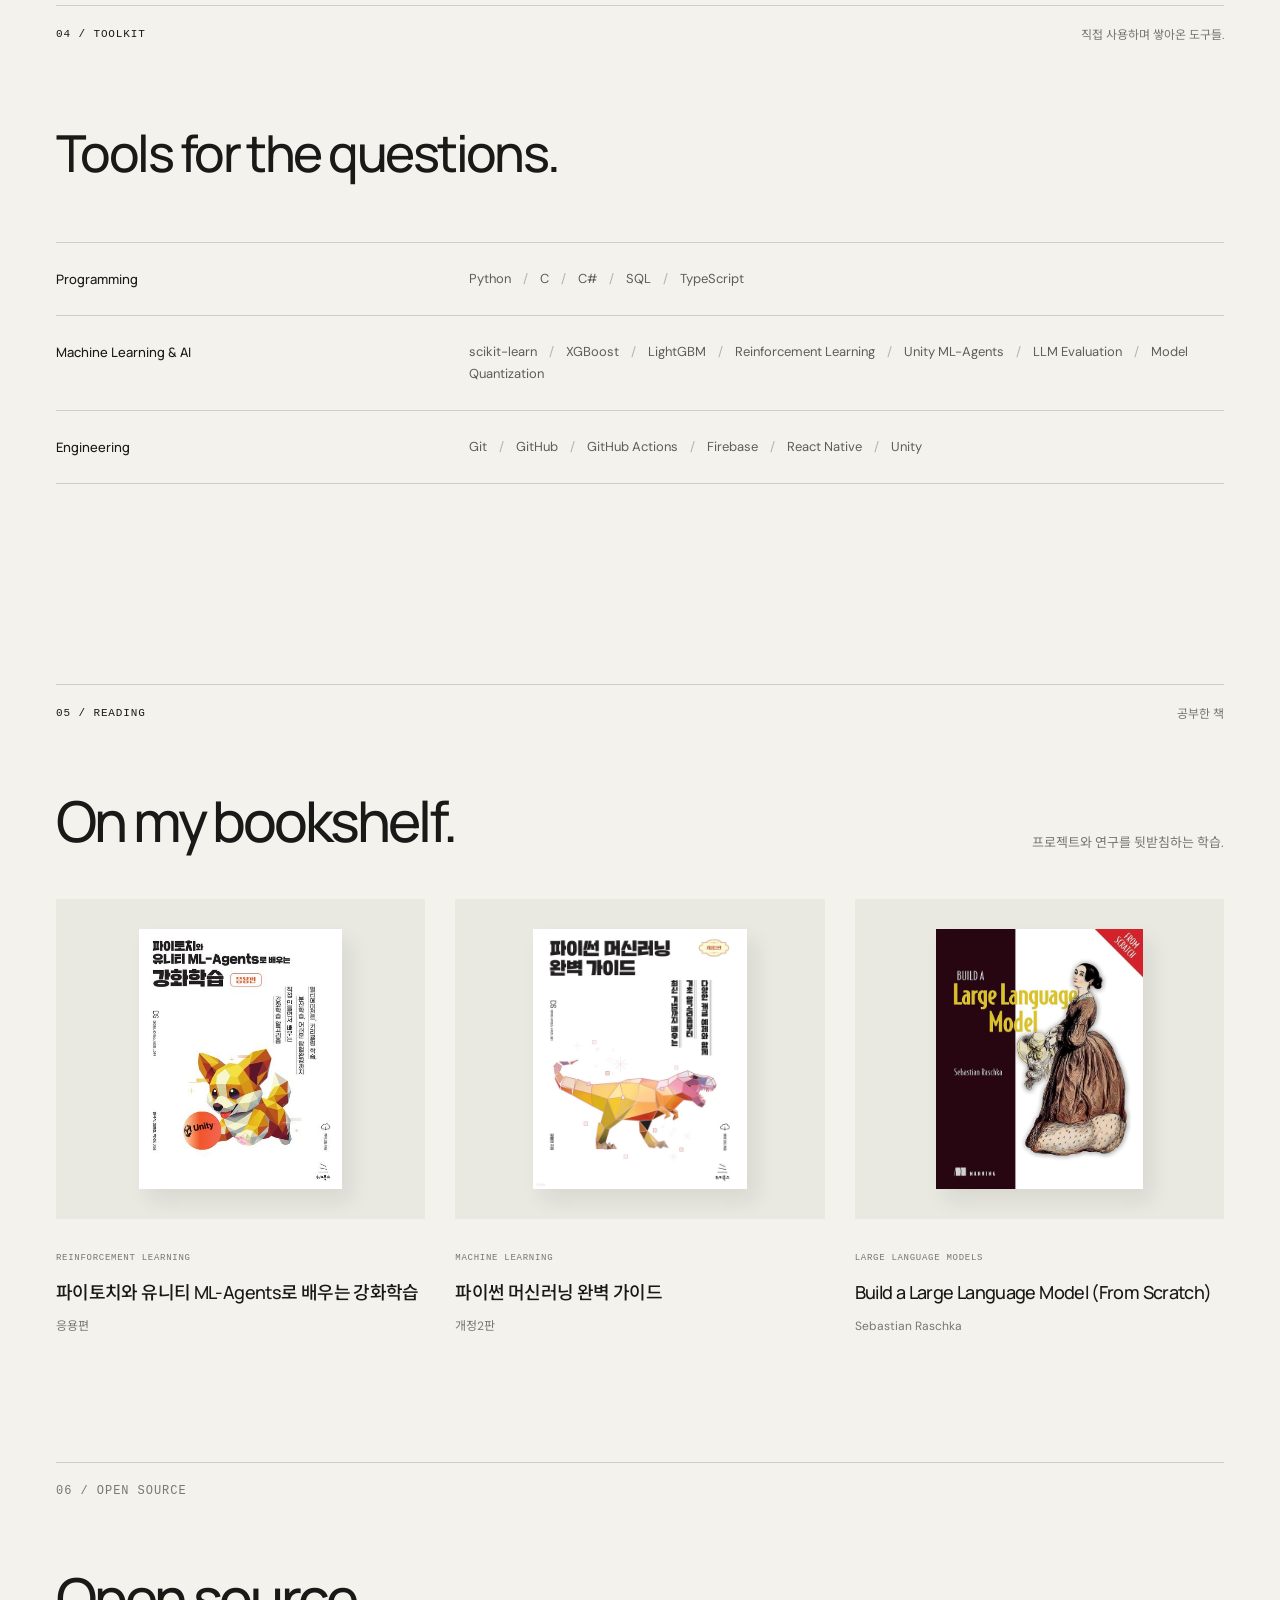
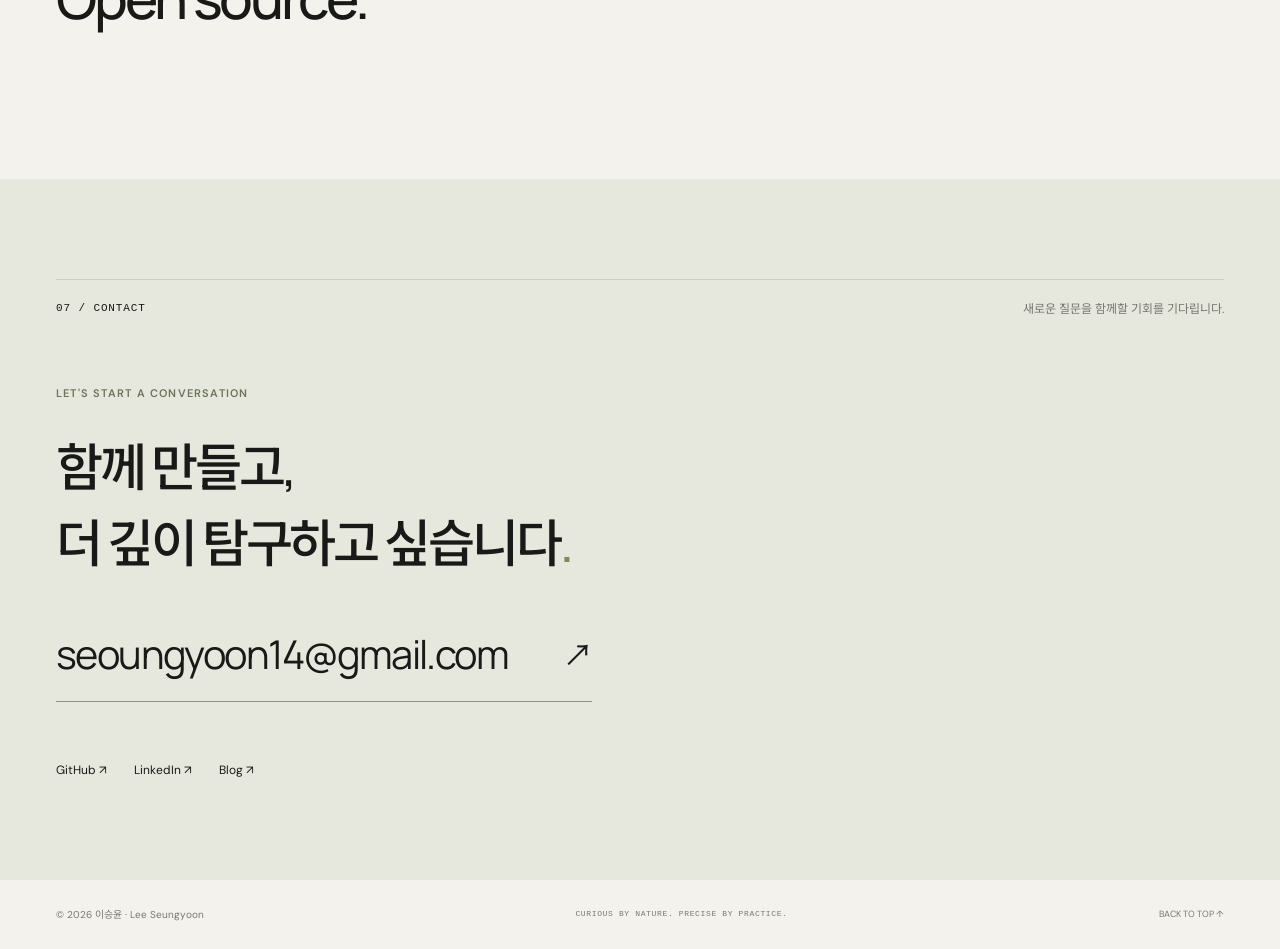
==== commit 30d57fbc: "Add reading bookshelf and reserve empty open source section" ====
--- a/index.html
+++ b/index.html
@@ -10,14 +10,14 @@
   <meta property="og:description" content="RAG 개발에서 LLM 평가로. 신뢰할 수 있는 AI를 탐구하는 이승윤의 포트폴리오.">
   <meta property="og:type" content="website">
   <link rel="icon" href="assets/favicon.svg" type="image/svg+xml">
-  <link rel="stylesheet" href="styles.css?v=20261109-turini">
+  <link rel="stylesheet" href="styles.css?v=20261110-reading">
   <script src="script.js?v=20261109-penalty" defer></script>
 </head>
 <body>
   <a class="skip" href="#main">본문으로 바로가기</a>
   <header class="header">
     <a class="wordmark" href="#" aria-label="이승윤 포트폴리오 처음으로">SY<span class="mark-dot">.</span></a>
-    <nav aria-label="주요 메뉴"><a href="#about">About</a><a href="#work">Work <span>03</span></a><a href="#focus">Focus</a></nav>
+    <nav aria-label="주요 메뉴"><a href="#about">About</a><a href="#work">Work <span>03</span></a><a href="#focus">Focus</a><a href="#reading">Reading</a></nav>
     <a class="header-contact" href="mailto:seoungyoon14@gmail.com">Let's talk <span aria-hidden="true">↗</span></a>
   </header>
   <main id="main">
@@ -46,7 +46,23 @@
 
     <section class="skills section wrap" aria-labelledby="skills-title"><div class="section-label"><span class="mono">04 / TOOLKIT</span><span>직접 사용하며 쌓아온 도구들.</span></div><h2 class="skills-title" id="skills-title">Tools for the questions.</h2><div class="skill-row"><h3>Programming</h3><p>Python <span>/</span> C <span>/</span> C# <span>/</span> SQL <span>/</span> TypeScript</p></div><div class="skill-row"><h3>Machine Learning & AI</h3><p>scikit-learn <span>/</span> XGBoost <span>/</span> LightGBM <span>/</span> Reinforcement Learning <span>/</span> Unity ML-Agents <span>/</span> LLM Evaluation <span>/</span> Model Quantization</p></div><div class="skill-row"><h3>Engineering</h3><p>Git <span>/</span> GitHub <span>/</span> GitHub Actions <span>/</span> Firebase <span>/</span> React Native <span>/</span> Unity</p></div></section>
 
-    <section class="contact section" id="contact" aria-labelledby="contact-title"><div class="wrap"><div class="section-label"><span class="mono">05 / CONTACT</span><span>새로운 질문을 함께할 기회를 기다립니다.</span></div><p class="eyebrow contact-pre">LET'S START A CONVERSATION</p><h2 id="contact-title">함께 만들고,<br>더 깊이 탐구하고 싶습니다<span>.</span></h2><a class="email-link" href="mailto:seoungyoon14@gmail.com">seoungyoon14@gmail.com <span aria-hidden="true">↗</span></a><div class="contact-bottom"><div class="text-links"><a href="https://github.com/maxx0214" target="_blank" rel="noopener noreferrer">GitHub ↗</a><a href="https://www.linkedin.com/in/%EC%8A%B9%EC%9C%A4-%EC%9D%B4-254b63433/" target="_blank" rel="noopener noreferrer">LinkedIn ↗</a><a href="https://sylee0214.tistory.com/" target="_blank" rel="noopener noreferrer">Blog ↗</a></div></div></div></section>
+    <section class="reading section wrap" id="reading" aria-labelledby="reading-title">
+      <div class="section-label"><span class="mono">05 / READING</span><span>공부한 책</span></div>
+      <div class="reading-heading"><h2 id="reading-title">On my bookshelf.</h2><p>프로젝트와 연구를 뒷받침하는 학습.</p></div>
+      <div class="book-grid">
+        <article class="book-card"><div class="book-cover"><img src="assets/book-reinforcement-learning.png" alt="파이토치와 유니티 ML-Agents로 배우는 강화학습 응용편 표지" width="400" height="511" loading="lazy"></div><div class="book-copy"><span class="mono">REINFORCEMENT LEARNING</span><h3>파이토치와 유니티 ML-Agents로 배우는 강화학습</h3><p>응용편</p></div></article>
+        <article class="book-card"><div class="book-cover"><img src="assets/book-python-machine-learning.png" alt="파이썬 머신러닝 완벽 가이드 개정2판 표지" width="492" height="600" loading="lazy"></div><div class="book-copy"><span class="mono">MACHINE LEARNING</span><h3>파이썬 머신러닝 완벽 가이드</h3><p>개정2판</p></div></article>
+        <article class="book-card"><div class="book-cover"><img src="assets/book-build-llm.png" alt="Build a Large Language Model From Scratch 표지" width="559" height="700" loading="lazy"></div><div class="book-copy"><span class="mono">LARGE LANGUAGE MODELS</span><h3>Build a Large Language Model (From Scratch)</h3><p>Sebastian Raschka</p></div></article>
+      </div>
+    </section>
+
+    <section class="open-source section wrap" id="open-source" aria-labelledby="open-source-title">
+      <div class="section-label"><span class="mono">06 / OPEN SOURCE</span></div>
+      <h2 id="open-source-title">Open source.</h2>
+      <div class="open-source-space" aria-hidden="true"></div>
+    </section>
+
+    <section class="contact section" id="contact" aria-labelledby="contact-title"><div class="wrap"><div class="section-label"><span class="mono">07 / CONTACT</span><span>새로운 질문을 함께할 기회를 기다립니다.</span></div><p class="eyebrow contact-pre">LET'S START A CONVERSATION</p><h2 id="contact-title">함께 만들고,<br>더 깊이 탐구하고 싶습니다<span>.</span></h2><a class="email-link" href="mailto:seoungyoon14@gmail.com">seoungyoon14@gmail.com <span aria-hidden="true">↗</span></a><div class="contact-bottom"><div class="text-links"><a href="https://github.com/maxx0214" target="_blank" rel="noopener noreferrer">GitHub ↗</a><a href="https://www.linkedin.com/in/%EC%8A%B9%EC%9C%A4-%EC%9D%B4-254b63433/" target="_blank" rel="noopener noreferrer">LinkedIn ↗</a><a href="https://sylee0214.tistory.com/" target="_blank" rel="noopener noreferrer">Blog ↗</a></div></div></div></section>
   </main>
   <footer class="footer wrap"><span>© 2026 이승윤 · Lee Seungyoon</span><span class="mono">CURIOUS BY NATURE. PRECISE BY PRACTICE.</span><a href="#">BACK TO TOP ↑</a></footer>
   <dialog id="project-dialog" aria-labelledby="dialog-title"><div class="dialog-bar"><span class="mono">PROJECT NOTES</span><button id="close-dialog" aria-label="프로젝트 상세 닫기">닫기 <span aria-hidden="true">×</span></button></div><div id="dialog-content"></div></dialog>
--- a/styles.css
+++ b/styles.css
@@ -11,3 +11,8 @@
 .project-actions{flex-wrap:wrap;row-gap:12px}.contribution-title{font-size:10px;font-weight:500;margin:0 0 10px;letter-spacing:.08em}.contribution-list{margin:0 0 24px;padding-left:17px;font-size:12px;line-height:1.85;color:#61625a;word-break:keep-all}.contribution-list li+li{margin-top:5px}#dialog-content .detail-contributions li+li{margin-top:14px}#dialog-content .detail-contributions strong{color:var(--ink);font-weight:600}
 
 .video-frame{width:100%;aspect-ratio:16/9;background:#171815;margin:20px 0 10px;overflow:hidden}.video-frame iframe{display:block;width:100%;height:100%;border:0}#dialog-content .video-link{margin-top:8px}.detail-resources{display:flex;flex-wrap:wrap;column-gap:25px;row-gap:8px}#dialog-content strong{font-weight:600;color:var(--ink)}
+
+/* Books and the reserved open-source section */
+.reading-heading{display:flex;justify-content:space-between;align-items:flex-end;gap:30px;margin-bottom:45px}.reading-heading h2,.open-source h2{font-size:clamp(32px,4.4vw,62px);font-weight:500;line-height:1.15;letter-spacing:-.055em}.reading-heading p{font-size:13px;color:var(--muted);word-break:keep-all}.book-grid{display:grid;grid-template-columns:repeat(3,minmax(0,1fr));gap:30px}.book-card{min-width:0}.book-cover{height:320px;background:#e9e9e2;display:flex;align-items:center;justify-content:center;padding:30px}.book-cover img{height:100%;width:auto;max-width:100%;object-fit:contain;box-shadow:9px 12px 20px #191a1814}.book-copy{padding-top:22px}.book-copy>.mono{font-size:9px;color:var(--muted)}.book-copy h3{font-size:18px;line-height:1.6;font-weight:500;letter-spacing:-.035em;margin-top:10px;word-break:keep-all}.book-copy p{font-size:12px;color:var(--muted);margin-top:9px}.open-source{padding-top:25px}.open-source-space{height:48px}.header nav{gap:26px}
+@media(max-width:760px){.reading-heading{display:block;margin-bottom:30px}.reading-heading p{margin-top:16px;font-size:12px}.book-grid{grid-template-columns:1fr;gap:36px}.book-cover{height:330px;padding:30px}.book-copy{padding-top:16px}.book-copy h3{font-size:18px}.open-source{padding-top:10px}.open-source-space{height:25px}.header{height:auto;min-height:104px;flex-wrap:wrap;padding-top:15px;row-gap:12px}.header nav{order:3;flex-basis:100%;justify-content:space-between;gap:15px;padding-bottom:14px}.header-contact{margin-left:auto}.reading-heading h2,.open-source h2{font-size:36px}}
+@media print{.book-grid{grid-template-columns:repeat(3,minmax(0,1fr))}.book-card{break-inside:avoid}.book-cover{height:180px}.open-source{display:none}}
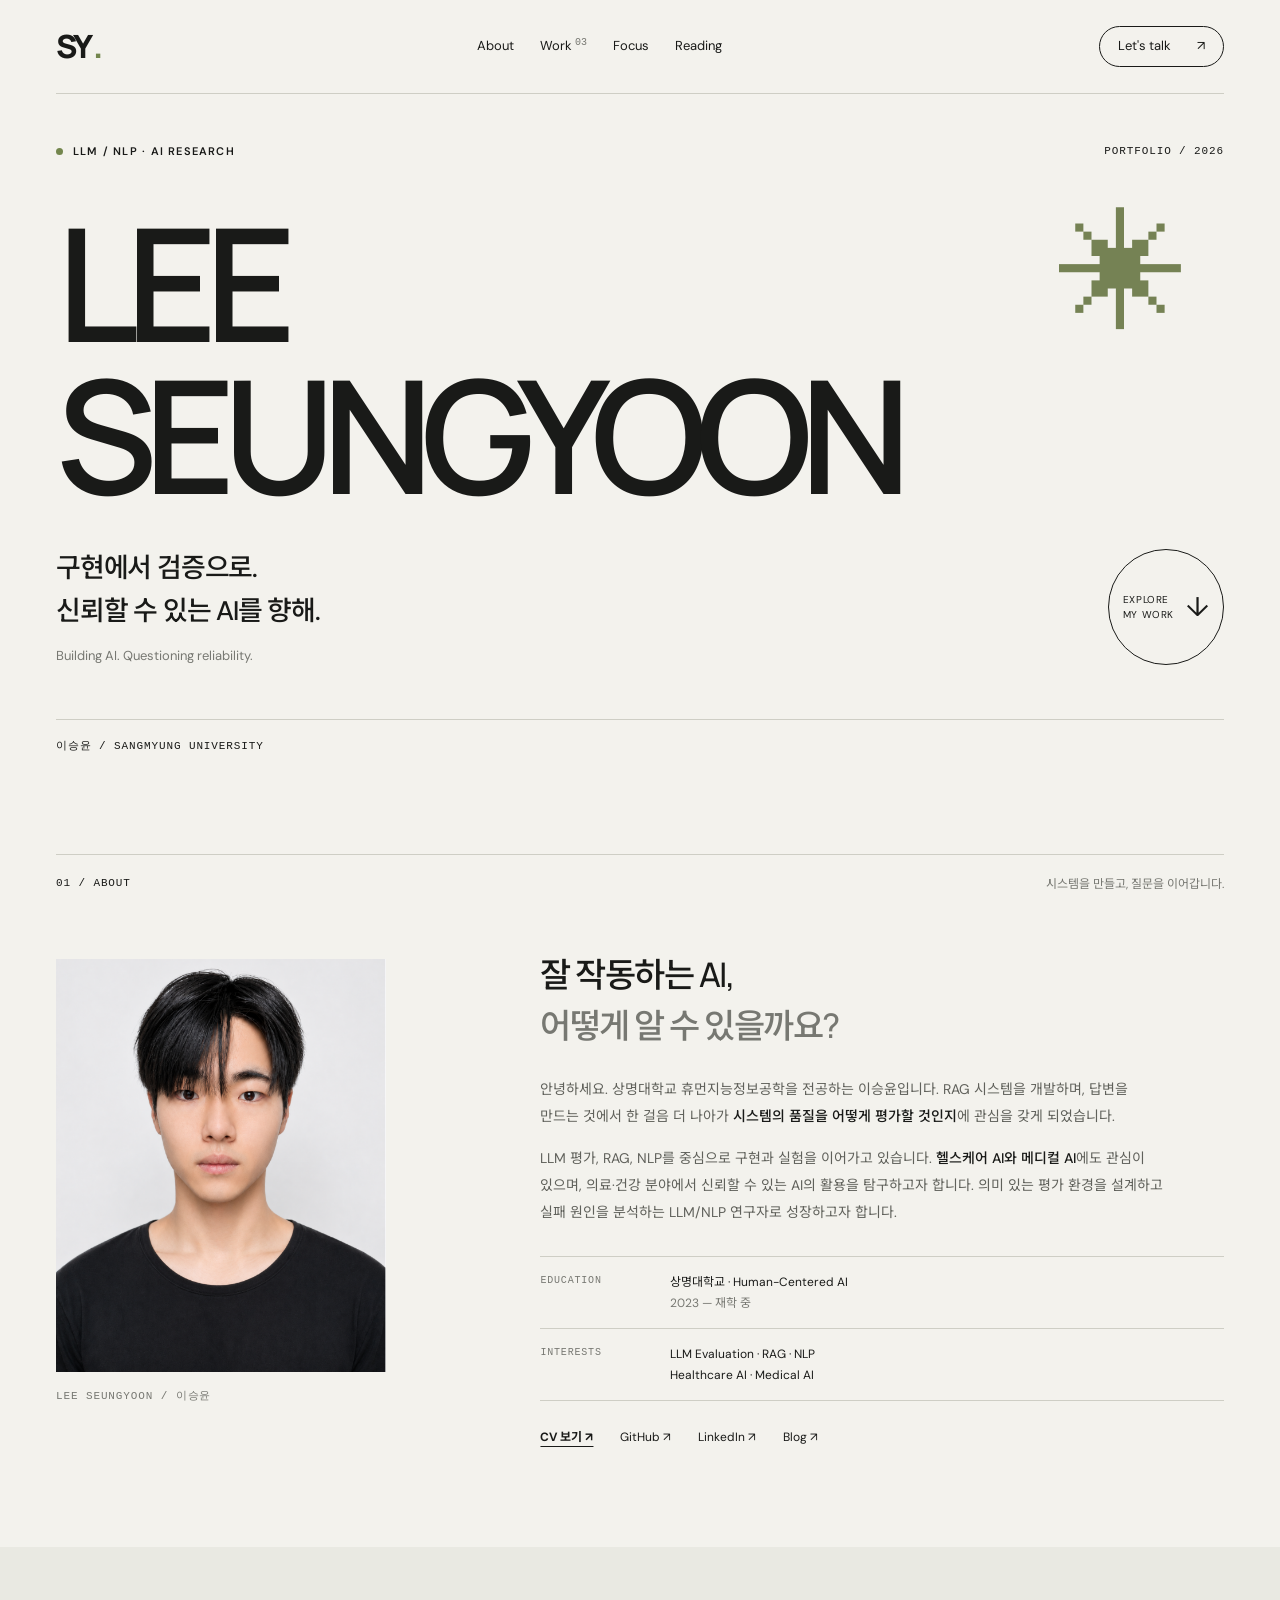
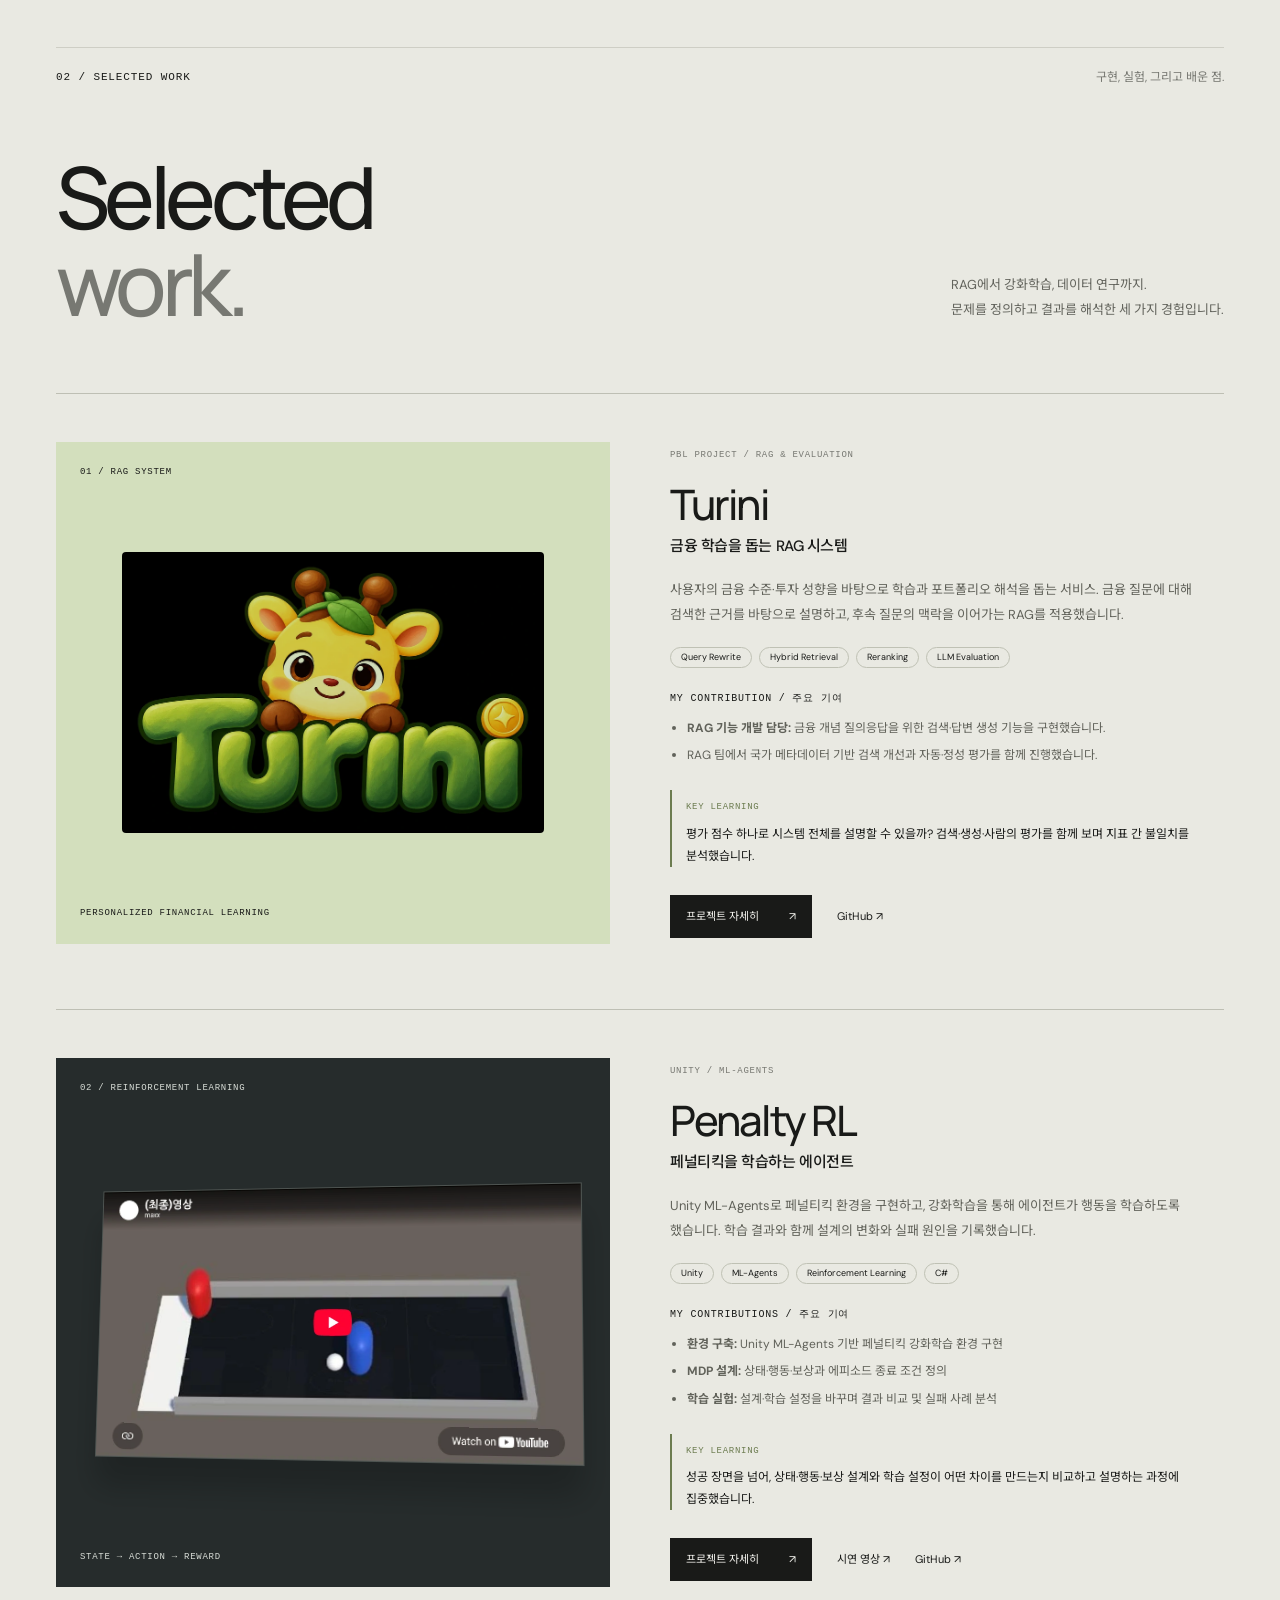
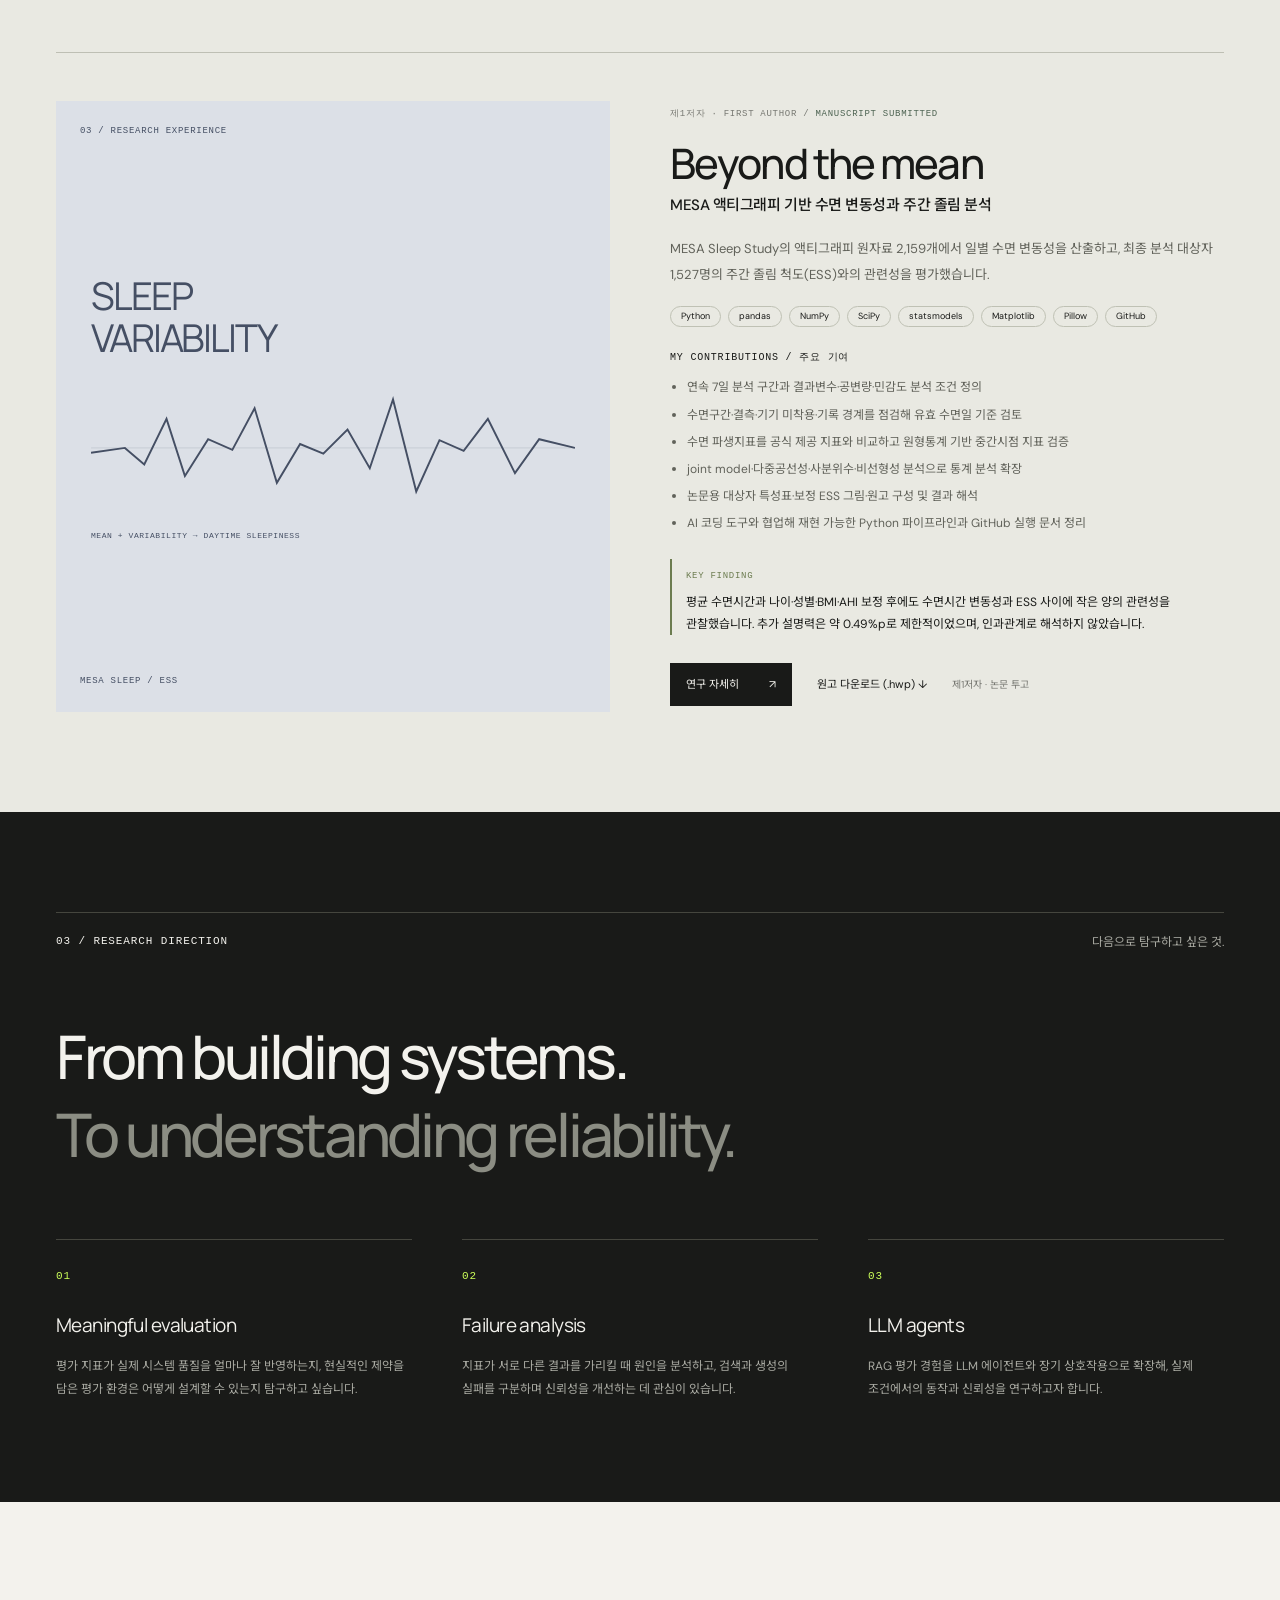
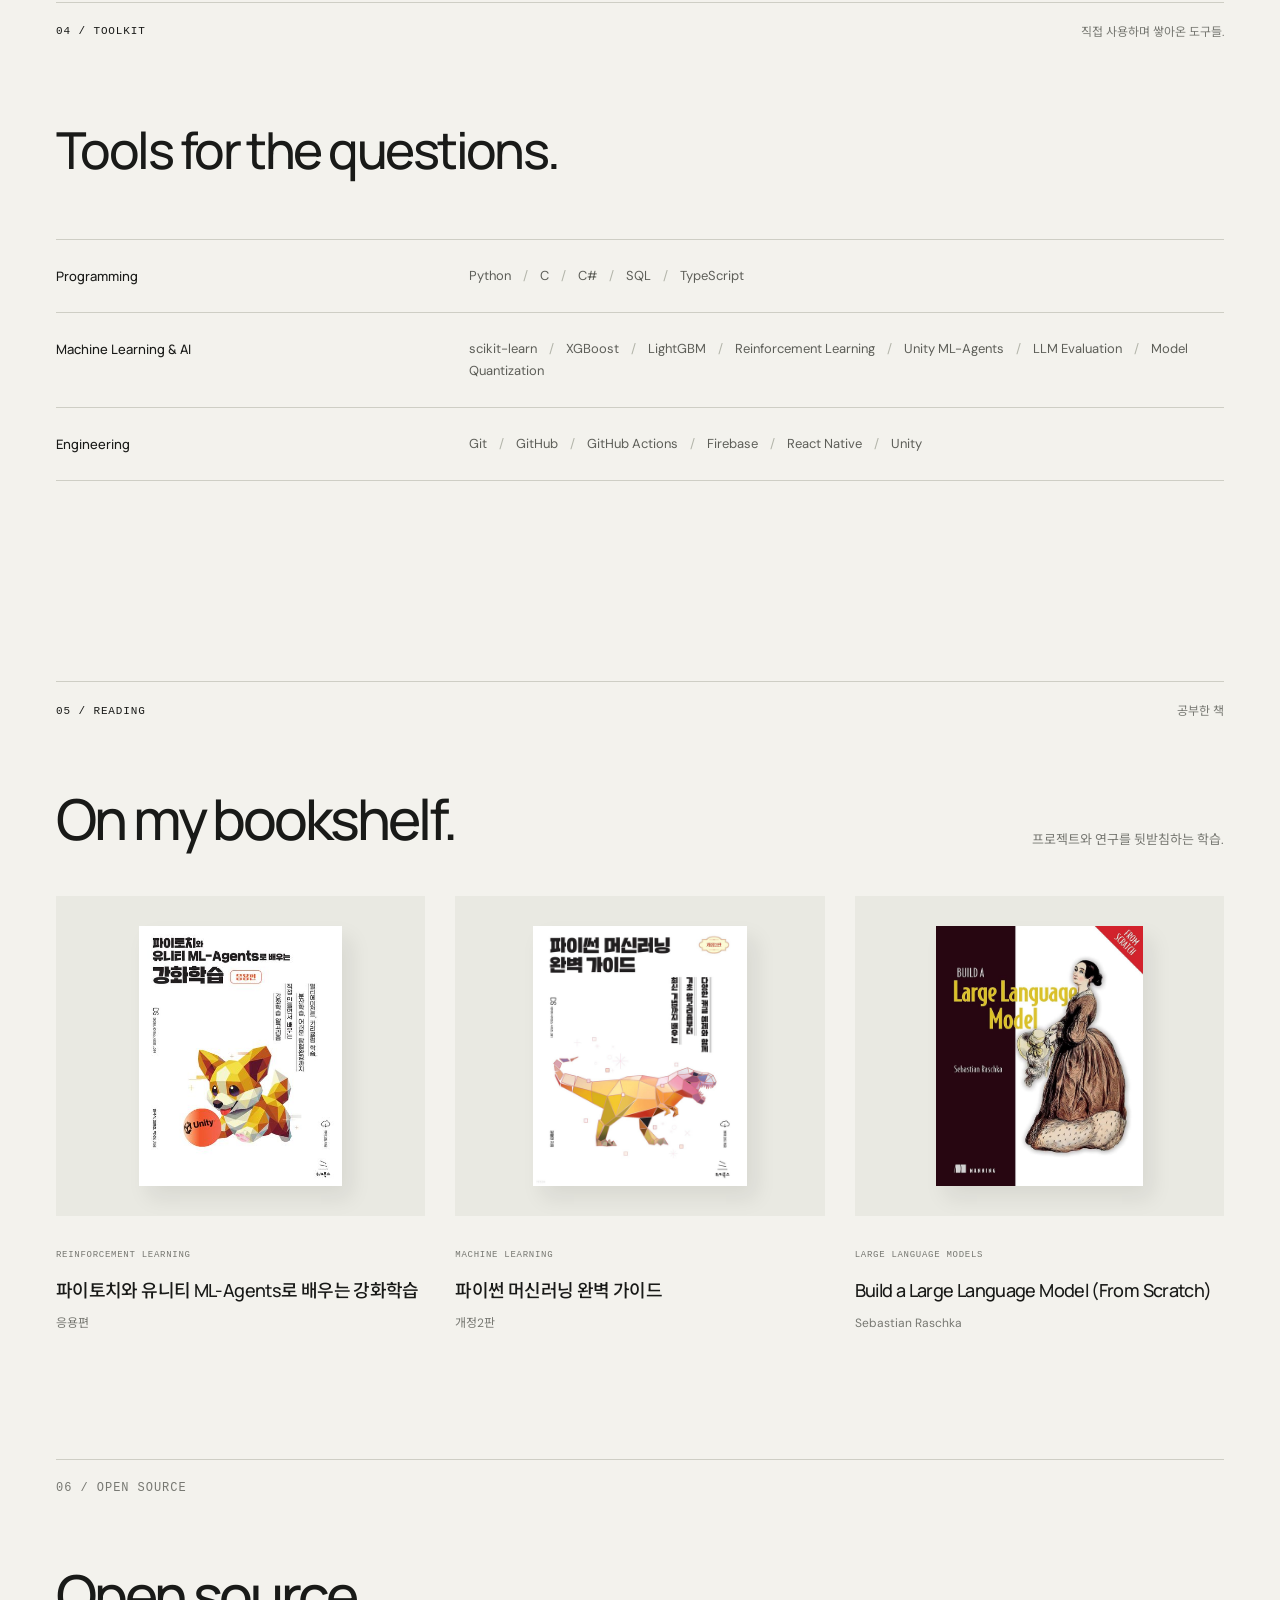
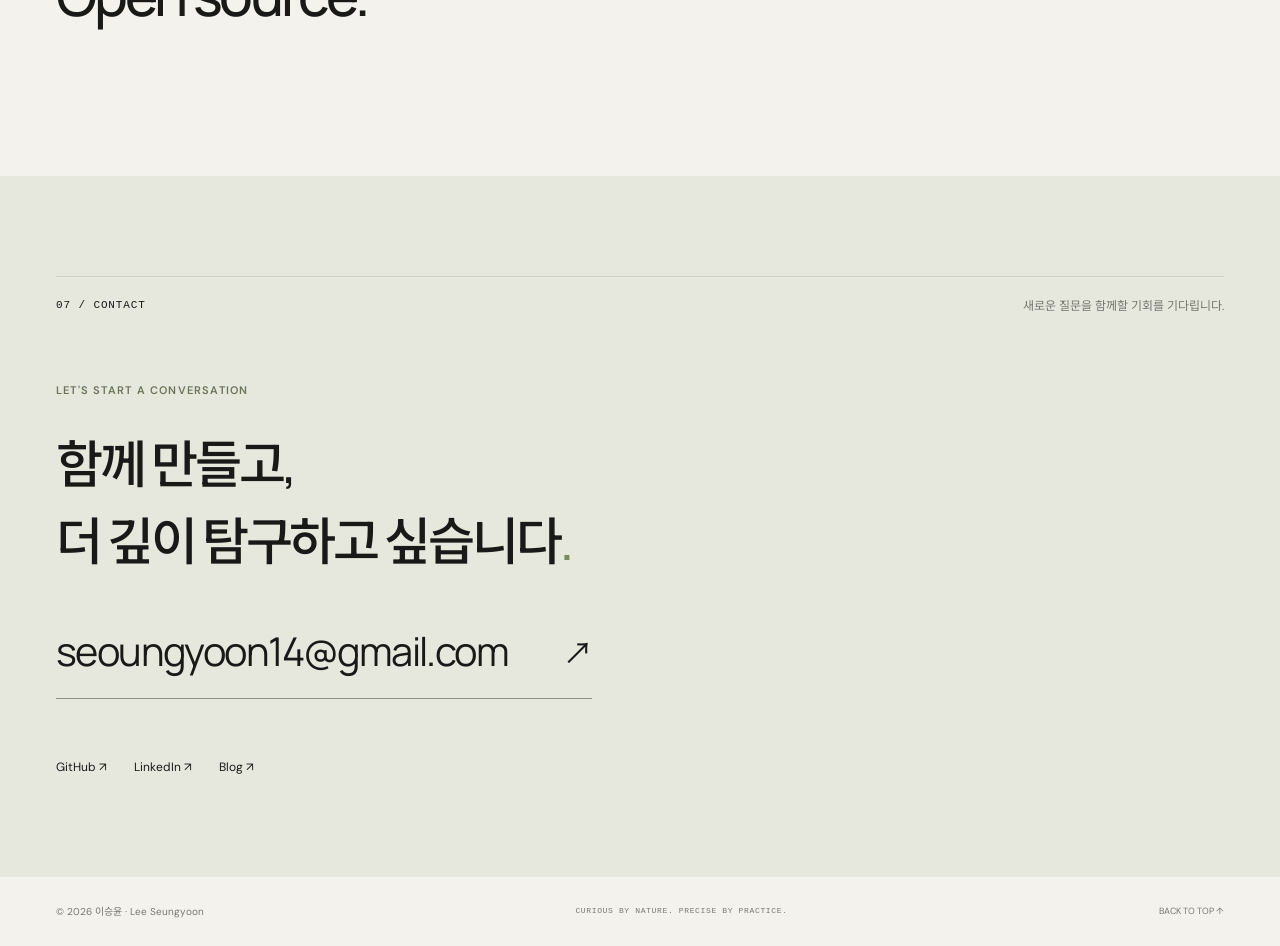
==== commit 17c47aec: "Remove portfolio PDF link from hero" ====
--- a/index.html
+++ b/index.html
@@ -25,7 +25,7 @@
       <div class="hero-top"><span class="eyebrow"><span class="status-dot"></span> LLM / NLP · AI RESEARCH</span><span class="mono edition">PORTFOLIO / 2026</span></div>
       <h1 id="hero-title">LEE<br><span>SEUNGYOON</span><span class="hero-star" aria-hidden="true">✳</span></h1>
       <div class="hero-bottom"><div><p class="hero-statement">구현에서 검증으로.<br>신뢰할 수 있는 AI를 향해.</p><p class="hero-caption">Building AI. Questioning reliability.</p></div><a class="round-link" href="#work" aria-label="프로젝트 살펴보기"><span>EXPLORE<br>MY WORK</span><b aria-hidden="true">↓</b></a></div>
-      <div class="hero-rule"><span class="mono">이승윤 / SANGMYUNG UNIVERSITY</span><a href="assets/Lee-Seungyoon-Portfolio.pdf" target="_blank" rel="noopener">포트폴리오 PDF <span aria-hidden="true">↗</span></a></div>
+      <div class="hero-rule"><span class="mono">이승윤 / SANGMYUNG UNIVERSITY</span></div>
     </section>
 
     <section class="about section wrap" id="about" aria-labelledby="about-title">
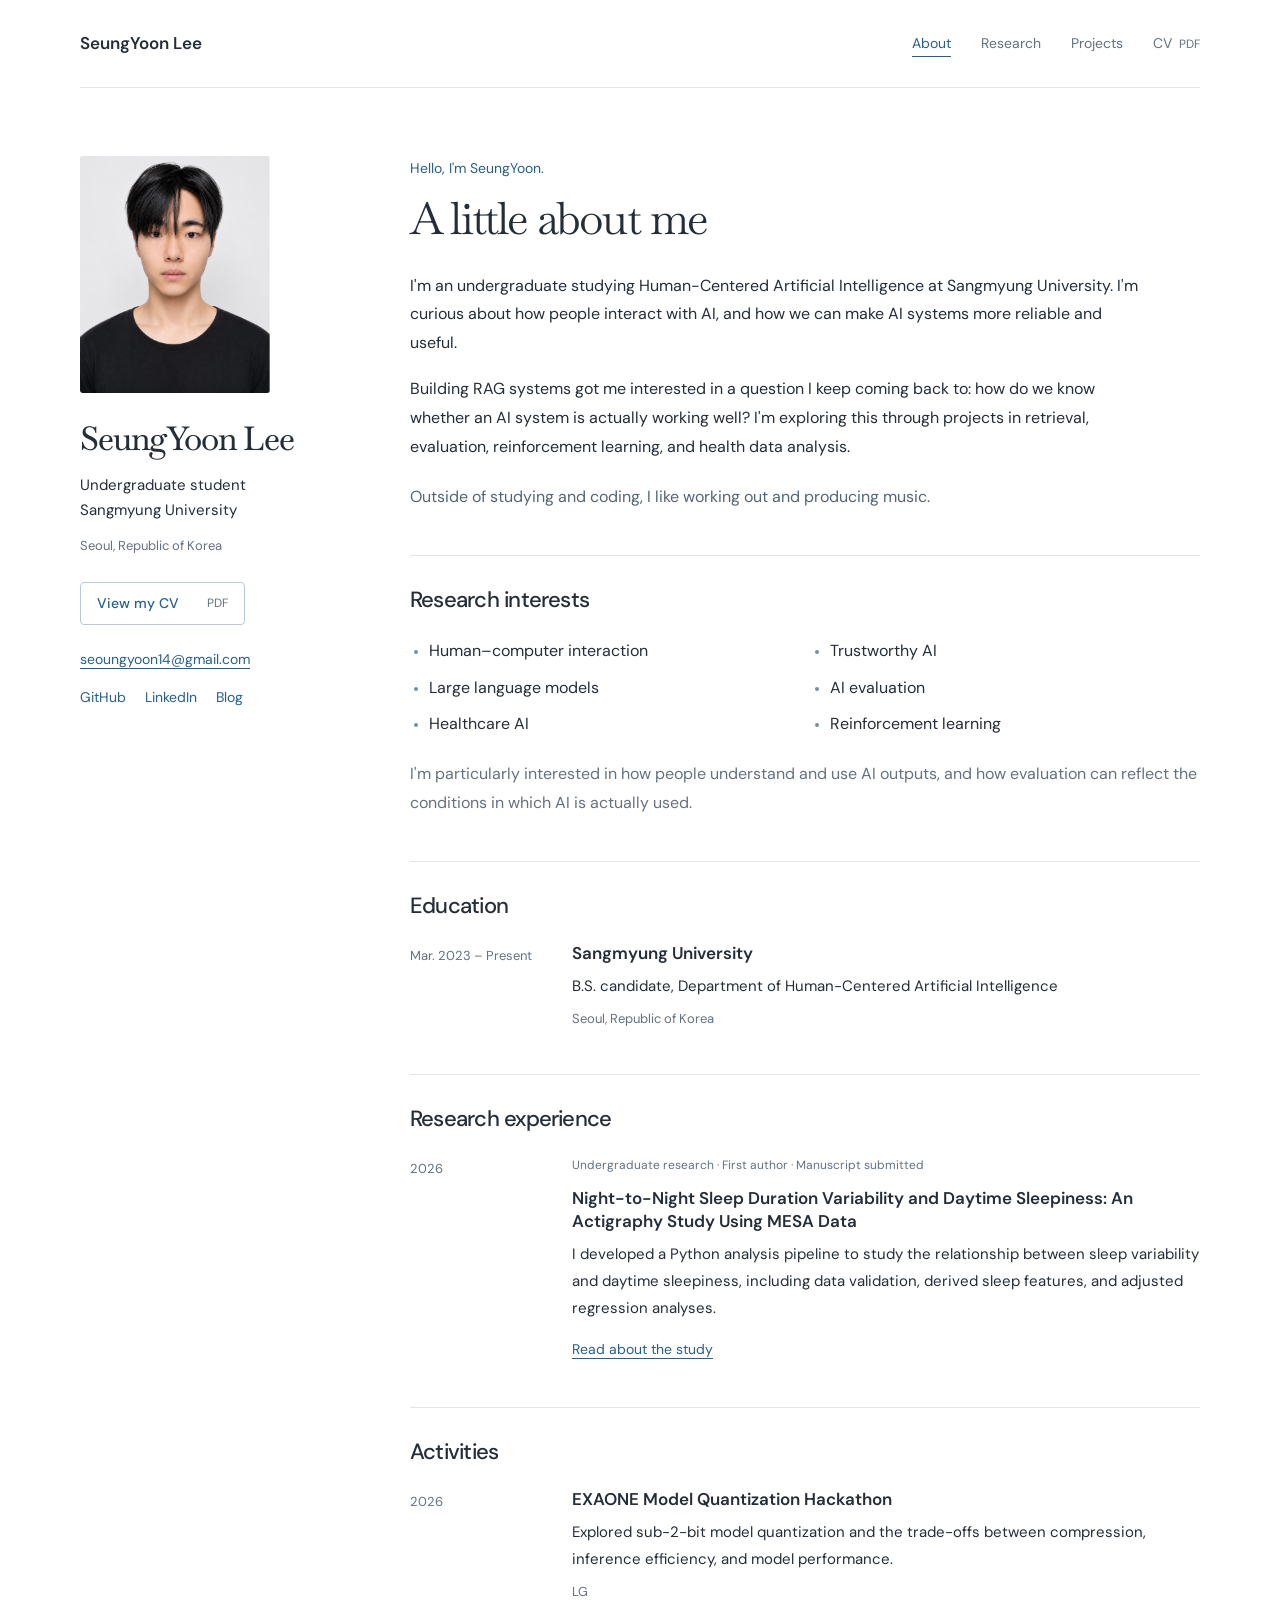
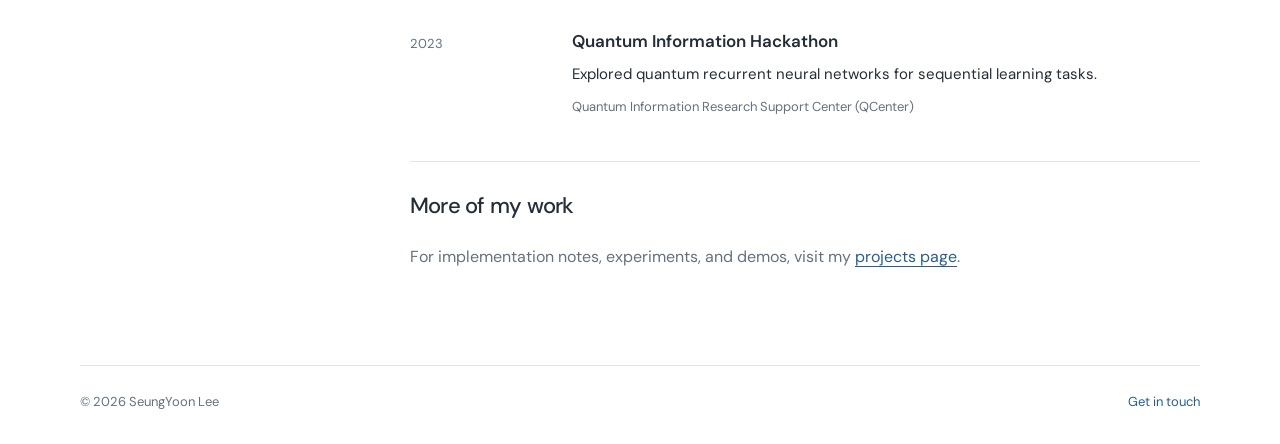
==== commit 4efcf806: "Redesign as an English academic personal website" ====
--- a/index.html
+++ b/index.html
@@ -1,70 +1,112 @@
 <!doctype html>
-<html lang="ko">
+<html lang="en">
 <head>
   <meta charset="utf-8">
   <meta name="viewport" content="width=device-width, initial-scale=1">
-  <meta name="theme-color" content="#f3f2ed">
-  <title>이승윤 | LLM · NLP Portfolio</title>
-  <meta name="description" content="이승윤의 AI 개발·연구 포트폴리오. RAG 시스템, LLM 평가, Unity 강화학습, 수면 데이터 연구를 소개합니다.">
-  <meta property="og:title" content="이승윤 | Building AI. Questioning reliability.">
-  <meta property="og:description" content="RAG 개발에서 LLM 평가로. 신뢰할 수 있는 AI를 탐구하는 이승윤의 포트폴리오.">
+  <meta name="theme-color" content="#ffffff">
+  <title>SeungYoon Lee</title>
+  <meta name="description" content="Undergraduate at Sangmyung University. Interested in human–AI interaction, trustworthy AI, language models, and healthcare AI.">
+  <meta property="og:title" content="SeungYoon Lee">
+  <meta property="og:description" content="Undergraduate at Sangmyung University. Interested in human–AI interaction, trustworthy AI, language models, and healthcare AI.">
   <meta property="og:type" content="website">
   <link rel="icon" href="assets/favicon.svg" type="image/svg+xml">
-  <link rel="stylesheet" href="styles.css?v=20261110-reading">
-  <script src="script.js?v=20261109-penalty" defer></script>
+  <link rel="stylesheet" href="styles.css?v=20261125-profile">
+  <script src="script.js?v=20261125-profile" defer></script>
 </head>
-<body>
-  <a class="skip" href="#main">본문으로 바로가기</a>
-  <header class="header">
-    <a class="wordmark" href="#" aria-label="이승윤 포트폴리오 처음으로">SY<span class="mark-dot">.</span></a>
-    <nav aria-label="주요 메뉴"><a href="#about">About</a><a href="#work">Work <span>03</span></a><a href="#focus">Focus</a><a href="#reading">Reading</a></nav>
-    <a class="header-contact" href="mailto:seoungyoon14@gmail.com">Let's talk <span aria-hidden="true">↗</span></a>
+<body data-page="profile">
+  <a class="skip-link" href="#main">Skip to content</a>
+  <header class="site-header">
+    <a class="site-name" href="index.html">SeungYoon Lee</a>
+    <nav aria-label="Main navigation">
+      <a href="index.html" aria-current="page">About</a>
+      <a href="index.html#research">Research</a>
+      <a href="projects.html">Projects</a>
+      <a href="assets/Lee-Seungyoon-CV.pdf?v=20261125-profile" target="_blank" rel="noopener">CV <span class="file-label">PDF</span></a>
+    </nav>
   </header>
-  <main id="main">
-    <section class="hero wrap" aria-labelledby="hero-title">
-      <div class="hero-top"><span class="eyebrow"><span class="status-dot"></span> LLM / NLP · AI RESEARCH</span><span class="mono edition">PORTFOLIO / 2026</span></div>
-      <h1 id="hero-title">LEE<br><span>SEUNGYOON</span><span class="hero-star" aria-hidden="true">✳</span></h1>
-      <div class="hero-bottom"><div><p class="hero-statement">구현에서 검증으로.<br>신뢰할 수 있는 AI를 향해.</p><p class="hero-caption">Building AI. Questioning reliability.</p></div><a class="round-link" href="#work" aria-label="프로젝트 살펴보기"><span>EXPLORE<br>MY WORK</span><b aria-hidden="true">↓</b></a></div>
-      <div class="hero-rule"><span class="mono">이승윤 / SANGMYUNG UNIVERSITY</span></div>
-    </section>
+  <div class="profile-layout">
+    <aside class="profile-sidebar" aria-label="Profile and contact information">
+      <img class="portrait" src="assets/portrait-color.png" alt="Portrait of SeungYoon Lee" width="576" height="767">
+      <h1>SeungYoon Lee</h1>
+      <p class="affiliation">Undergraduate student<br>Sangmyung University</p>
+      <p class="location">Seoul, Republic of Korea</p>
+      <a class="cv-button" href="assets/Lee-Seungyoon-CV.pdf?v=20261125-profile" target="_blank" rel="noopener">View my CV <span>PDF</span></a>
+      <a class="email" href="mailto:seoungyoon14@gmail.com">seoungyoon14@gmail.com</a>
+      <div class="social-links">
+        <a href="https://github.com/maxx0214" target="_blank" rel="noopener noreferrer">GitHub</a>
+        <a href="https://www.linkedin.com/in/%EC%8A%B9%EC%9C%A4-%EC%9D%B4-254b63433/" target="_blank" rel="noopener noreferrer">LinkedIn</a>
+        <a href="https://sylee0214.tistory.com/" target="_blank" rel="noopener noreferrer">Blog</a>
+      </div>
+    </aside>
 
-    <section class="about section wrap" id="about" aria-labelledby="about-title">
-      <div class="section-label"><span class="mono">01 / ABOUT</span><span>시스템을 만들고, 질문을 이어갑니다.</span></div>
-      <div class="about-grid"><div class="portrait-frame"><img src="assets/portrait-color.png" alt="이승윤 컬러 프로필 사진" width="576" height="767" loading="lazy"><span class="mono">LEE SEUNGYOON / 이승윤</span></div>
-      <div class="about-copy"><h2 id="about-title">잘 작동하는 AI,<br><span class="muted">어떻게 알 수 있을까요?</span></h2><p>안녕하세요. 상명대학교 휴먼지능정보공학을 전공하는 이승윤입니다. RAG 시스템을 개발하며, 답변을 만드는 것에서 한 걸음 더 나아가 <strong>시스템의 품질을 어떻게 평가할 것인지</strong>에 관심을 갖게 되었습니다.</p><p>LLM 평가, RAG, NLP를 중심으로 구현과 실험을 이어가고 있습니다. <strong>헬스케어 AI와 메디컬 AI</strong>에도 관심이 있으며, 의료·건강 분야에서 신뢰할 수 있는 AI의 활용을 탐구하고자 합니다. 의미 있는 평가 환경을 설계하고 실패 원인을 분석하는 LLM/NLP 연구자로 성장하고자 합니다.</p><dl class="about-facts"><div><dt>EDUCATION</dt><dd>상명대학교 · Human-Centered AI<br><span>2023 — 재학 중</span></dd></div><div><dt>INTERESTS</dt><dd>LLM Evaluation · RAG · NLP<br>Healthcare AI · Medical AI</dd></div></dl><div class="text-links"><a class="cv-link" href="assets/Lee-Seungyoon-CV.pdf" target="_blank" rel="noopener noreferrer" aria-label="CV PDF 보기 (새 탭)">CV 보기 ↗</a><a href="https://github.com/maxx0214" target="_blank" rel="noopener noreferrer">GitHub ↗</a><a href="https://www.linkedin.com/in/%EC%8A%B9%EC%9C%A4-%EC%9D%B4-254b63433/" target="_blank" rel="noopener noreferrer">LinkedIn ↗</a><a href="https://sylee0214.tistory.com/" target="_blank" rel="noopener noreferrer">Blog ↗</a></div></div></div>
-    </section>
+    <main id="main" class="profile-main">
+      <section class="about-section" id="about" aria-labelledby="about-title">
+        <p class="intro-label">Hello, I'm SeungYoon.</p>
+        <h2 id="about-title">A little about me</h2>
+        <p>I'm an undergraduate studying Human-Centered Artificial Intelligence at Sangmyung University. I'm curious about how people interact with AI, and how we can make AI systems more reliable and useful.</p>
+        <p>Building RAG systems got me interested in a question I keep coming back to: how do we know whether an AI system is actually working well? I'm exploring this through projects in retrieval, evaluation, reinforcement learning, and health data analysis.</p>
+        <p class="personal-note">Outside of studying and coding, I like working out and producing music.</p>
+      </section>
 
-    <section class="work section" id="work" aria-labelledby="work-title"><div class="wrap">
-      <div class="section-label"><span class="mono">02 / SELECTED WORK</span><span>구현, 실험, 그리고 배운 점.</span></div>
-      <div class="section-heading"><h2 id="work-title">Selected<br><em>work.</em></h2><p>RAG에서 강화학습, 데이터 연구까지.<br>문제를 정의하고 결과를 해석한 세 가지 경험입니다.</p></div>
-      <article class="project" id="turini"><div class="project-visual turini-visual"><span class="visual-label mono">01 / RAG SYSTEM</span><img src="assets/turini.webp" alt="금융 학습 서비스 Turini의 기린 캐릭터 로고" width="922" height="615" loading="lazy"><span class="visual-foot mono">PERSONALIZED FINANCIAL LEARNING</span></div><div class="project-copy"><div class="project-kicker mono">PBL PROJECT / RAG & EVALUATION</div><h3>Turini<span>금융 학습을 돕는 RAG 시스템</span></h3><p>사용자의 금융 수준·투자 성향을 바탕으로 학습과 포트폴리오 해석을 돕는 서비스. 금융 질문에 대해 검색한 근거를 바탕으로 설명하고, 후속 질문의 맥락을 이어가는 RAG를 적용했습니다.</p><ul class="tags"><li>Query Rewrite</li><li>Hybrid Retrieval</li><li>Reranking</li><li>LLM Evaluation</li></ul><h4 class="contribution-title mono">MY CONTRIBUTION / 주요 기여</h4><ul class="contribution-list"><li><strong>RAG 기능 개발 담당:</strong> 금융 개념 질의응답을 위한 검색·답변 생성 기능을 구현했습니다.</li><li>RAG 팀에서 국가 메타데이터 기반 검색 개선과 자동·정성 평가를 함께 진행했습니다.</li></ul><div class="project-insight"><span class="mono">KEY LEARNING</span><p>평가 점수 하나로 시스템 전체를 설명할 수 있을까? 검색·생성·사람의 평가를 함께 보며 지표 간 불일치를 분석했습니다.</p></div><div class="project-actions"><button class="detail-button" data-project="turini">프로젝트 자세히 <span aria-hidden="true">↗</span></button><a href="https://github.com/team-TURINI/Turini-e2e" target="_blank" rel="noopener noreferrer">GitHub ↗</a></div></div></article>
-      <article class="project" id="penalty"><div class="project-visual rl-visual"><span class="visual-label mono">02 / REINFORCEMENT LEARNING</span><img src="assets/penalty-rl.webp" alt="Unity로 구현한 페널티킥 강화학습 환경의 골대와 에이전트" width="854" height="480" loading="lazy"><span class="visual-foot mono">STATE → ACTION → REWARD</span></div><div class="project-copy"><div class="project-kicker mono">UNITY / ML-AGENTS</div><h3>Penalty RL<span>페널티킥을 학습하는 에이전트</span></h3><p>Unity ML-Agents로 페널티킥 환경을 구현하고, 강화학습을 통해 에이전트가 행동을 학습하도록 했습니다. 학습 결과와 함께 설계의 변화와 실패 원인을 기록했습니다.</p><ul class="tags"><li>Unity</li><li>ML-Agents</li><li>Reinforcement Learning</li><li>C#</li></ul><h4 class="contribution-title mono">MY CONTRIBUTIONS / 주요 기여</h4><ul class="contribution-list"><li><strong>환경 구축:</strong> Unity ML-Agents 기반 페널티킥 강화학습 환경 구현</li><li><strong>MDP 설계:</strong> 상태·행동·보상과 에피소드 종료 조건 정의</li><li><strong>학습 실험:</strong> 설계·학습 설정을 바꾸며 결과 비교 및 실패 사례 분석</li></ul><div class="project-insight"><span class="mono">KEY LEARNING</span><p>성공 장면을 넘어, 상태·행동·보상 설계와 학습 설정이 어떤 차이를 만드는지 비교하고 설명하는 과정에 집중했습니다.</p></div><div class="project-actions"><button class="detail-button" data-project="penalty">프로젝트 자세히 <span aria-hidden="true">↗</span></button><a href="https://youtu.be/yH18RyVO6G8" target="_blank" rel="noopener noreferrer">시연 영상 ↗</a><a href="https://github.com/maxx0214/Unity-adversarial-PPO-PenaltyRL" target="_blank" rel="noopener noreferrer">GitHub ↗</a></div></div></article>
-      <article class="project" id="sleep"><div class="project-visual research-visual"><span class="visual-label mono">03 / RESEARCH EXPERIENCE</span><div class="research-art" aria-hidden="true"><span>SLEEP<br>VARIABILITY</span><svg viewBox="0 0 500 130" fill="none"><path d="M0 65H500" stroke="currentColor" opacity=".15"/><path d="M0 70L35 65L55 82L78 35L97 94L121 56L146 67L169 24L192 101L216 61L240 71L265 46L288 86L312 15L336 110L360 57L385 68L410 35L438 91L463 56L500 65" stroke="currentColor" stroke-width="2"/></svg><small>MEAN + VARIABILITY → DAYTIME SLEEPINESS</small></div><span class="visual-foot mono">MESA SLEEP / ESS</span></div><div class="project-copy"><div class="project-kicker mono">제1저자 · FIRST AUTHOR / <span class="submitted">MANUSCRIPT SUBMITTED</span></div><h3>Beyond the mean<span>MESA 액티그래피 기반 수면 변동성과 주간 졸림 분석</span></h3><p>MESA Sleep Study의 액티그래피 원자료 2,159개에서 일별 수면 변동성을 산출하고, 최종 분석 대상자 1,527명의 주간 졸림 척도(ESS)와의 관련성을 평가했습니다.</p><ul class="tags"><li>Python</li><li>pandas</li><li>NumPy</li><li>SciPy</li><li>statsmodels</li><li>Matplotlib</li><li>Pillow</li><li>GitHub</li></ul><h4 class="contribution-title mono">MY CONTRIBUTIONS / 주요 기여</h4><ul class="contribution-list"><li>연속 7일 분석 구간과 결과변수·공변량·민감도 분석 조건 정의</li><li>수면구간·결측·기기 미착용·기록 경계를 점검해 유효 수면일 기준 검토</li><li>수면 파생지표를 공식 제공 지표와 비교하고 원형통계 기반 중간시점 지표 검증</li><li>joint model·다중공선성·사분위수·비선형성 분석으로 통계 분석 확장</li><li>논문용 대상자 특성표·보정 ESS 그림·원고 구성 및 결과 해석</li><li>AI 코딩 도구와 협업해 재현 가능한 Python 파이프라인과 GitHub 실행 문서 정리</li></ul><div class="project-insight"><span class="mono">KEY FINDING</span><p>평균 수면시간과 나이·성별·BMI·AHI 보정 후에도 수면시간 변동성과 ESS 사이에 작은 양의 관련성을 관찰했습니다. 추가 설명력은 약 0.49%p로 제한적이었으며, 인과관계로 해석하지 않았습니다.</p></div><div class="project-actions"><button class="detail-button" data-project="sleep">연구 자세히 <span aria-hidden="true">↗</span></button><a href="assets/Lee-Seungyoon-MESA-Manuscript.hwp" download="차세대융합기술학회_수면변동성_v1.hwp">원고 다운로드 (.hwp) ↓</a><span class="paper-status">제1저자 · 논문 투고</span></div></div></article>
-    </div></section>
+      <section class="content-section" id="research-interests" aria-labelledby="interests-title">
+        <h2 id="interests-title">Research interests</h2>
+        <ul class="interest-list">
+          <li>Human–computer interaction</li>
+          <li>Trustworthy AI</li>
+          <li>Large language models</li>
+          <li>AI evaluation</li>
+          <li>Healthcare AI</li>
+          <li>Reinforcement learning</li>
+        </ul>
+        <p class="section-note">I'm particularly interested in how people understand and use AI outputs, and how evaluation can reflect the conditions in which AI is actually used.</p>
+      </section>
 
-    <section class="focus section" id="focus" aria-labelledby="focus-title"><div class="wrap"><div class="section-label"><span class="mono">03 / RESEARCH DIRECTION</span><span>다음으로 탐구하고 싶은 것.</span></div><h2 id="focus-title">From building systems.<br><span>To understanding reliability.</span></h2><div class="focus-grid"><div><span class="mono">01</span><h3>Meaningful evaluation</h3><p>평가 지표가 실제 시스템 품질을 얼마나 잘 반영하는지, 현실적인 제약을 담은 평가 환경은 어떻게 설계할 수 있는지 탐구하고 싶습니다.</p></div><div><span class="mono">02</span><h3>Failure analysis</h3><p>지표가 서로 다른 결과를 가리킬 때 원인을 분석하고, 검색과 생성의 실패를 구분하며 신뢰성을 개선하는 데 관심이 있습니다.</p></div><div><span class="mono">03</span><h3>LLM agents</h3><p>RAG 평가 경험을 LLM 에이전트와 장기 상호작용으로 확장해, 실제 조건에서의 동작과 신뢰성을 연구하고자 합니다.</p></div></div></div></section>
+      <section class="content-section" id="education" aria-labelledby="education-title">
+        <h2 id="education-title">Education</h2>
+        <div class="timeline-entry">
+          <p class="entry-date">Mar. 2023 – Present</p>
+          <div>
+            <h3>Sangmyung University</h3>
+            <p>B.S. candidate, Department of Human-Centered Artificial Intelligence</p>
+            <p class="secondary">Seoul, Republic of Korea</p>
+          </div>
+        </div>
+      </section>
 
-    <section class="skills section wrap" aria-labelledby="skills-title"><div class="section-label"><span class="mono">04 / TOOLKIT</span><span>직접 사용하며 쌓아온 도구들.</span></div><h2 class="skills-title" id="skills-title">Tools for the questions.</h2><div class="skill-row"><h3>Programming</h3><p>Python <span>/</span> C <span>/</span> C# <span>/</span> SQL <span>/</span> TypeScript</p></div><div class="skill-row"><h3>Machine Learning & AI</h3><p>scikit-learn <span>/</span> XGBoost <span>/</span> LightGBM <span>/</span> Reinforcement Learning <span>/</span> Unity ML-Agents <span>/</span> LLM Evaluation <span>/</span> Model Quantization</p></div><div class="skill-row"><h3>Engineering</h3><p>Git <span>/</span> GitHub <span>/</span> GitHub Actions <span>/</span> Firebase <span>/</span> React Native <span>/</span> Unity</p></div></section>
+      <section class="content-section" id="research" aria-labelledby="research-title">
+        <h2 id="research-title">Research experience</h2>
+        <div class="timeline-entry">
+          <p class="entry-date">2026</p>
+          <div>
+            <p class="entry-type">Undergraduate research · First author · Manuscript submitted</p>
+            <h3>Night-to-Night Sleep Duration Variability and Daytime Sleepiness: An Actigraphy Study Using MESA Data</h3>
+            <p>I developed a Python analysis pipeline to study the relationship between sleep variability and daytime sleepiness, including data validation, derived sleep features, and adjusted regression analyses.</p>
+            <a class="text-link" href="projects.html#mesa">Read about the study</a>
+          </div>
+        </div>
+      </section>
 
-    <section class="reading section wrap" id="reading" aria-labelledby="reading-title">
-      <div class="section-label"><span class="mono">05 / READING</span><span>공부한 책</span></div>
-      <div class="reading-heading"><h2 id="reading-title">On my bookshelf.</h2><p>프로젝트와 연구를 뒷받침하는 학습.</p></div>
-      <div class="book-grid">
-        <article class="book-card"><div class="book-cover"><img src="assets/book-reinforcement-learning.png" alt="파이토치와 유니티 ML-Agents로 배우는 강화학습 응용편 표지" width="400" height="511" loading="lazy"></div><div class="book-copy"><span class="mono">REINFORCEMENT LEARNING</span><h3>파이토치와 유니티 ML-Agents로 배우는 강화학습</h3><p>응용편</p></div></article>
-        <article class="book-card"><div class="book-cover"><img src="assets/book-python-machine-learning.png" alt="파이썬 머신러닝 완벽 가이드 개정2판 표지" width="492" height="600" loading="lazy"></div><div class="book-copy"><span class="mono">MACHINE LEARNING</span><h3>파이썬 머신러닝 완벽 가이드</h3><p>개정2판</p></div></article>
-        <article class="book-card"><div class="book-cover"><img src="assets/book-build-llm.png" alt="Build a Large Language Model From Scratch 표지" width="559" height="700" loading="lazy"></div><div class="book-copy"><span class="mono">LARGE LANGUAGE MODELS</span><h3>Build a Large Language Model (From Scratch)</h3><p>Sebastian Raschka</p></div></article>
-      </div>
-    </section>
+      <section class="content-section" id="activities" aria-labelledby="activities-title">
+        <h2 id="activities-title">Activities</h2>
+        <div class="timeline-entry compact">
+          <p class="entry-date">2026</p>
+          <div><h3>EXAONE Model Quantization Hackathon</h3><p>Explored sub-2-bit model quantization and the trade-offs between compression, inference efficiency, and model performance.</p><p class="secondary">LG</p></div>
+        </div>
+        <div class="timeline-entry compact">
+          <p class="entry-date">2023</p>
+          <div><h3>Quantum Information Hackathon</h3><p>Explored quantum recurrent neural networks for sequential learning tasks.</p><p class="secondary">Quantum Information Research Support Center (QCenter)</p></div>
+        </div>
+      </section>
 
-    <section class="open-source section wrap" id="open-source" aria-labelledby="open-source-title">
-      <div class="section-label"><span class="mono">06 / OPEN SOURCE</span></div>
-      <h2 id="open-source-title">Open source.</h2>
-      <div class="open-source-space" aria-hidden="true"></div>
-    </section>
-
-    <section class="contact section" id="contact" aria-labelledby="contact-title"><div class="wrap"><div class="section-label"><span class="mono">07 / CONTACT</span><span>새로운 질문을 함께할 기회를 기다립니다.</span></div><p class="eyebrow contact-pre">LET'S START A CONVERSATION</p><h2 id="contact-title">함께 만들고,<br>더 깊이 탐구하고 싶습니다<span>.</span></h2><a class="email-link" href="mailto:seoungyoon14@gmail.com">seoungyoon14@gmail.com <span aria-hidden="true">↗</span></a><div class="contact-bottom"><div class="text-links"><a href="https://github.com/maxx0214" target="_blank" rel="noopener noreferrer">GitHub ↗</a><a href="https://www.linkedin.com/in/%EC%8A%B9%EC%9C%A4-%EC%9D%B4-254b63433/" target="_blank" rel="noopener noreferrer">LinkedIn ↗</a><a href="https://sylee0214.tistory.com/" target="_blank" rel="noopener noreferrer">Blog ↗</a></div></div></div></section>
-  </main>
-  <footer class="footer wrap"><span>© 2026 이승윤 · Lee Seungyoon</span><span class="mono">CURIOUS BY NATURE. PRECISE BY PRACTICE.</span><a href="#">BACK TO TOP ↑</a></footer>
-  <dialog id="project-dialog" aria-labelledby="dialog-title"><div class="dialog-bar"><span class="mono">PROJECT NOTES</span><button id="close-dialog" aria-label="프로젝트 상세 닫기">닫기 <span aria-hidden="true">×</span></button></div><div id="dialog-content"></div></dialog>
+      <section class="content-section projects-invitation" aria-labelledby="explore-title">
+        <h2 id="explore-title">More of my work</h2>
+        <p>For implementation notes, experiments, and demos, visit my <a href="projects.html">projects page</a>.</p>
+      </section>
+    </main>
+  </div>
+  <footer class="site-footer">
+    <span>© 2026 SeungYoon Lee</span>
+    <a href="mailto:seoungyoon14@gmail.com">Get in touch</a>
+  </footer>
 </body>
 </html>
--- a/styles.css
+++ b/styles.css
@@ -1,18 +1,145 @@
-@import url('https://fonts.googleapis.com/css2?family=DM+Sans:wght@400;500;600;700&family=Manrope:wght@400;500;600;700;800&family=Noto+Sans+KR:wght@400;500;600;700;800&display=swap');
-:root{--paper:#f3f2ed;--ink:#191a18;--muted:#777872;--line:#cecec5;--accent:#ccff59;--font:'DM Sans','Noto Sans KR',sans-serif;--display:'Manrope','Noto Sans KR',sans-serif}*{box-sizing:border-box}html{scroll-behavior:smooth;scroll-padding-top:100px}body{margin:0;background:var(--paper);color:var(--ink);font-family:var(--font);font-size:16px;line-height:1.7}body.modal-open{overflow:hidden}::selection{background:var(--accent);color:var(--ink)}a{color:inherit;text-decoration:none}button{font:inherit;color:inherit;cursor:pointer}a,button{-webkit-tap-highlight-color:transparent}a:focus-visible,button:focus-visible{outline:3px solid #6b842e;outline-offset:6px}img{display:block;max-width:100%;height:auto}h1,h2,h3,p{margin:0}h1,h2,h3{font-family:var(--display)}.wrap{width:min(1320px,calc(100% - 112px));margin-inline:auto}.mono{font:11px/1.6 ui-monospace,SFMono-Regular,Consolas,monospace;letter-spacing:.08em}.muted{color:var(--muted)}.skip{position:absolute;left:12px;top:-80px;background:var(--ink);color:white;padding:12px;z-index:10}.skip:focus{top:12px}.header{height:94px;width:calc(100% - 112px);margin:auto;display:flex;align-items:center;justify-content:space-between;border-bottom:1px solid var(--line)}.wordmark{font-family:var(--display);font-weight:800;font-size:32px;letter-spacing:-3px}.mark-dot{color:#73864d;padding-left:3px}.header nav{display:flex;gap:36px;font-size:13px}.header nav a{transition:opacity .2s}.header nav a:hover{opacity:.5}.header nav span{font:10px ui-monospace,monospace;color:var(--muted);vertical-align:super}.header-contact{font-size:13px;border:1px solid var(--ink);padding:8px 18px;border-radius:30px;display:flex;gap:26px;align-items:center}.header-contact:hover{background:var(--ink);color:var(--paper)}.hero{padding-top:48px;position:relative}.hero-top{display:flex;justify-content:space-between;align-items:center}.eyebrow{font-size:11px;letter-spacing:.11em;font-weight:600;display:flex;align-items:center;gap:10px}.status-dot{width:7px;height:7px;background:#73864d;border-radius:50%;display:inline-block}.hero h1{position:relative;font-size:clamp(60px,12.3vw,178px);line-height:.97;letter-spacing:-.08em;font-weight:600;margin:45px 0 35px}.hero h1>span:not(.hero-star){display:block}.hero-star{position:absolute;right:3%;top:0;font-size:130px;line-height:1;font-weight:400;letter-spacing:0;color:#758254}.hero-bottom{display:flex;justify-content:space-between;align-items:center;margin:32px 0 52px}.hero-statement{font-size:clamp(20px,2.1vw,29px);line-height:1.6;letter-spacing:-.045em;font-weight:500}.hero-caption{font-size:13px;color:var(--muted);margin-top:13px}.round-link{width:116px;height:116px;border-radius:50%;border:1px solid var(--ink);display:flex;align-items:center;justify-content:center;gap:12px;transition:background .2s}.round-link span{font:10px/1.5 var(--font);letter-spacing:.06em}.round-link b{font-size:27px;font-weight:400}.round-link:hover{background:var(--accent)}.hero-rule{border-top:1px solid var(--line);padding:18px 0;display:flex;justify-content:space-between;align-items:center}.hero-rule a{font-size:12px}.hero-rule a span{margin-left:20px}.section{padding-top:100px;padding-bottom:100px}.section-label{border-top:1px solid var(--line);padding-top:19px;display:flex;justify-content:space-between;align-items:center;margin-bottom:65px}.section-label>span:last-child{font-size:12px;color:var(--muted)}.about{padding-top:80px}.about-grid{display:grid;grid-template-columns: .72fr 1.28fr;gap:100px;align-items:start}.portrait-frame{position:relative;max-width:330px}.portrait-frame img{aspect-ratio:4/5;object-fit:cover;object-position:center 35%;background:#ddd}.portrait-frame>span{display:block;margin-top:16px;color:var(--muted)}.about-copy h2{font-size:clamp(25px,2.65vw,39px);line-height:1.5;letter-spacing:-.045em;font-weight:500;margin:-10px 0 25px}.about-copy>p{font-size:14px;color:#60615b;line-height:1.95;margin-bottom:14px;max-width:630px;word-break:keep-all}.about-copy strong{color:var(--ink);font-weight:500}.about-facts{margin:30px 0 26px;border-top:1px solid var(--line)}.about-facts>div{display:grid;grid-template-columns:130px 1fr;border-bottom:1px solid var(--line);padding:15px 0}.about-facts dt{font:10px/1.7 ui-monospace,monospace;color:var(--muted);letter-spacing:.08em}.about-facts dd{font-size:12px;margin:0}.about-facts dd span{color:var(--muted)}.text-links{display:flex;flex-wrap:wrap;gap:27px;font-size:12px}.text-links a:hover{text-decoration:underline;text-underline-offset:5px}.work{background:#e9e9e2}.section-heading{display:flex;justify-content:space-between;align-items:flex-end;margin-bottom:65px}.section-heading h2{font-size:clamp(52px,6.7vw,96px);font-weight:500;line-height:1.02;letter-spacing:-.065em}.section-heading h2 em{font-style:normal;color:var(--muted)}.section-heading>p{font-size:13px;color:#63645d;margin-bottom:5px;line-height:1.9;word-break:keep-all}.project{display:grid;grid-template-columns:1fr 1fr;gap:60px;border-top:1px solid #bebfb4;padding:48px 0 65px}.project:last-child{padding-bottom:0}.project-visual{position:relative;min-height:420px;display:flex;align-items:center;justify-content:center;overflow:hidden}.visual-label,.visual-foot{position:absolute;left:24px;z-index:1;font-size:9px}.visual-label{top:23px}.visual-foot{bottom:23px}.turini-visual{background:#d3dfbd}.turini-visual img{width:76%;mix-blend-mode:multiply;border-radius:4px}.rl-visual{background:#262c2c;color:#d8ddd7}.rl-visual img{width:88%;border:1px solid #4e5451;transform:perspective(1000px) rotateY(-8deg) rotateX(5deg);box-shadow:0 30px 30px #0003}.research-visual{background:#dce0e7;color:#454f64}.research-art{padding:75px 35px 65px;width:100%}.research-art>span{font-family:var(--display);font-size:clamp(25px,3vw,44px);line-height:1.02;letter-spacing:-.055em}.research-art svg{width:100%;margin-top:25px}.research-art small{font:8px ui-monospace,monospace;letter-spacing:.07em}.project-copy{display:flex;flex-direction:column;align-items:flex-start;padding:6px 0}.project-kicker{color:var(--muted);font-size:9px;margin-bottom:20px}.submitted{color:#4d6352}.project h3{font-size:42px;font-weight:500;letter-spacing:-.045em;line-height:1.05}.project h3>span{display:block;font-family:var(--font);font-size:15px;font-weight:500;letter-spacing:-.03em;margin-top:13px}.project-copy>p{font-size:13px;line-height:1.95;color:#61625a;margin-top:22px;word-break:keep-all}.tags{padding:0;list-style:none;display:flex;flex-wrap:wrap;gap:7px;margin:19px 0 23px}.tags li{border:1px solid #bfc1b4;border-radius:20px;padding:3px 10px;font-size:9px;line-height:1.5}.project-insight{border-left:2px solid #6c7c50;padding-left:14px;margin-bottom:28px}.project-insight>span{font-size:9px;color:#6c7c50}.project-insight p{font-size:12px;line-height:1.85;margin-top:5px;word-break:keep-all}.project-actions{display:flex;width:100%;align-items:center;gap:25px;margin-top:auto;font-size:11px}.detail-button{background:var(--ink);border:1px solid var(--ink);border-radius:0;color:var(--paper);padding:11px 15px;font-size:11px;display:flex;align-items:center;justify-content:space-between;gap:30px}.detail-button:hover{background:#41443a}.project-actions>a:hover{text-decoration:underline}.paper-status{color:var(--muted);font-size:10px}.focus{background:var(--ink);color:var(--paper)}.focus .section-label{border-color:#45463e}.focus .section-label>span:last-child{color:#a9aaa2}.focus h2{font-size:clamp(30px,4.7vw,67px);font-weight:500;line-height:1.3;letter-spacing:-.055em}.focus h2>span{color:#8b8d83}.focus-grid{display:grid;grid-template-columns:1fr 1fr 1fr;gap:50px;margin-top:65px}.focus-grid>div{border-top:1px solid #45463e;padding-top:20px}.focus-grid .mono{color:var(--accent)}.focus-grid h3{font-size:19px;font-weight:400;margin-top:22px;margin-bottom:14px;letter-spacing:-.03em}.focus-grid p{font-size:12px;line-height:1.95;color:#a9aaa2;word-break:keep-all}.skills-title{font-size:clamp(28px,4vw,51px);font-weight:500;letter-spacing:-.05em;margin-bottom:45px}.skill-row{display:grid;grid-template-columns:1fr 2fr;border-top:1px solid var(--line);padding:25px 0;gap:35px}.skill-row:last-child{border-bottom:1px solid var(--line)}.skill-row h3{font-size:13px;font-weight:500}.skill-row p{font-size:13px;color:#5d5e58}.skill-row p span{color:#b3b5aa;padding:0 9px}.contact{background:#e6e8dd}.contact-pre{color:#6b735a;margin-bottom:25px}.contact h2{font-size:clamp(30px,4vw,55px);line-height:1.5;font-weight:500;letter-spacing:-.06em}.contact h2>span{color:#7d8b5c}.email-link{font-size:clamp(16px,3.1vw,43px);font-family:var(--display);letter-spacing:-.04em;display:inline-flex;align-items:center;gap:55px;margin-top:40px;border-bottom:1px solid #8e9481;padding-bottom:12px;max-width:100%;overflow-wrap:anywhere}.email-link>span{font-size:30px}.email-link:hover{color:#596746}.contact-bottom{display:flex;justify-content:space-between;align-items:center;margin-top:58px;gap:20px}.pdf-link{font-size:12px;border:1px solid #a4aa96;padding:10px 16px}.pdf-link:hover{background:#d0d7bd}.footer{padding-top:26px;padding-bottom:26px;display:flex;align-items:center;justify-content:space-between;gap:20px;font-size:10px;color:#777970}.footer .mono{font-size:8px}.footer>a{font-size:9px}dialog{padding:0;border:0;width:min(900px,calc(100% - 40px));max-height:90vh;overflow-y:auto;background:var(--paper);color:var(--ink);box-shadow:0 40px 100px #0005}dialog::backdrop{background:#111b;backdrop-filter:blur(5px)}.dialog-bar{display:flex;align-items:center;justify-content:space-between;position:sticky;top:0;background:var(--paper);border-bottom:1px solid var(--line);padding:18px 30px;z-index:2}.dialog-bar button{background:transparent;border:0;font-size:12px;display:flex;gap:18px;align-items:center}.dialog-bar button span{font-size:24px}#dialog-content{padding:35px 45px 50px}#dialog-content h2{font-size:40px;line-height:1.2;font-weight:500;letter-spacing:-.04em;margin-bottom:18px}#dialog-content .dialog-subtitle{color:var(--muted);font-size:13px;margin-bottom:28px}#dialog-content h3{font-size:18px;font-weight:500;margin:32px 0 12px}#dialog-content p,#dialog-content li{font-size:14px;color:#5b5d54;line-height:1.95;word-break:keep-all}#dialog-content ul{padding-left:20px}#dialog-content figure{margin:25px 0}#dialog-content figure img{width:100%;background:white;padding:14px}#dialog-content figcaption{font-size:10px;color:var(--muted);margin-top:8px}#dialog-content .dialog-link{display:inline-block;margin-top:25px;border-bottom:1px solid var(--ink);font-size:13px}.research-note{border-left:3px solid #7a8664;padding:10px 18px;background:#e5e7dd}.flow{display:flex;flex-wrap:wrap;gap:8px;align-items:center;margin:20px 0}.flow span{font:10px/1.6 ui-monospace,monospace;border:1px solid var(--line);padding:8px}.flow b{font-weight:400}
-@media(min-width:1600px){.hero h1{font-size:178px}}
-@media(max-width:1050px){.wrap{width:calc(100% - 72px)}.header{width:calc(100% - 72px)}.about-grid{gap:55px}.project{gap:35px}.project-visual{min-height:390px}.hero-star{font-size:100px}.project h3{font-size:35px}.section-heading>p{max-width:270px}.focus-grid{gap:30px}.footer>.mono{display:none}}
-@media(max-width:760px){html{scroll-padding-top:30px}.wrap{width:calc(100% - 40px)}.header{width:calc(100% - 40px);height:76px}.header nav{gap:17px;font-size:11px}.wordmark{font-size:27px}.header-contact{font-size:10px;gap:12px;padding:7px 10px}.hero{padding-top:30px}.eyebrow{font-size:9px}.edition{font-size:8px}.hero h1{font-size:12.6vw;margin-top:37px;letter-spacing:-.075em}.hero-star{font-size:52px;right:0;top:-7px}.hero-statement{font-size:20px}.hero-bottom{margin:28px 0 35px;gap:18px}.hero-caption{font-size:10px}.round-link{width:84px;height:84px;min-width:84px;gap:7px}.round-link span{font-size:7px}.round-link b{font-size:24px}.hero-rule>.mono{font-size:8px}.hero-rule a{font-size:10px}.hero-rule a span{margin-left:5px}.section{padding-top:65px;padding-bottom:65px}.section-label{margin-bottom:40px;gap:20px;align-items:flex-start}.section-label>.mono{font-size:9px}.section-label>span:last-child{font-size:10px;text-align:right}.about-grid{grid-template-columns:1fr;gap:38px}.portrait-frame{width:180px}.portrait-frame>span{font-size:8px}.about-copy h2{font-size:27px}.about-copy>p{font-size:13px}.about-facts>div{grid-template-columns:100px 1fr}.section-heading{display:block;margin-bottom:35px}.section-heading h2{font-size:63px}.section-heading>p{max-width:none;margin-top:25px;font-size:12px}.project{grid-template-columns:1fr;gap:28px;padding:32px 0 48px}.project-visual{min-height:0;height:320px}.turini-visual img{max-height:240px;width:auto;max-width:85%}.rl-visual img{max-height:230px;width:90%;object-fit:contain}.research-art{padding:65px 30px}.research-art>span{font-size:38px}.research-art svg{height:90px;margin-top:10px}.project h3{font-size:36px}.project h3>span{font-size:14px}.project-copy>p{font-size:13px}.project-insight{margin-bottom:24px}.project-insight p{font-size:12px}.focus h2{font-size:32px}.focus-grid{grid-template-columns:1fr;gap:30px;margin-top:40px}.focus-grid h3{margin-top:15px}.focus-grid p{font-size:13px}.skills-title{font-size:32px}.skill-row{grid-template-columns:1fr;gap:10px;padding:20px 0}.skill-row p{font-size:12px}.skill-row p span{padding:0 5px}.contact h2{font-size:29px}.email-link{font-size:23px;gap:15px;margin-top:28px}.email-link>span{font-size:22px}.contact-bottom{align-items:flex-start;flex-direction:column;gap:30px;margin-top:35px}.footer{flex-wrap:wrap;font-size:9px;padding-top:20px;padding-bottom:20px}.footer>a{font-size:8px}#dialog-content{padding:26px 22px 35px}#dialog-content h2{font-size:31px}#dialog-content p,#dialog-content li{font-size:13px}.dialog-bar{padding:14px 22px}}
-@media(prefers-reduced-motion:reduce){html{scroll-behavior:auto}*{transition:none!important;animation:none!important}}
-@media print{.header,.round-link,.project-actions,dialog,.footer>a{display:none}.wrap{width:100%}.section{padding:30px 0}.hero h1{font-size:90px}.project{break-inside:avoid}.focus,.work,.contact{background:white;color:black}.focus p,.focus h2>span{color:#555}body{background:white}.section-label{margin-bottom:25px}.about-grid{grid-template-columns:180px 1fr;gap:30px}.project-visual{min-height:250px}.focus-grid{gap:25px}}
+@import url('https://fonts.googleapis.com/css2?family=Baskervville:ital@0;1&family=DM+Sans:wght@400;450;500;600;650;700&display=swap');
 
-.about-copy .cv-link{font-weight:700;text-decoration:underline;text-underline-offset:5px}
-
-.project-actions{flex-wrap:wrap;row-gap:12px}.contribution-title{font-size:10px;font-weight:500;margin:0 0 10px;letter-spacing:.08em}.contribution-list{margin:0 0 24px;padding-left:17px;font-size:12px;line-height:1.85;color:#61625a;word-break:keep-all}.contribution-list li+li{margin-top:5px}#dialog-content .detail-contributions li+li{margin-top:14px}#dialog-content .detail-contributions strong{color:var(--ink);font-weight:600}
-
-.video-frame{width:100%;aspect-ratio:16/9;background:#171815;margin:20px 0 10px;overflow:hidden}.video-frame iframe{display:block;width:100%;height:100%;border:0}#dialog-content .video-link{margin-top:8px}.detail-resources{display:flex;flex-wrap:wrap;column-gap:25px;row-gap:8px}#dialog-content strong{font-weight:600;color:var(--ink)}
-
-/* Books and the reserved open-source section */
-.reading-heading{display:flex;justify-content:space-between;align-items:flex-end;gap:30px;margin-bottom:45px}.reading-heading h2,.open-source h2{font-size:clamp(32px,4.4vw,62px);font-weight:500;line-height:1.15;letter-spacing:-.055em}.reading-heading p{font-size:13px;color:var(--muted);word-break:keep-all}.book-grid{display:grid;grid-template-columns:repeat(3,minmax(0,1fr));gap:30px}.book-card{min-width:0}.book-cover{height:320px;background:#e9e9e2;display:flex;align-items:center;justify-content:center;padding:30px}.book-cover img{height:100%;width:auto;max-width:100%;object-fit:contain;box-shadow:9px 12px 20px #191a1814}.book-copy{padding-top:22px}.book-copy>.mono{font-size:9px;color:var(--muted)}.book-copy h3{font-size:18px;line-height:1.6;font-weight:500;letter-spacing:-.035em;margin-top:10px;word-break:keep-all}.book-copy p{font-size:12px;color:var(--muted);margin-top:9px}.open-source{padding-top:25px}.open-source-space{height:48px}.header nav{gap:26px}
-@media(max-width:760px){.reading-heading{display:block;margin-bottom:30px}.reading-heading p{margin-top:16px;font-size:12px}.book-grid{grid-template-columns:1fr;gap:36px}.book-cover{height:330px;padding:30px}.book-copy{padding-top:16px}.book-copy h3{font-size:18px}.open-source{padding-top:10px}.open-source-space{height:25px}.header{height:auto;min-height:104px;flex-wrap:wrap;padding-top:15px;row-gap:12px}.header nav{order:3;flex-basis:100%;justify-content:space-between;gap:15px;padding-bottom:14px}.header-contact{margin-left:auto}.reading-heading h2,.open-source h2{font-size:36px}}
-@media print{.book-grid{grid-template-columns:repeat(3,minmax(0,1fr))}.book-card{break-inside:avoid}.book-cover{height:180px}.open-source{display:none}}
+:root {
+  color-scheme: light;
+  --paper: #fff;
+  --ink: #242d38;
+  --muted: #647181;
+  --accent: #285e8c;
+  --line: #dfe5eb;
+  --soft: #f4f7fa;
+  --body: 'DM Sans', sans-serif;
+  --serif: 'Baskervville', Georgia, serif;
+}
+* { box-sizing: border-box; }
+html { scroll-behavior: smooth; scroll-padding-top: 30px; }
+body { margin: 0; color: var(--ink); background: var(--paper); font: 400 16px/1.8 var(--body); }
+img { display: block; max-width: 100%; height: auto; }
+a { color: var(--accent); text-decoration-thickness: 1px; text-underline-offset: 4px; }
+a:hover { color: #173f62; }
+a:focus-visible, summary:focus-visible { outline: 2px solid var(--accent); outline-offset: 5px; }
+h1, h2, h3, p { margin: 0; }
+h1, h2, h3 { font-weight: 500; line-height: 1.35; }
+p + p { margin-top: 17px; }
+.skip-link { position: absolute; top: -100px; left: 20px; z-index: 10; background: var(--ink); color: white; padding: 10px 20px; }
+.skip-link:focus { top: 12px; }
+.site-header { max-width: 1120px; margin: 0 auto; padding: 28px 0; display: flex; align-items: center; justify-content: space-between; gap: 24px; border-bottom: 1px solid var(--line); }
+.site-name { color: var(--ink); font-weight: 600; text-decoration: none; font-size: 17px; }
+.site-header nav { display: flex; align-items: center; gap: 30px; }
+.site-header nav a { color: var(--muted); font-size: 14px; text-decoration: none; }
+.site-header nav a:hover, .site-header nav a[aria-current] { color: var(--accent); }
+.site-header nav a[aria-current] { text-decoration: underline; text-underline-offset: 8px; }
+.file-label { font-size: 12px; color: var(--muted); margin-left: 3px; }
+.profile-layout { max-width: 1120px; margin: 68px auto 90px; display: grid; grid-template-columns: 245px minmax(0, 1fr); gap: 85px; align-items: start; }
+.profile-sidebar { position: sticky; top: 35px; }
+.portrait { width: 190px; aspect-ratio: 4 / 5; object-fit: cover; object-position: center 30%; border-radius: 3px; background: var(--soft); }
+.profile-sidebar h1 { font-family: var(--serif); font-size: 33px; letter-spacing: -.035em; margin-top: 24px; }
+.affiliation { font-size: 15px; margin-top: 11px; line-height: 1.7; }
+.location { color: var(--muted); font-size: 13px; margin-top: 10px; }
+.cv-button { display: inline-flex; align-items: center; justify-content: space-between; gap: 28px; color: var(--accent); border: 1px solid #b6c9d9; border-radius: 4px; padding: 8px 16px; margin-top: 25px; text-decoration: none; font-size: 14px; font-weight: 500; }
+.cv-button:hover { background: var(--soft); }
+.cv-button span { font-size: 12px; color: var(--muted); font-weight: 400; }
+.email { display: block; margin-top: 22px; font-size: 14px; overflow-wrap: anywhere; }
+.social-links { display: flex; flex-wrap: wrap; gap: 19px; margin-top: 13px; }
+.social-links a { font-size: 14px; text-decoration: none; }
+.social-links a:hover { text-decoration: underline; }
+.profile-main { min-width: 0; }
+.intro-label { color: var(--accent); font-size: 14px; margin-bottom: 11px; }
+.about-section h2 { font: 400 clamp(32px, 3.5vw, 45px)/1.2 var(--serif); letter-spacing: -.04em; margin-bottom: 26px; }
+.about-section p { max-width: 730px; }
+.about-section .personal-note { margin-top: 22px; color: #526476; }
+.content-section { border-top: 1px solid var(--line); margin-top: 43px; padding-top: 29px; }
+.content-section h2, .reading-section h2 { font-size: 22px; letter-spacing: -.035em; margin-bottom: 22px; }
+.interest-list { display: grid; grid-template-columns: 1fr 1fr; gap: 8px 30px; margin: 0 0 21px; padding-left: 19px; }
+.interest-list li::marker { color: #7290a8; font-size: 12px; }
+.section-note { color: var(--muted); }
+.timeline-entry { display: grid; grid-template-columns: 140px minmax(0, 1fr); gap: 22px; }
+.entry-date { font-size: 13px; color: var(--muted); line-height: 1.8; padding-top: 2px; }
+.timeline-entry h3 { font-size: 17px; font-weight: 600; margin-bottom: 8px; }
+.timeline-entry p:not(.entry-date):not(.entry-type) { font-size: 15px; line-height: 1.8; }
+.timeline-entry .secondary { color: var(--muted); font-size: 13px !important; margin-top: 7px; }
+.entry-type { font-size: 12px; color: var(--muted); line-height: 1.7; margin-bottom: 11px; }
+.text-link { display: inline-block; font-size: 14px; margin-top: 15px; }
+.compact + .compact { margin-top: 26px; }
+.projects-invitation { padding-bottom: 4px; }
+.projects-invitation p { color: var(--muted); }
+.site-footer { max-width: 1120px; margin: 0 auto; border-top: 1px solid var(--line); padding: 24px 0 30px; color: var(--muted); font-size: 13px; display: flex; justify-content: space-between; gap: 20px; }
+.site-footer a { text-decoration: none; }
+.projects-main { width: min(900px, calc(100% - 64px)); margin: 56px auto 90px; }
+.back-link { font-size: 14px; }
+.page-heading h1 { font: 400 clamp(36px, 5vw, 54px)/1.2 var(--serif); letter-spacing: -.035em; margin: 25px 0 20px; }
+.page-heading > p { max-width: 660px; color: var(--muted); }
+.project-index { display: flex; flex-wrap: wrap; gap: 12px 25px; padding: 24px 0 32px; font-size: 14px; }
+.project-index a { text-decoration: none; }
+.project-entry { padding: 38px 0 44px; border-top: 1px solid var(--line); scroll-margin-top: 20px; }
+.project-heading { display: flex; justify-content: space-between; gap: 20px; align-items: flex-start; margin-bottom: 24px; }
+.project-heading h2 { font: 400 34px/1.25 var(--serif); letter-spacing: -.025em; }
+.project-subtitle { color: var(--muted); margin-top: 9px; }
+.resource-link { font-size: 14px; flex-shrink: 0; margin-top: 38px; }
+.project-entry > h3 { font-size: 18px; font-weight: 600; margin: 28px 0 12px; }
+.project-entry ul { padding-left: 23px; margin: 20px 0 26px; }
+.project-entry li + li { margin-top: 10px; }
+.project-details { border-top: 1px solid var(--line); }
+.project-details:last-of-type { border-bottom: 1px solid var(--line); }
+.project-details summary { padding: 17px 5px; cursor: pointer; font-size: 15px; color: var(--accent); }
+.project-details summary::marker { font-size: 12px; }
+.details-body { padding: 9px 0 27px; }
+.details-body h3 { font-size: 19px; margin: 12px 0; }
+.details-body h3:not(:first-child) { margin-top: 28px; }
+.details-body figure { margin: 25px 0; }
+.details-body figure img { width: 100%; height: auto; background: var(--soft); border: 1px solid var(--line); border-radius: 4px; }
+.details-body figcaption { font-size: 13px; color: var(--muted); margin-top: 8px; }
+.resource-links { display: flex; flex-wrap: wrap; gap: 12px 26px; font-size: 14px; }
+.stack { font-size: 13px; color: var(--muted); margin-top: 23px; }
+.research-status { font-size: 14px; color: var(--accent); margin-bottom: 17px; }
+.video-frame { width: 100%; aspect-ratio: 16 / 9; background: #f1f3f5; margin-bottom: 17px; }
+.video-frame iframe { display: block; width: 100%; height: 100%; border: 0; }
+.video-frame + a { font-size: 14px; }
+.reading-section { border-top: 1px solid var(--line); padding-top: 32px; margin-top: 10px; }
+.reading-list { margin: 0; padding-left: 20px; }
+.reading-list li + li { margin-top: 17px; }
+.reading-list span { display: block; color: var(--muted); font-size: 13px; margin-top: 3px; }
+@media (max-width: 1200px) {
+  .site-header, .site-footer, .profile-layout { margin-left: 40px; margin-right: 40px; }
+  .profile-layout { gap: 55px; grid-template-columns: 225px minmax(0, 1fr); }
+  .timeline-entry { grid-template-columns: 110px minmax(0, 1fr); gap: 20px; }
+}
+@media (max-width: 760px) {
+  .site-header { padding: 21px 0; align-items: flex-start; }
+  .site-header, .site-footer, .profile-layout { margin-left: 24px; margin-right: 24px; }
+  .site-header { flex-direction: column; gap: 16px; }
+  .site-header nav { width: 100%; gap: 23px; }
+  .site-header nav a { font-size: 14px; }
+  .profile-layout { grid-template-columns: 1fr; gap: 43px; margin-top: 35px; margin-bottom: 55px; }
+  .profile-sidebar { position: static; display: grid; grid-template-columns: 110px minmax(0, 1fr); column-gap: 23px; align-items: start; }
+  .portrait { width: 110px; grid-row: 1 / 5; }
+  .profile-sidebar h1 { margin: 0; font-size: 29px; }
+  .affiliation { font-size: 14px; margin-top: 8px; }
+  .location { margin-top: 8px; }
+  .cv-button { justify-self: start; margin-top: 15px; padding: 6px 13px; gap: 18px; }
+  .email, .social-links { grid-column: 1 / -1; }
+  .email { margin-top: 22px; }
+  .social-links { margin-top: 10px; }
+  .about-section h2 { font-size: 36px; }
+  .content-section { margin-top: 33px; padding-top: 25px; }
+  .interest-list { grid-template-columns: 1fr; gap: 7px; }
+  .timeline-entry { grid-template-columns: 1fr; gap: 7px; }
+  .entry-date { padding: 0; }
+  .project-heading { flex-direction: column; gap: 12px; }
+  .resource-link { margin-top: 0; }
+  .projects-main { width: calc(100% - 48px); margin-top: 35px; margin-bottom: 55px; }
+  .project-heading h2 { font-size: 30px; }
+  .project-entry { padding-top: 29px; padding-bottom: 32px; }
+  .project-index { gap: 10px 23px; }
+  .site-footer { font-size: 12px; }
+}
+@media (prefers-reduced-motion: reduce) { html { scroll-behavior: auto; } }
+@media print {
+  .site-header, .site-footer, .cv-button, .project-index, .video-details { display: none; }
+  .profile-layout { margin: 0; grid-template-columns: 180px 1fr; gap: 35px; }
+  .profile-sidebar { position: static; }
+  .portrait { width: 140px; }
+  .content-section { margin-top: 23px; padding-top: 18px; }
+  .project-entry { break-inside: avoid; }
+  .projects-main { width: 100%; margin: 0; }
+}
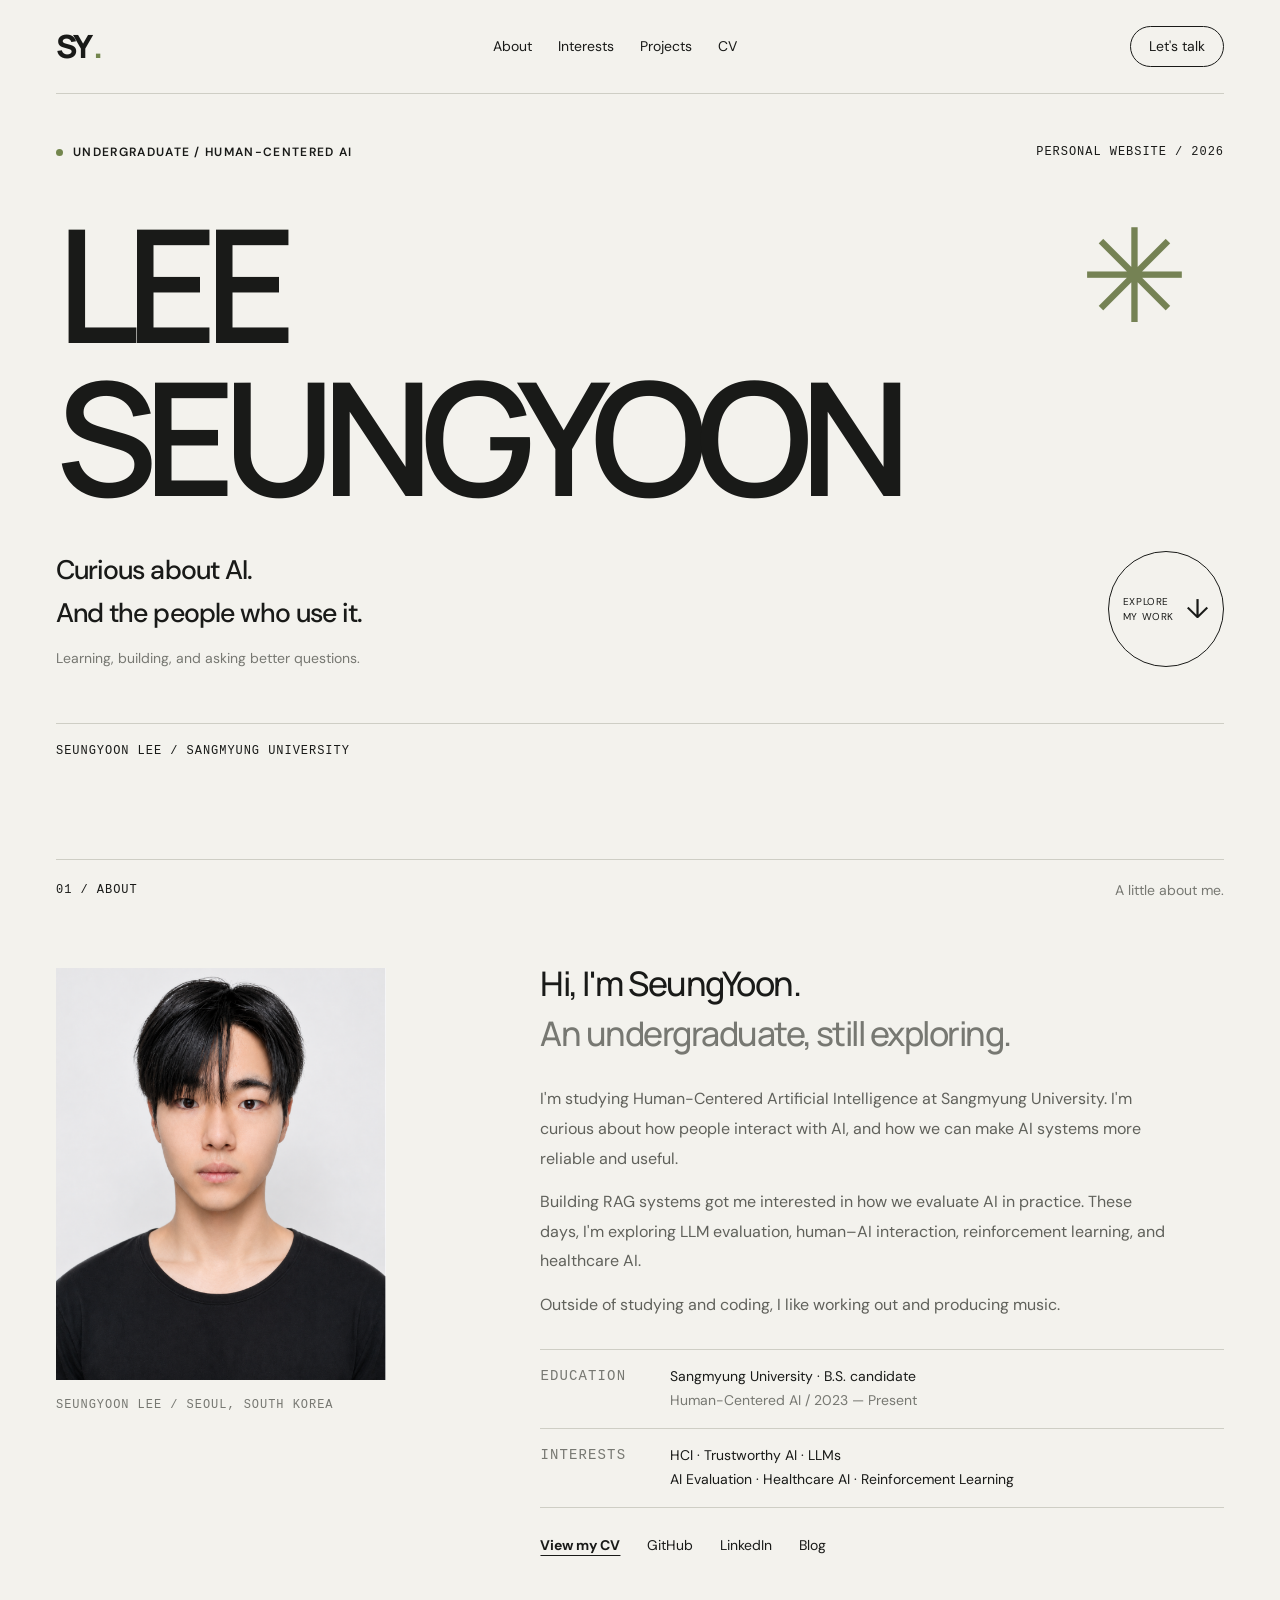
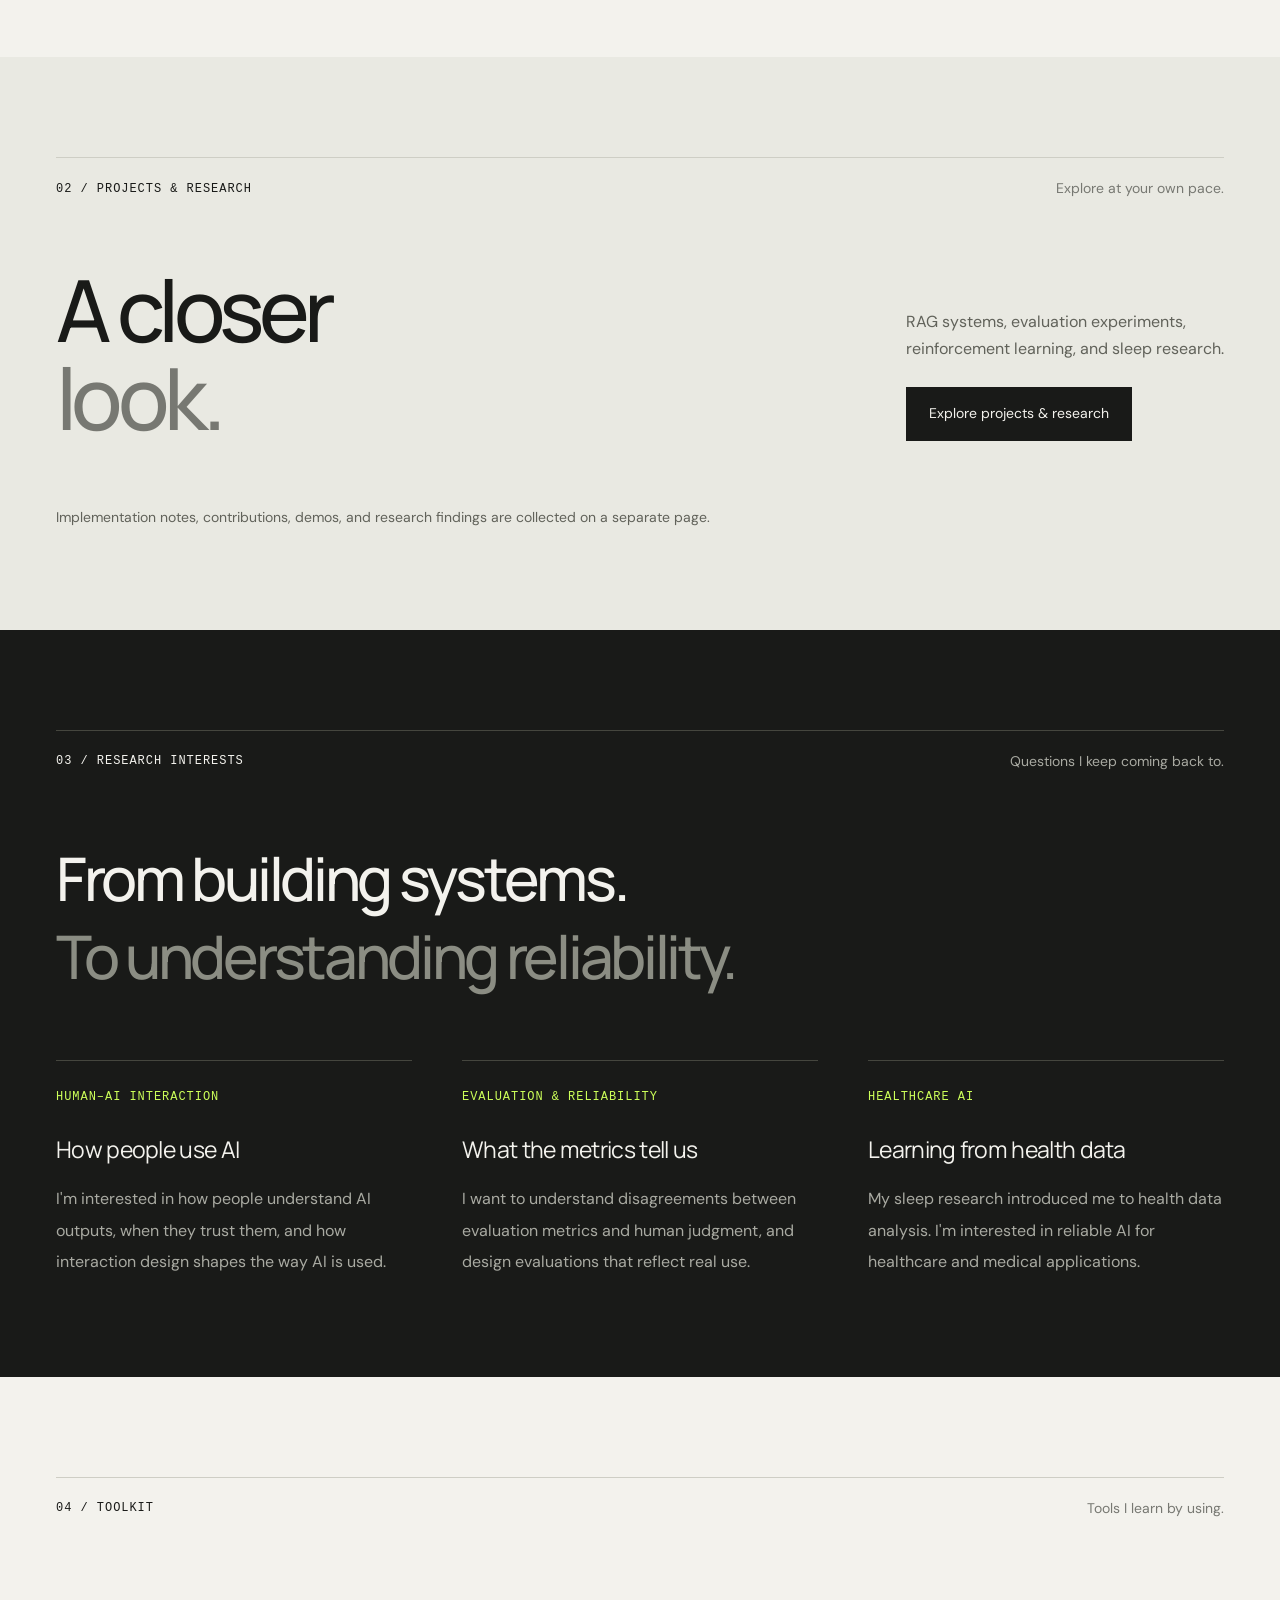
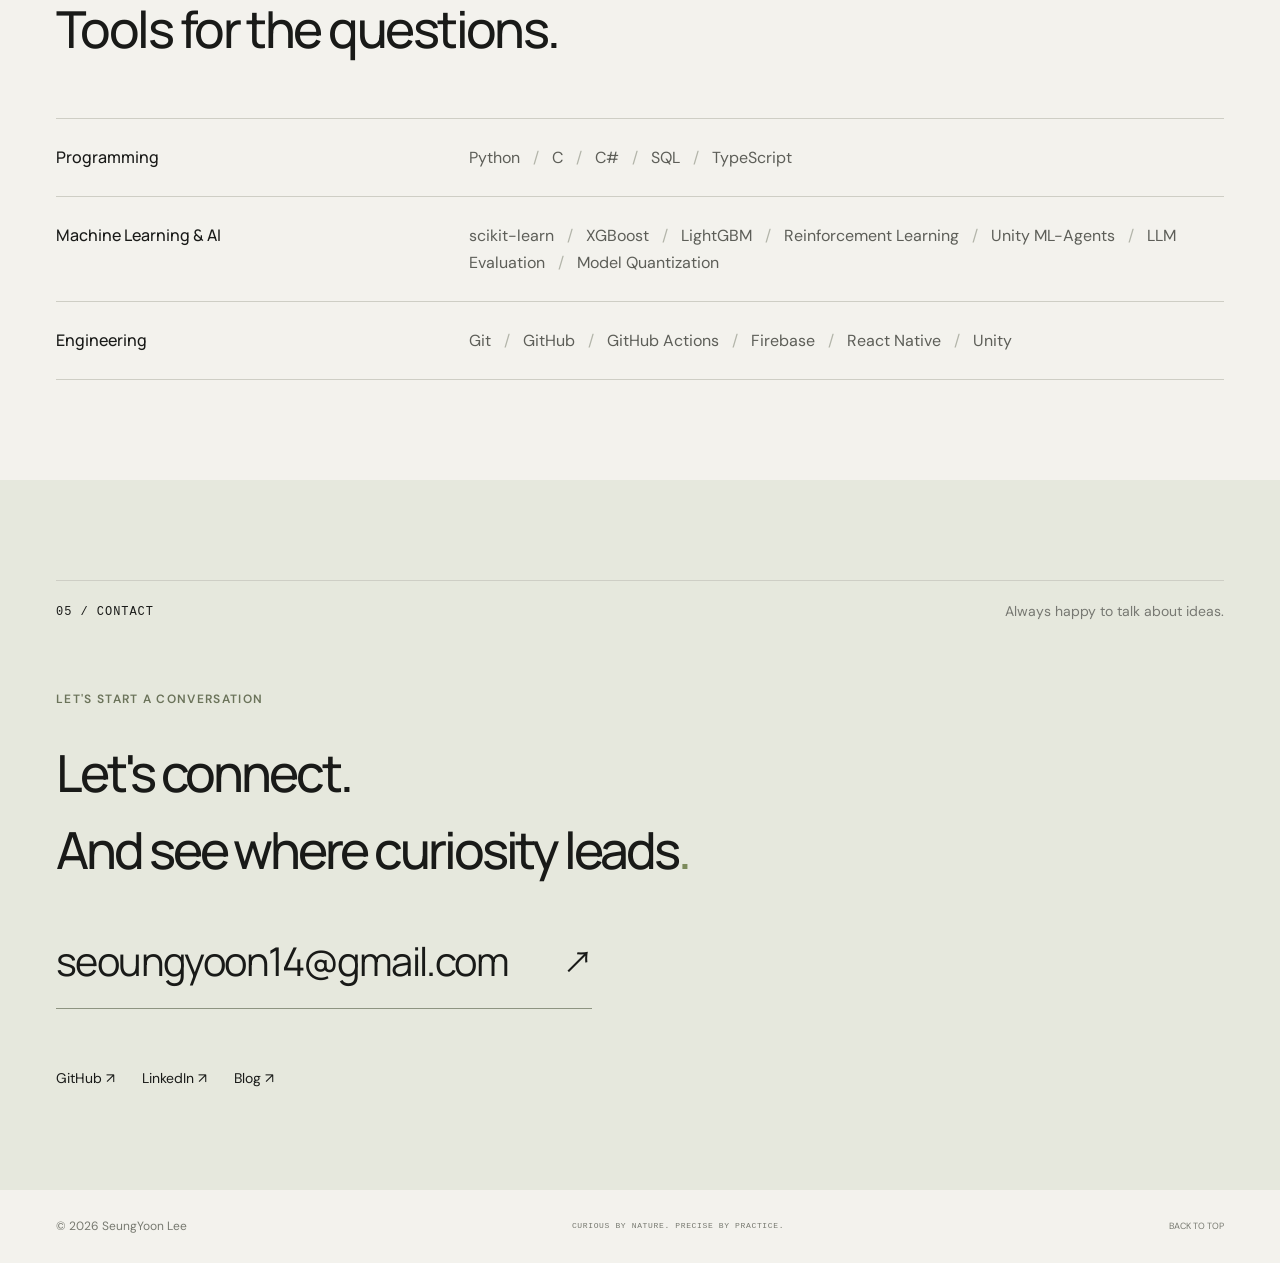
==== commit f537a1a3: "Restore original visual design while retaining English personal profile" ====
--- a/index.html
+++ b/index.html
@@ -1,112 +1,138 @@
-<!doctype html>
-<html lang="en">
-<head>
-  <meta charset="utf-8">
-  <meta name="viewport" content="width=device-width, initial-scale=1">
-  <meta name="theme-color" content="#ffffff">
-  <title>SeungYoon Lee</title>
-  <meta name="description" content="Undergraduate at Sangmyung University. Interested in human–AI interaction, trustworthy AI, language models, and healthcare AI.">
-  <meta property="og:title" content="SeungYoon Lee">
-  <meta property="og:description" content="Undergraduate at Sangmyung University. Interested in human–AI interaction, trustworthy AI, language models, and healthcare AI.">
-  <meta property="og:type" content="website">
-  <link rel="icon" href="assets/favicon.svg" type="image/svg+xml">
-  <link rel="stylesheet" href="styles.css?v=20261125-profile">
-  <script src="script.js?v=20261125-profile" defer></script>
-</head>
-<body data-page="profile">
-  <a class="skip-link" href="#main">Skip to content</a>
-  <header class="site-header">
-    <a class="site-name" href="index.html">SeungYoon Lee</a>
-    <nav aria-label="Main navigation">
-      <a href="index.html" aria-current="page">About</a>
-      <a href="index.html#research">Research</a>
-      <a href="projects.html">Projects</a>
-      <a href="assets/Lee-Seungyoon-CV.pdf?v=20261125-profile" target="_blank" rel="noopener">CV <span class="file-label">PDF</span></a>
-    </nav>
-  </header>
-  <div class="profile-layout">
-    <aside class="profile-sidebar" aria-label="Profile and contact information">
-      <img class="portrait" src="assets/portrait-color.png" alt="Portrait of SeungYoon Lee" width="576" height="767">
-      <h1>SeungYoon Lee</h1>
-      <p class="affiliation">Undergraduate student<br>Sangmyung University</p>
-      <p class="location">Seoul, Republic of Korea</p>
-      <a class="cv-button" href="assets/Lee-Seungyoon-CV.pdf?v=20261125-profile" target="_blank" rel="noopener">View my CV <span>PDF</span></a>
-      <a class="email" href="mailto:seoungyoon14@gmail.com">seoungyoon14@gmail.com</a>
-      <div class="social-links">
-        <a href="https://github.com/maxx0214" target="_blank" rel="noopener noreferrer">GitHub</a>
-        <a href="https://www.linkedin.com/in/%EC%8A%B9%EC%9C%A4-%EC%9D%B4-254b63433/" target="_blank" rel="noopener noreferrer">LinkedIn</a>
-        <a href="https://sylee0214.tistory.com/" target="_blank" rel="noopener noreferrer">Blog</a>
-      </div>
-    </aside>
-
-    <main id="main" class="profile-main">
-      <section class="about-section" id="about" aria-labelledby="about-title">
-        <p class="intro-label">Hello, I'm SeungYoon.</p>
-        <h2 id="about-title">A little about me</h2>
-        <p>I'm an undergraduate studying Human-Centered Artificial Intelligence at Sangmyung University. I'm curious about how people interact with AI, and how we can make AI systems more reliable and useful.</p>
-        <p>Building RAG systems got me interested in a question I keep coming back to: how do we know whether an AI system is actually working well? I'm exploring this through projects in retrieval, evaluation, reinforcement learning, and health data analysis.</p>
-        <p class="personal-note">Outside of studying and coding, I like working out and producing music.</p>
-      </section>
-
-      <section class="content-section" id="research-interests" aria-labelledby="interests-title">
-        <h2 id="interests-title">Research interests</h2>
-        <ul class="interest-list">
-          <li>Human–computer interaction</li>
-          <li>Trustworthy AI</li>
-          <li>Large language models</li>
-          <li>AI evaluation</li>
-          <li>Healthcare AI</li>
-          <li>Reinforcement learning</li>
-        </ul>
-        <p class="section-note">I'm particularly interested in how people understand and use AI outputs, and how evaluation can reflect the conditions in which AI is actually used.</p>
-      </section>
-
-      <section class="content-section" id="education" aria-labelledby="education-title">
-        <h2 id="education-title">Education</h2>
-        <div class="timeline-entry">
-          <p class="entry-date">Mar. 2023 – Present</p>
-          <div>
-            <h3>Sangmyung University</h3>
-            <p>B.S. candidate, Department of Human-Centered Artificial Intelligence</p>
-            <p class="secondary">Seoul, Republic of Korea</p>
-          </div>
-        </div>
-      </section>
-
-      <section class="content-section" id="research" aria-labelledby="research-title">
-        <h2 id="research-title">Research experience</h2>
-        <div class="timeline-entry">
-          <p class="entry-date">2026</p>
-          <div>
-            <p class="entry-type">Undergraduate research · First author · Manuscript submitted</p>
-            <h3>Night-to-Night Sleep Duration Variability and Daytime Sleepiness: An Actigraphy Study Using MESA Data</h3>
-            <p>I developed a Python analysis pipeline to study the relationship between sleep variability and daytime sleepiness, including data validation, derived sleep features, and adjusted regression analyses.</p>
-            <a class="text-link" href="projects.html#mesa">Read about the study</a>
-          </div>
-        </div>
-      </section>
-
-      <section class="content-section" id="activities" aria-labelledby="activities-title">
-        <h2 id="activities-title">Activities</h2>
-        <div class="timeline-entry compact">
-          <p class="entry-date">2026</p>
-          <div><h3>EXAONE Model Quantization Hackathon</h3><p>Explored sub-2-bit model quantization and the trade-offs between compression, inference efficiency, and model performance.</p><p class="secondary">LG</p></div>
-        </div>
-        <div class="timeline-entry compact">
-          <p class="entry-date">2023</p>
-          <div><h3>Quantum Information Hackathon</h3><p>Explored quantum recurrent neural networks for sequential learning tasks.</p><p class="secondary">Quantum Information Research Support Center (QCenter)</p></div>
-        </div>
-      </section>
-
-      <section class="content-section projects-invitation" aria-labelledby="explore-title">
-        <h2 id="explore-title">More of my work</h2>
-        <p>For implementation notes, experiments, and demos, visit my <a href="projects.html">projects page</a>.</p>
-      </section>
-    </main>
-  </div>
-  <footer class="site-footer">
-    <span>© 2026 SeungYoon Lee</span>
-    <a href="mailto:seoungyoon14@gmail.com">Get in touch</a>
-  </footer>
-</body>
-</html>
+<!doctype html>
+<html lang="en">
+<head>
+  <meta charset="utf-8">
+  <meta name="viewport" content="width=device-width, initial-scale=1">
+  <meta name="theme-color" content="#f3f2ed">
+  <title>SeungYoon Lee | Personal Website</title>
+  <meta name="description" content="SeungYoon Lee. Undergraduate at Sangmyung University, exploring human–AI interaction, trustworthy AI, and healthcare AI.">
+  <meta property="og:title" content="SeungYoon Lee | Personal Website">
+  <meta property="og:description" content="SeungYoon Lee. Undergraduate at Sangmyung University, exploring human–AI interaction, trustworthy AI, and healthcare AI.">
+  <meta property="og:type" content="website">
+  <link rel="icon" href="assets/favicon.svg" type="image/svg+xml">
+  <link rel="stylesheet" href="styles.css?v=20261125-original-design">
+  <script src="script.js?v=20261125-original-design" defer></script>
+</head>
+<body data-page="profile">
+  <a class="skip" href="#main">Skip to content</a>
+  <header class="header">
+    <a class="wordmark" href="index.html" aria-label="SeungYoon Lee home">SY<span class="mark-dot">.</span></a>
+    <nav aria-label="Main navigation"><a href="index.html#about">About</a><a href="index.html#focus">Interests</a><a href="projects.html">Projects</a><a href="assets/Lee-Seungyoon-CV.pdf?v=20261125-profile" target="_blank" rel="noopener">CV</a></nav>
+    <a class="header-contact" href="mailto:seoungyoon14@gmail.com">Let's talk</a>
+  </header>
+  <main id="main">
+    <section class="hero wrap" aria-labelledby="hero-title">
+      <div class="hero-top">
+<span class="eyebrow"><span class="status-dot"></span> UNDERGRADUATE / HUMAN-CENTERED AI</span><span class="mono edition">PERSONAL WEBSITE / 2026</span>
+</div>
+      <h1 id="hero-title">LEE<br><span>SEUNGYOON</span><span class="hero-star" aria-hidden="true">✳</span>
+</h1>
+      <div class="hero-bottom">
+<div>
+<p class="hero-statement">Curious about AI.<br>And the people who use it.</p>
+<p class="hero-caption">Learning, building, and asking better questions.</p>
+</div>
+<a class="round-link" href="projects.html" aria-label="Explore my projects"><span>EXPLORE<br>MY WORK</span><b aria-hidden="true">↓</b></a>
+</div>
+      <div class="hero-rule"><span class="mono">SEUNGYOON LEE / SANGMYUNG UNIVERSITY</span></div>
+    </section>
+
+    <section class="about section wrap" id="about" aria-labelledby="about-title">
+      <div class="section-label">
+<span class="mono">01 / ABOUT</span><span>A little about me.</span>
+</div>
+      <div class="about-grid">
+<div class="portrait-frame">
+<img src="assets/portrait-color.png" alt="Portrait of SeungYoon Lee" width="576" height="767" loading="lazy"><span class="mono">SEUNGYOON LEE / SEOUL, SOUTH KOREA</span>
+</div>
+      <div class="about-copy">
+<h2 id="about-title">Hi, I'm SeungYoon.<br><span class="muted">An undergraduate, still exploring.</span>
+</h2>
+<p>I'm studying Human-Centered Artificial Intelligence at Sangmyung University. I'm curious about how people interact with AI, and how we can make AI systems more reliable and useful.</p>
+<p>Building RAG systems got me interested in how we evaluate AI in practice. These days, I'm exploring LLM evaluation, human–AI interaction, reinforcement learning, and healthcare AI.</p>
+<p>Outside of studying and coding, I like working out and producing music.</p>
+<dl class="about-facts">
+<div>
+<dt>EDUCATION</dt>
+<dd>Sangmyung University · B.S. candidate<br><span>Human-Centered AI / 2023 — Present</span>
+</dd>
+</div>
+<div>
+<dt>INTERESTS</dt>
+<dd>HCI · Trustworthy AI · LLMs<br>AI Evaluation · Healthcare AI · Reinforcement Learning</dd>
+</div>
+</dl>
+<div class="text-links">
+<a class="cv-link" href="assets/Lee-Seungyoon-CV.pdf?v=20261125-profile" target="_blank" rel="noopener noreferrer">View my CV</a><a href="https://github.com/maxx0214" target="_blank" rel="noopener noreferrer">GitHub</a><a href="https://www.linkedin.com/in/%EC%8A%B9%EC%9C%A4-%EC%9D%B4-254b63433/" target="_blank" rel="noopener noreferrer">LinkedIn</a><a href="https://sylee0214.tistory.com/" target="_blank" rel="noopener noreferrer">Blog</a>
+</div>
+</div>
+</div>
+    </section>
+
+    <section class="work section" id="work" aria-labelledby="work-title"><div class="wrap">
+<div class="section-label">
+<span class="mono">02 / PROJECTS &amp; RESEARCH</span><span>Explore at your own pace.</span>
+</div>
+<div class="section-heading">
+<h2 id="work-title">A closer<br><em>look.</em>
+</h2>
+<div class="work-invitation">
+<p>RAG systems, evaluation experiments,<br>reinforcement learning, and sleep research.</p>
+<a class="detail-button" href="projects.html">Explore projects &amp; research</a>
+</div>
+</div>
+<p class="optional-note">Implementation notes, contributions, demos, and research findings are collected on a separate page.</p>
+</div></section><section class="focus section" id="focus" aria-labelledby="focus-title"><div class="wrap">
+<div class="section-label">
+<span class="mono">03 / RESEARCH INTERESTS</span><span>Questions I keep coming back to.</span>
+</div>
+<h2 id="focus-title">From building systems.<br><span>To understanding reliability.</span>
+</h2>
+<div class="focus-grid">
+<div>
+<span class="mono">HUMAN–AI INTERACTION</span><h3>How people use AI</h3>
+<p>I'm interested in how people understand AI outputs, when they trust them, and how interaction design shapes the way AI is used.</p>
+</div>
+<div>
+<span class="mono">EVALUATION &amp; RELIABILITY</span><h3>What the metrics tell us</h3>
+<p>I want to understand disagreements between evaluation metrics and human judgment, and design evaluations that reflect real use.</p>
+</div>
+<div>
+<span class="mono">HEALTHCARE AI</span><h3>Learning from health data</h3>
+<p>My sleep research introduced me to health data analysis. I'm interested in reliable AI for healthcare and medical applications.</p>
+</div>
+</div>
+</div></section>
+
+    <section class="skills section wrap" aria-labelledby="skills-title"><div class="section-label">
+<span class="mono">04 / TOOLKIT</span><span>Tools I learn by using.</span>
+</div>
+<h2 class="skills-title" id="skills-title">Tools for the questions.</h2>
+<div class="skill-row">
+<h3>Programming</h3>
+<p>Python <span>/</span> C <span>/</span> C# <span>/</span> SQL <span>/</span> TypeScript</p>
+</div>
+<div class="skill-row">
+<h3>Machine Learning &amp; AI</h3>
+<p>scikit-learn <span>/</span> XGBoost <span>/</span> LightGBM <span>/</span> Reinforcement Learning <span>/</span> Unity ML-Agents <span>/</span> LLM Evaluation <span>/</span> Model Quantization</p>
+</div>
+<div class="skill-row">
+<h3>Engineering</h3>
+<p>Git <span>/</span> GitHub <span>/</span> GitHub Actions <span>/</span> Firebase <span>/</span> React Native <span>/</span> Unity</p>
+</div></section>
+
+    <section class="contact section" id="contact" aria-labelledby="contact-title"><div class="wrap">
+<div class="section-label">
+<span class="mono">05 / CONTACT</span><span>Always happy to talk about ideas.</span>
+</div>
+<p class="eyebrow contact-pre">LET'S START A CONVERSATION</p>
+<h2 id="contact-title">Let's connect.<br>And see where curiosity leads<span>.</span>
+</h2>
+<a class="email-link" href="mailto:seoungyoon14@gmail.com">seoungyoon14@gmail.com <span aria-hidden="true">↗</span></a><div class="contact-bottom"><div class="text-links">
+<a href="https://github.com/maxx0214" target="_blank" rel="noopener noreferrer">GitHub ↗</a><a href="https://www.linkedin.com/in/%EC%8A%B9%EC%9C%A4-%EC%9D%B4-254b63433/" target="_blank" rel="noopener noreferrer">LinkedIn ↗</a><a href="https://sylee0214.tistory.com/" target="_blank" rel="noopener noreferrer">Blog ↗</a>
+</div></div>
+</div></section>
+  </main>
+  <footer class="footer wrap"><span>© 2026 SeungYoon Lee</span><span class="mono">CURIOUS BY NATURE. PRECISE BY PRACTICE.</span><a href="#">BACK TO TOP</a></footer>
+  </body>
+</html>
--- a/styles.css
+++ b/styles.css
@@ -1,145 +1,24 @@
-@import url('https://fonts.googleapis.com/css2?family=Baskervville:ital@0;1&family=DM+Sans:wght@400;450;500;600;650;700&display=swap');
-
-:root {
-  color-scheme: light;
-  --paper: #fff;
-  --ink: #242d38;
-  --muted: #647181;
-  --accent: #285e8c;
-  --line: #dfe5eb;
-  --soft: #f4f7fa;
-  --body: 'DM Sans', sans-serif;
-  --serif: 'Baskervville', Georgia, serif;
-}
-* { box-sizing: border-box; }
-html { scroll-behavior: smooth; scroll-padding-top: 30px; }
-body { margin: 0; color: var(--ink); background: var(--paper); font: 400 16px/1.8 var(--body); }
-img { display: block; max-width: 100%; height: auto; }
-a { color: var(--accent); text-decoration-thickness: 1px; text-underline-offset: 4px; }
-a:hover { color: #173f62; }
-a:focus-visible, summary:focus-visible { outline: 2px solid var(--accent); outline-offset: 5px; }
-h1, h2, h3, p { margin: 0; }
-h1, h2, h3 { font-weight: 500; line-height: 1.35; }
-p + p { margin-top: 17px; }
-.skip-link { position: absolute; top: -100px; left: 20px; z-index: 10; background: var(--ink); color: white; padding: 10px 20px; }
-.skip-link:focus { top: 12px; }
-.site-header { max-width: 1120px; margin: 0 auto; padding: 28px 0; display: flex; align-items: center; justify-content: space-between; gap: 24px; border-bottom: 1px solid var(--line); }
-.site-name { color: var(--ink); font-weight: 600; text-decoration: none; font-size: 17px; }
-.site-header nav { display: flex; align-items: center; gap: 30px; }
-.site-header nav a { color: var(--muted); font-size: 14px; text-decoration: none; }
-.site-header nav a:hover, .site-header nav a[aria-current] { color: var(--accent); }
-.site-header nav a[aria-current] { text-decoration: underline; text-underline-offset: 8px; }
-.file-label { font-size: 12px; color: var(--muted); margin-left: 3px; }
-.profile-layout { max-width: 1120px; margin: 68px auto 90px; display: grid; grid-template-columns: 245px minmax(0, 1fr); gap: 85px; align-items: start; }
-.profile-sidebar { position: sticky; top: 35px; }
-.portrait { width: 190px; aspect-ratio: 4 / 5; object-fit: cover; object-position: center 30%; border-radius: 3px; background: var(--soft); }
-.profile-sidebar h1 { font-family: var(--serif); font-size: 33px; letter-spacing: -.035em; margin-top: 24px; }
-.affiliation { font-size: 15px; margin-top: 11px; line-height: 1.7; }
-.location { color: var(--muted); font-size: 13px; margin-top: 10px; }
-.cv-button { display: inline-flex; align-items: center; justify-content: space-between; gap: 28px; color: var(--accent); border: 1px solid #b6c9d9; border-radius: 4px; padding: 8px 16px; margin-top: 25px; text-decoration: none; font-size: 14px; font-weight: 500; }
-.cv-button:hover { background: var(--soft); }
-.cv-button span { font-size: 12px; color: var(--muted); font-weight: 400; }
-.email { display: block; margin-top: 22px; font-size: 14px; overflow-wrap: anywhere; }
-.social-links { display: flex; flex-wrap: wrap; gap: 19px; margin-top: 13px; }
-.social-links a { font-size: 14px; text-decoration: none; }
-.social-links a:hover { text-decoration: underline; }
-.profile-main { min-width: 0; }
-.intro-label { color: var(--accent); font-size: 14px; margin-bottom: 11px; }
-.about-section h2 { font: 400 clamp(32px, 3.5vw, 45px)/1.2 var(--serif); letter-spacing: -.04em; margin-bottom: 26px; }
-.about-section p { max-width: 730px; }
-.about-section .personal-note { margin-top: 22px; color: #526476; }
-.content-section { border-top: 1px solid var(--line); margin-top: 43px; padding-top: 29px; }
-.content-section h2, .reading-section h2 { font-size: 22px; letter-spacing: -.035em; margin-bottom: 22px; }
-.interest-list { display: grid; grid-template-columns: 1fr 1fr; gap: 8px 30px; margin: 0 0 21px; padding-left: 19px; }
-.interest-list li::marker { color: #7290a8; font-size: 12px; }
-.section-note { color: var(--muted); }
-.timeline-entry { display: grid; grid-template-columns: 140px minmax(0, 1fr); gap: 22px; }
-.entry-date { font-size: 13px; color: var(--muted); line-height: 1.8; padding-top: 2px; }
-.timeline-entry h3 { font-size: 17px; font-weight: 600; margin-bottom: 8px; }
-.timeline-entry p:not(.entry-date):not(.entry-type) { font-size: 15px; line-height: 1.8; }
-.timeline-entry .secondary { color: var(--muted); font-size: 13px !important; margin-top: 7px; }
-.entry-type { font-size: 12px; color: var(--muted); line-height: 1.7; margin-bottom: 11px; }
-.text-link { display: inline-block; font-size: 14px; margin-top: 15px; }
-.compact + .compact { margin-top: 26px; }
-.projects-invitation { padding-bottom: 4px; }
-.projects-invitation p { color: var(--muted); }
-.site-footer { max-width: 1120px; margin: 0 auto; border-top: 1px solid var(--line); padding: 24px 0 30px; color: var(--muted); font-size: 13px; display: flex; justify-content: space-between; gap: 20px; }
-.site-footer a { text-decoration: none; }
-.projects-main { width: min(900px, calc(100% - 64px)); margin: 56px auto 90px; }
-.back-link { font-size: 14px; }
-.page-heading h1 { font: 400 clamp(36px, 5vw, 54px)/1.2 var(--serif); letter-spacing: -.035em; margin: 25px 0 20px; }
-.page-heading > p { max-width: 660px; color: var(--muted); }
-.project-index { display: flex; flex-wrap: wrap; gap: 12px 25px; padding: 24px 0 32px; font-size: 14px; }
-.project-index a { text-decoration: none; }
-.project-entry { padding: 38px 0 44px; border-top: 1px solid var(--line); scroll-margin-top: 20px; }
-.project-heading { display: flex; justify-content: space-between; gap: 20px; align-items: flex-start; margin-bottom: 24px; }
-.project-heading h2 { font: 400 34px/1.25 var(--serif); letter-spacing: -.025em; }
-.project-subtitle { color: var(--muted); margin-top: 9px; }
-.resource-link { font-size: 14px; flex-shrink: 0; margin-top: 38px; }
-.project-entry > h3 { font-size: 18px; font-weight: 600; margin: 28px 0 12px; }
-.project-entry ul { padding-left: 23px; margin: 20px 0 26px; }
-.project-entry li + li { margin-top: 10px; }
-.project-details { border-top: 1px solid var(--line); }
-.project-details:last-of-type { border-bottom: 1px solid var(--line); }
-.project-details summary { padding: 17px 5px; cursor: pointer; font-size: 15px; color: var(--accent); }
-.project-details summary::marker { font-size: 12px; }
-.details-body { padding: 9px 0 27px; }
-.details-body h3 { font-size: 19px; margin: 12px 0; }
-.details-body h3:not(:first-child) { margin-top: 28px; }
-.details-body figure { margin: 25px 0; }
-.details-body figure img { width: 100%; height: auto; background: var(--soft); border: 1px solid var(--line); border-radius: 4px; }
-.details-body figcaption { font-size: 13px; color: var(--muted); margin-top: 8px; }
-.resource-links { display: flex; flex-wrap: wrap; gap: 12px 26px; font-size: 14px; }
-.stack { font-size: 13px; color: var(--muted); margin-top: 23px; }
-.research-status { font-size: 14px; color: var(--accent); margin-bottom: 17px; }
-.video-frame { width: 100%; aspect-ratio: 16 / 9; background: #f1f3f5; margin-bottom: 17px; }
-.video-frame iframe { display: block; width: 100%; height: 100%; border: 0; }
-.video-frame + a { font-size: 14px; }
-.reading-section { border-top: 1px solid var(--line); padding-top: 32px; margin-top: 10px; }
-.reading-list { margin: 0; padding-left: 20px; }
-.reading-list li + li { margin-top: 17px; }
-.reading-list span { display: block; color: var(--muted); font-size: 13px; margin-top: 3px; }
-@media (max-width: 1200px) {
-  .site-header, .site-footer, .profile-layout { margin-left: 40px; margin-right: 40px; }
-  .profile-layout { gap: 55px; grid-template-columns: 225px minmax(0, 1fr); }
-  .timeline-entry { grid-template-columns: 110px minmax(0, 1fr); gap: 20px; }
-}
-@media (max-width: 760px) {
-  .site-header { padding: 21px 0; align-items: flex-start; }
-  .site-header, .site-footer, .profile-layout { margin-left: 24px; margin-right: 24px; }
-  .site-header { flex-direction: column; gap: 16px; }
-  .site-header nav { width: 100%; gap: 23px; }
-  .site-header nav a { font-size: 14px; }
-  .profile-layout { grid-template-columns: 1fr; gap: 43px; margin-top: 35px; margin-bottom: 55px; }
-  .profile-sidebar { position: static; display: grid; grid-template-columns: 110px minmax(0, 1fr); column-gap: 23px; align-items: start; }
-  .portrait { width: 110px; grid-row: 1 / 5; }
-  .profile-sidebar h1 { margin: 0; font-size: 29px; }
-  .affiliation { font-size: 14px; margin-top: 8px; }
-  .location { margin-top: 8px; }
-  .cv-button { justify-self: start; margin-top: 15px; padding: 6px 13px; gap: 18px; }
-  .email, .social-links { grid-column: 1 / -1; }
-  .email { margin-top: 22px; }
-  .social-links { margin-top: 10px; }
-  .about-section h2 { font-size: 36px; }
-  .content-section { margin-top: 33px; padding-top: 25px; }
-  .interest-list { grid-template-columns: 1fr; gap: 7px; }
-  .timeline-entry { grid-template-columns: 1fr; gap: 7px; }
-  .entry-date { padding: 0; }
-  .project-heading { flex-direction: column; gap: 12px; }
-  .resource-link { margin-top: 0; }
-  .projects-main { width: calc(100% - 48px); margin-top: 35px; margin-bottom: 55px; }
-  .project-heading h2 { font-size: 30px; }
-  .project-entry { padding-top: 29px; padding-bottom: 32px; }
-  .project-index { gap: 10px 23px; }
-  .site-footer { font-size: 12px; }
-}
-@media (prefers-reduced-motion: reduce) { html { scroll-behavior: auto; } }
-@media print {
-  .site-header, .site-footer, .cv-button, .project-index, .video-details { display: none; }
-  .profile-layout { margin: 0; grid-template-columns: 180px 1fr; gap: 35px; }
-  .profile-sidebar { position: static; }
-  .portrait { width: 140px; }
-  .content-section { margin-top: 23px; padding-top: 18px; }
-  .project-entry { break-inside: avoid; }
-  .projects-main { width: 100%; margin: 0; }
-}
+@import url('https://fonts.googleapis.com/css2?family=DM+Sans:wght@400;500;600;700&family=Manrope:wght@400;500;600;700;800&family=Noto+Sans+KR:wght@400;500;600;700;800&display=swap');
+:root{--paper:#f3f2ed;--ink:#191a18;--muted:#777872;--line:#cecec5;--accent:#ccff59;--font:'DM Sans','Noto Sans KR',sans-serif;--display:'Manrope','Noto Sans KR',sans-serif}*{box-sizing:border-box}html{scroll-behavior:smooth;scroll-padding-top:100px}body{margin:0;background:var(--paper);color:var(--ink);font-family:var(--font);font-size:16px;line-height:1.7}body.modal-open{overflow:hidden}::selection{background:var(--accent);color:var(--ink)}a{color:inherit;text-decoration:none}button{font:inherit;color:inherit;cursor:pointer}a,button{-webkit-tap-highlight-color:transparent}a:focus-visible,button:focus-visible{outline:3px solid #6b842e;outline-offset:6px}img{display:block;max-width:100%;height:auto}h1,h2,h3,p{margin:0}h1,h2,h3{font-family:var(--display)}.wrap{width:min(1320px,calc(100% - 112px));margin-inline:auto}.mono{font:11px/1.6 ui-monospace,SFMono-Regular,Consolas,monospace;letter-spacing:.08em}.muted{color:var(--muted)}.skip{position:absolute;left:12px;top:-80px;background:var(--ink);color:white;padding:12px;z-index:10}.skip:focus{top:12px}.header{height:94px;width:calc(100% - 112px);margin:auto;display:flex;align-items:center;justify-content:space-between;border-bottom:1px solid var(--line)}.wordmark{font-family:var(--display);font-weight:800;font-size:32px;letter-spacing:-3px}.mark-dot{color:#73864d;padding-left:3px}.header nav{display:flex;gap:36px;font-size:13px}.header nav a{transition:opacity .2s}.header nav a:hover{opacity:.5}.header nav span{font:10px ui-monospace,monospace;color:var(--muted);vertical-align:super}.header-contact{font-size:13px;border:1px solid var(--ink);padding:8px 18px;border-radius:30px;display:flex;gap:26px;align-items:center}.header-contact:hover{background:var(--ink);color:var(--paper)}.hero{padding-top:48px;position:relative}.hero-top{display:flex;justify-content:space-between;align-items:center}.eyebrow{font-size:11px;letter-spacing:.11em;font-weight:600;display:flex;align-items:center;gap:10px}.status-dot{width:7px;height:7px;background:#73864d;border-radius:50%;display:inline-block}.hero h1{position:relative;font-size:clamp(60px,12.3vw,178px);line-height:.97;letter-spacing:-.08em;font-weight:600;margin:45px 0 35px}.hero h1>span:not(.hero-star){display:block}.hero-star{position:absolute;right:3%;top:0;font-size:130px;line-height:1;font-weight:400;letter-spacing:0;color:#758254}.hero-bottom{display:flex;justify-content:space-between;align-items:center;margin:32px 0 52px}.hero-statement{font-size:clamp(20px,2.1vw,29px);line-height:1.6;letter-spacing:-.045em;font-weight:500}.hero-caption{font-size:13px;color:var(--muted);margin-top:13px}.round-link{width:116px;height:116px;border-radius:50%;border:1px solid var(--ink);display:flex;align-items:center;justify-content:center;gap:12px;transition:background .2s}.round-link span{font:10px/1.5 var(--font);letter-spacing:.06em}.round-link b{font-size:27px;font-weight:400}.round-link:hover{background:var(--accent)}.hero-rule{border-top:1px solid var(--line);padding:18px 0;display:flex;justify-content:space-between;align-items:center}.hero-rule a{font-size:12px}.hero-rule a span{margin-left:20px}.section{padding-top:100px;padding-bottom:100px}.section-label{border-top:1px solid var(--line);padding-top:19px;display:flex;justify-content:space-between;align-items:center;margin-bottom:65px}.section-label>span:last-child{font-size:12px;color:var(--muted)}.about{padding-top:80px}.about-grid{display:grid;grid-template-columns: .72fr 1.28fr;gap:100px;align-items:start}.portrait-frame{position:relative;max-width:330px}.portrait-frame img{aspect-ratio:4/5;object-fit:cover;object-position:center 35%;background:#ddd}.portrait-frame>span{display:block;margin-top:16px;color:var(--muted)}.about-copy h2{font-size:clamp(25px,2.65vw,39px);line-height:1.5;letter-spacing:-.045em;font-weight:500;margin:-10px 0 25px}.about-copy>p{font-size:14px;color:#60615b;line-height:1.95;margin-bottom:14px;max-width:630px;word-break:keep-all}.about-copy strong{color:var(--ink);font-weight:500}.about-facts{margin:30px 0 26px;border-top:1px solid var(--line)}.about-facts>div{display:grid;grid-template-columns:130px 1fr;border-bottom:1px solid var(--line);padding:15px 0}.about-facts dt{font:10px/1.7 ui-monospace,monospace;color:var(--muted);letter-spacing:.08em}.about-facts dd{font-size:12px;margin:0}.about-facts dd span{color:var(--muted)}.text-links{display:flex;flex-wrap:wrap;gap:27px;font-size:12px}.text-links a:hover{text-decoration:underline;text-underline-offset:5px}.work{background:#e9e9e2}.section-heading{display:flex;justify-content:space-between;align-items:flex-end;margin-bottom:65px}.section-heading h2{font-size:clamp(52px,6.7vw,96px);font-weight:500;line-height:1.02;letter-spacing:-.065em}.section-heading h2 em{font-style:normal;color:var(--muted)}.section-heading>p{font-size:13px;color:#63645d;margin-bottom:5px;line-height:1.9;word-break:keep-all}.project{display:grid;grid-template-columns:1fr 1fr;gap:60px;border-top:1px solid #bebfb4;padding:48px 0 65px}.project:last-child{padding-bottom:0}.project-visual{position:relative;min-height:420px;display:flex;align-items:center;justify-content:center;overflow:hidden}.visual-label,.visual-foot{position:absolute;left:24px;z-index:1;font-size:9px}.visual-label{top:23px}.visual-foot{bottom:23px}.turini-visual{background:#d3dfbd}.turini-visual img{width:76%;mix-blend-mode:multiply;border-radius:4px}.rl-visual{background:#262c2c;color:#d8ddd7}.rl-visual img{width:88%;border:1px solid #4e5451;transform:perspective(1000px) rotateY(-8deg) rotateX(5deg);box-shadow:0 30px 30px #0003}.research-visual{background:#dce0e7;color:#454f64}.research-art{padding:75px 35px 65px;width:100%}.research-art>span{font-family:var(--display);font-size:clamp(25px,3vw,44px);line-height:1.02;letter-spacing:-.055em}.research-art svg{width:100%;margin-top:25px}.research-art small{font:8px ui-monospace,monospace;letter-spacing:.07em}.project-copy{display:flex;flex-direction:column;align-items:flex-start;padding:6px 0}.project-kicker{color:var(--muted);font-size:9px;margin-bottom:20px}.submitted{color:#4d6352}.project h3{font-size:42px;font-weight:500;letter-spacing:-.045em;line-height:1.05}.project h3>span{display:block;font-family:var(--font);font-size:15px;font-weight:500;letter-spacing:-.03em;margin-top:13px}.project-copy>p{font-size:13px;line-height:1.95;color:#61625a;margin-top:22px;word-break:keep-all}.tags{padding:0;list-style:none;display:flex;flex-wrap:wrap;gap:7px;margin:19px 0 23px}.tags li{border:1px solid #bfc1b4;border-radius:20px;padding:3px 10px;font-size:9px;line-height:1.5}.project-insight{border-left:2px solid #6c7c50;padding-left:14px;margin-bottom:28px}.project-insight>span{font-size:9px;color:#6c7c50}.project-insight p{font-size:12px;line-height:1.85;margin-top:5px;word-break:keep-all}.project-actions{display:flex;width:100%;align-items:center;gap:25px;margin-top:auto;font-size:11px}.detail-button{background:var(--ink);border:1px solid var(--ink);border-radius:0;color:var(--paper);padding:11px 15px;font-size:11px;display:flex;align-items:center;justify-content:space-between;gap:30px}.detail-button:hover{background:#41443a}.project-actions>a:hover{text-decoration:underline}.paper-status{color:var(--muted);font-size:10px}.focus{background:var(--ink);color:var(--paper)}.focus .section-label{border-color:#45463e}.focus .section-label>span:last-child{color:#a9aaa2}.focus h2{font-size:clamp(30px,4.7vw,67px);font-weight:500;line-height:1.3;letter-spacing:-.055em}.focus h2>span{color:#8b8d83}.focus-grid{display:grid;grid-template-columns:1fr 1fr 1fr;gap:50px;margin-top:65px}.focus-grid>div{border-top:1px solid #45463e;padding-top:20px}.focus-grid .mono{color:var(--accent)}.focus-grid h3{font-size:19px;font-weight:400;margin-top:22px;margin-bottom:14px;letter-spacing:-.03em}.focus-grid p{font-size:12px;line-height:1.95;color:#a9aaa2;word-break:keep-all}.skills-title{font-size:clamp(28px,4vw,51px);font-weight:500;letter-spacing:-.05em;margin-bottom:45px}.skill-row{display:grid;grid-template-columns:1fr 2fr;border-top:1px solid var(--line);padding:25px 0;gap:35px}.skill-row:last-child{border-bottom:1px solid var(--line)}.skill-row h3{font-size:13px;font-weight:500}.skill-row p{font-size:13px;color:#5d5e58}.skill-row p span{color:#b3b5aa;padding:0 9px}.contact{background:#e6e8dd}.contact-pre{color:#6b735a;margin-bottom:25px}.contact h2{font-size:clamp(30px,4vw,55px);line-height:1.5;font-weight:500;letter-spacing:-.06em}.contact h2>span{color:#7d8b5c}.email-link{font-size:clamp(16px,3.1vw,43px);font-family:var(--display);letter-spacing:-.04em;display:inline-flex;align-items:center;gap:55px;margin-top:40px;border-bottom:1px solid #8e9481;padding-bottom:12px;max-width:100%;overflow-wrap:anywhere}.email-link>span{font-size:30px}.email-link:hover{color:#596746}.contact-bottom{display:flex;justify-content:space-between;align-items:center;margin-top:58px;gap:20px}.pdf-link{font-size:12px;border:1px solid #a4aa96;padding:10px 16px}.pdf-link:hover{background:#d0d7bd}.footer{padding-top:26px;padding-bottom:26px;display:flex;align-items:center;justify-content:space-between;gap:20px;font-size:10px;color:#777970}.footer .mono{font-size:8px}.footer>a{font-size:9px}dialog{padding:0;border:0;width:min(900px,calc(100% - 40px));max-height:90vh;overflow-y:auto;background:var(--paper);color:var(--ink);box-shadow:0 40px 100px #0005}dialog::backdrop{background:#111b;backdrop-filter:blur(5px)}.dialog-bar{display:flex;align-items:center;justify-content:space-between;position:sticky;top:0;background:var(--paper);border-bottom:1px solid var(--line);padding:18px 30px;z-index:2}.dialog-bar button{background:transparent;border:0;font-size:12px;display:flex;gap:18px;align-items:center}.dialog-bar button span{font-size:24px}#dialog-content{padding:35px 45px 50px}#dialog-content h2{font-size:40px;line-height:1.2;font-weight:500;letter-spacing:-.04em;margin-bottom:18px}#dialog-content .dialog-subtitle{color:var(--muted);font-size:13px;margin-bottom:28px}#dialog-content h3{font-size:18px;font-weight:500;margin:32px 0 12px}#dialog-content p,#dialog-content li{font-size:14px;color:#5b5d54;line-height:1.95;word-break:keep-all}#dialog-content ul{padding-left:20px}#dialog-content figure{margin:25px 0}#dialog-content figure img{width:100%;background:white;padding:14px}#dialog-content figcaption{font-size:10px;color:var(--muted);margin-top:8px}#dialog-content .dialog-link{display:inline-block;margin-top:25px;border-bottom:1px solid var(--ink);font-size:13px}.research-note{border-left:3px solid #7a8664;padding:10px 18px;background:#e5e7dd}.flow{display:flex;flex-wrap:wrap;gap:8px;align-items:center;margin:20px 0}.flow span{font:10px/1.6 ui-monospace,monospace;border:1px solid var(--line);padding:8px}.flow b{font-weight:400}
+@media(min-width:1600px){.hero h1{font-size:178px}}
+@media(max-width:1050px){.wrap{width:calc(100% - 72px)}.header{width:calc(100% - 72px)}.about-grid{gap:55px}.project{gap:35px}.project-visual{min-height:390px}.hero-star{font-size:100px}.project h3{font-size:35px}.section-heading>p{max-width:270px}.focus-grid{gap:30px}.footer>.mono{display:none}}
+@media(max-width:760px){html{scroll-padding-top:30px}.wrap{width:calc(100% - 40px)}.header{width:calc(100% - 40px);height:76px}.header nav{gap:17px;font-size:11px}.wordmark{font-size:27px}.header-contact{font-size:10px;gap:12px;padding:7px 10px}.hero{padding-top:30px}.eyebrow{font-size:9px}.edition{font-size:8px}.hero h1{font-size:12.6vw;margin-top:37px;letter-spacing:-.075em}.hero-star{font-size:52px;right:0;top:-7px}.hero-statement{font-size:20px}.hero-bottom{margin:28px 0 35px;gap:18px}.hero-caption{font-size:10px}.round-link{width:84px;height:84px;min-width:84px;gap:7px}.round-link span{font-size:7px}.round-link b{font-size:24px}.hero-rule>.mono{font-size:8px}.hero-rule a{font-size:10px}.hero-rule a span{margin-left:5px}.section{padding-top:65px;padding-bottom:65px}.section-label{margin-bottom:40px;gap:20px;align-items:flex-start}.section-label>.mono{font-size:9px}.section-label>span:last-child{font-size:10px;text-align:right}.about-grid{grid-template-columns:1fr;gap:38px}.portrait-frame{width:180px}.portrait-frame>span{font-size:8px}.about-copy h2{font-size:27px}.about-copy>p{font-size:13px}.about-facts>div{grid-template-columns:100px 1fr}.section-heading{display:block;margin-bottom:35px}.section-heading h2{font-size:63px}.section-heading>p{max-width:none;margin-top:25px;font-size:12px}.project{grid-template-columns:1fr;gap:28px;padding:32px 0 48px}.project-visual{min-height:0;height:320px}.turini-visual img{max-height:240px;width:auto;max-width:85%}.rl-visual img{max-height:230px;width:90%;object-fit:contain}.research-art{padding:65px 30px}.research-art>span{font-size:38px}.research-art svg{height:90px;margin-top:10px}.project h3{font-size:36px}.project h3>span{font-size:14px}.project-copy>p{font-size:13px}.project-insight{margin-bottom:24px}.project-insight p{font-size:12px}.focus h2{font-size:32px}.focus-grid{grid-template-columns:1fr;gap:30px;margin-top:40px}.focus-grid h3{margin-top:15px}.focus-grid p{font-size:13px}.skills-title{font-size:32px}.skill-row{grid-template-columns:1fr;gap:10px;padding:20px 0}.skill-row p{font-size:12px}.skill-row p span{padding:0 5px}.contact h2{font-size:29px}.email-link{font-size:23px;gap:15px;margin-top:28px}.email-link>span{font-size:22px}.contact-bottom{align-items:flex-start;flex-direction:column;gap:30px;margin-top:35px}.footer{flex-wrap:wrap;font-size:9px;padding-top:20px;padding-bottom:20px}.footer>a{font-size:8px}#dialog-content{padding:26px 22px 35px}#dialog-content h2{font-size:31px}#dialog-content p,#dialog-content li{font-size:13px}.dialog-bar{padding:14px 22px}}
+@media(prefers-reduced-motion:reduce){html{scroll-behavior:auto}*{transition:none!important;animation:none!important}}
+@media print{.header,.round-link,.project-actions,dialog,.footer>a{display:none}.wrap{width:100%}.section{padding:30px 0}.hero h1{font-size:90px}.project{break-inside:avoid}.focus,.work,.contact{background:white;color:black}.focus p,.focus h2>span{color:#555}body{background:white}.section-label{margin-bottom:25px}.about-grid{grid-template-columns:180px 1fr;gap:30px}.project-visual{min-height:250px}.focus-grid{gap:25px}}
+
+.about-copy .cv-link{font-weight:700;text-decoration:underline;text-underline-offset:5px}
+
+.project-actions{flex-wrap:wrap;row-gap:12px}.contribution-title{font-size:10px;font-weight:500;margin:0 0 10px;letter-spacing:.08em}.contribution-list{margin:0 0 24px;padding-left:17px;font-size:12px;line-height:1.85;color:#61625a;word-break:keep-all}.contribution-list li+li{margin-top:5px}#dialog-content .detail-contributions li+li{margin-top:14px}#dialog-content .detail-contributions strong{color:var(--ink);font-weight:600}
+
+.video-frame{width:100%;aspect-ratio:16/9;background:#171815;margin:20px 0 10px;overflow:hidden}.video-frame iframe{display:block;width:100%;height:100%;border:0}#dialog-content .video-link{margin-top:8px}.detail-resources{display:flex;flex-wrap:wrap;column-gap:25px;row-gap:8px}#dialog-content strong{font-weight:600;color:var(--ink)}
+
+/* Books and the reserved open-source section */
+.reading-heading{display:flex;justify-content:space-between;align-items:flex-end;gap:30px;margin-bottom:45px}.reading-heading h2,.open-source h2{font-size:clamp(32px,4.4vw,62px);font-weight:500;line-height:1.15;letter-spacing:-.055em}.reading-heading p{font-size:13px;color:var(--muted);word-break:keep-all}.book-grid{display:grid;grid-template-columns:repeat(3,minmax(0,1fr));gap:30px}.book-card{min-width:0}.book-cover{height:320px;background:#e9e9e2;display:flex;align-items:center;justify-content:center;padding:30px}.book-cover img{height:100%;width:auto;max-width:100%;object-fit:contain;box-shadow:9px 12px 20px #191a1814}.book-copy{padding-top:22px}.book-copy>.mono{font-size:9px;color:var(--muted)}.book-copy h3{font-size:18px;line-height:1.6;font-weight:500;letter-spacing:-.035em;margin-top:10px;word-break:keep-all}.book-copy p{font-size:12px;color:var(--muted);margin-top:9px}.open-source{padding-top:25px}.open-source-space{height:48px}.header nav{gap:26px}
+@media(max-width:760px){.reading-heading{display:block;margin-bottom:30px}.reading-heading p{margin-top:16px;font-size:12px}.book-grid{grid-template-columns:1fr;gap:36px}.book-cover{height:330px;padding:30px}.book-copy{padding-top:16px}.book-copy h3{font-size:18px}.open-source{padding-top:10px}.open-source-space{height:25px}.header{height:auto;min-height:104px;flex-wrap:wrap;padding-top:15px;row-gap:12px}.header nav{order:3;flex-basis:100%;justify-content:space-between;gap:15px;padding-bottom:14px}.header-contact{margin-left:auto}.reading-heading h2,.open-source h2{font-size:36px}}
+@media print{.book-grid{grid-template-columns:repeat(3,minmax(0,1fr))}.book-card{break-inside:avoid}.book-cover{height:180px}.open-source{display:none}}
+
+
+/* English content and optional project navigation within the original design. */
+.header nav{font-size:14px}.header-contact,.text-links{font-size:14px}.mono,.eyebrow{font-size:12px}.about-copy>p{font-size:16px;line-height:1.85}.about-facts dt,.about-facts dd{font-size:14px}.hero-caption{font-size:14px}.section-label>span:last-child{font-size:14px}.hero-statement{letter-spacing:-.035em}.work-invitation{max-width:440px}.work-invitation p{font-size:16px;color:#61625a;margin-bottom:25px}.work-invitation .detail-button{display:inline-flex;font-size:14px;padding:14px 22px}.optional-note{color:#61625a;font-size:14px;max-width:700px}.focus-grid p{font-size:16px}.focus-grid h3{font-size:23px}.skill-row h3,.skill-row p{font-size:16px}.contact-pre{font-size:12px}.footer{font-size:12px}
+.projects-main{padding-top:55px;padding-bottom:60px}.page-heading .section-label{margin-bottom:45px}.page-heading h1{font-size:clamp(64px,10vw,142px);line-height:1;letter-spacing:-.07em;font-weight:500}.page-heading h1 span{color:var(--muted)}.page-heading>p{max-width:680px;font-size:16px;margin-top:30px;color:#61625a}.project-index{display:flex;flex-wrap:wrap;gap:15px 30px;margin:35px 0 55px;font-size:14px}.project-index a{border-bottom:1px solid var(--line);padding-bottom:5px}.project-entry .project-visual{min-height:420px;max-height:520px}.project-entry .project-copy{min-width:0}.project-heading{width:100%}.project-heading h2{font-size:42px;font-weight:500;letter-spacing:-.045em;line-height:1.15;margin:14px 0}.project-subtitle{font-size:16px;color:#61625a}.entry-type{font:12px/1.7 ui-monospace,monospace;color:var(--muted)}.resource-link{display:inline-block;font-size:14px;border-bottom:1px solid var(--line);margin-top:18px}.project-copy>p,.project-copy>ul{font-size:16px;line-height:1.85;color:#61625a}.project-copy>h3{font-size:18px;line-height:1.5;margin-top:24px;letter-spacing:-.025em}.project-copy>ul{padding-left:20px;margin-top:14px}.project-copy>ul li+li{margin-top:10px}.project-copy .stack{font-size:13px;margin-top:25px;color:var(--muted)}.research-status{font-size:13px!important;color:#4d6352!important}.project-details{width:100%;border-top:1px solid #bebfb4;margin-top:18px;padding-top:16px}.project-details summary{cursor:pointer;font-size:14px;font-weight:500;line-height:1.7}.project-details summary:focus-visible{outline:3px solid #6b842e;outline-offset:6px}.details-body{padding-top:22px;font-size:16px;color:#61625a;line-height:1.85}.details-body p+p{margin-top:16px}.details-body h3{font-size:19px;line-height:1.5;margin:10px 0 14px}.details-body figure{margin:25px 0}.details-body figure img{width:100%}.details-body figcaption{font-size:12px;color:var(--muted);margin-top:10px}.details-body a{font-size:14px;border-bottom:1px solid var(--line)}.resource-links{display:flex;flex-wrap:wrap;gap:15px 25px}.video-frame iframe{border:0}.evaluation-visual{background:#dbe0cb}.evaluation-visual img{width:88%}.book-copy h3{font-size:20px}.book-copy p{font-size:14px}.book-copy>.mono{font-size:12px}
+@media(max-width:760px){.header nav{font-size:14px}.header-contact{font-size:12px}.hero .eyebrow{font-size:10px}.hero .edition{font-size:10px}.hero-star{font-size:46px}.hero-rule>.mono{font-size:10px}.section-label>.mono{font-size:12px}.section-label>span:last-child{font-size:12px}.about-copy h2{font-size:29px}.about-copy>p{font-size:16px}.about-facts>div{grid-template-columns:95px 1fr}.text-links{font-size:14px;gap:22px}.hero-caption{font-size:13px}.section-heading h2{font-size:63px}.work-invitation{margin-top:25px}.focus-grid p{font-size:16px}.skill-row p,.skill-row h3{font-size:16px}.projects-main{padding-top:35px}.project-entry .project-visual{min-height:0;max-height:320px}.project-heading h2{font-size:36px}.project-copy>p,.project-copy>ul{font-size:16px}.project-index{margin-bottom:35px;gap:14px 20px}.reading-heading h2{font-size:36px}.book-copy h3{font-size:20px}.page-heading .section-label{margin-bottom:30px}}
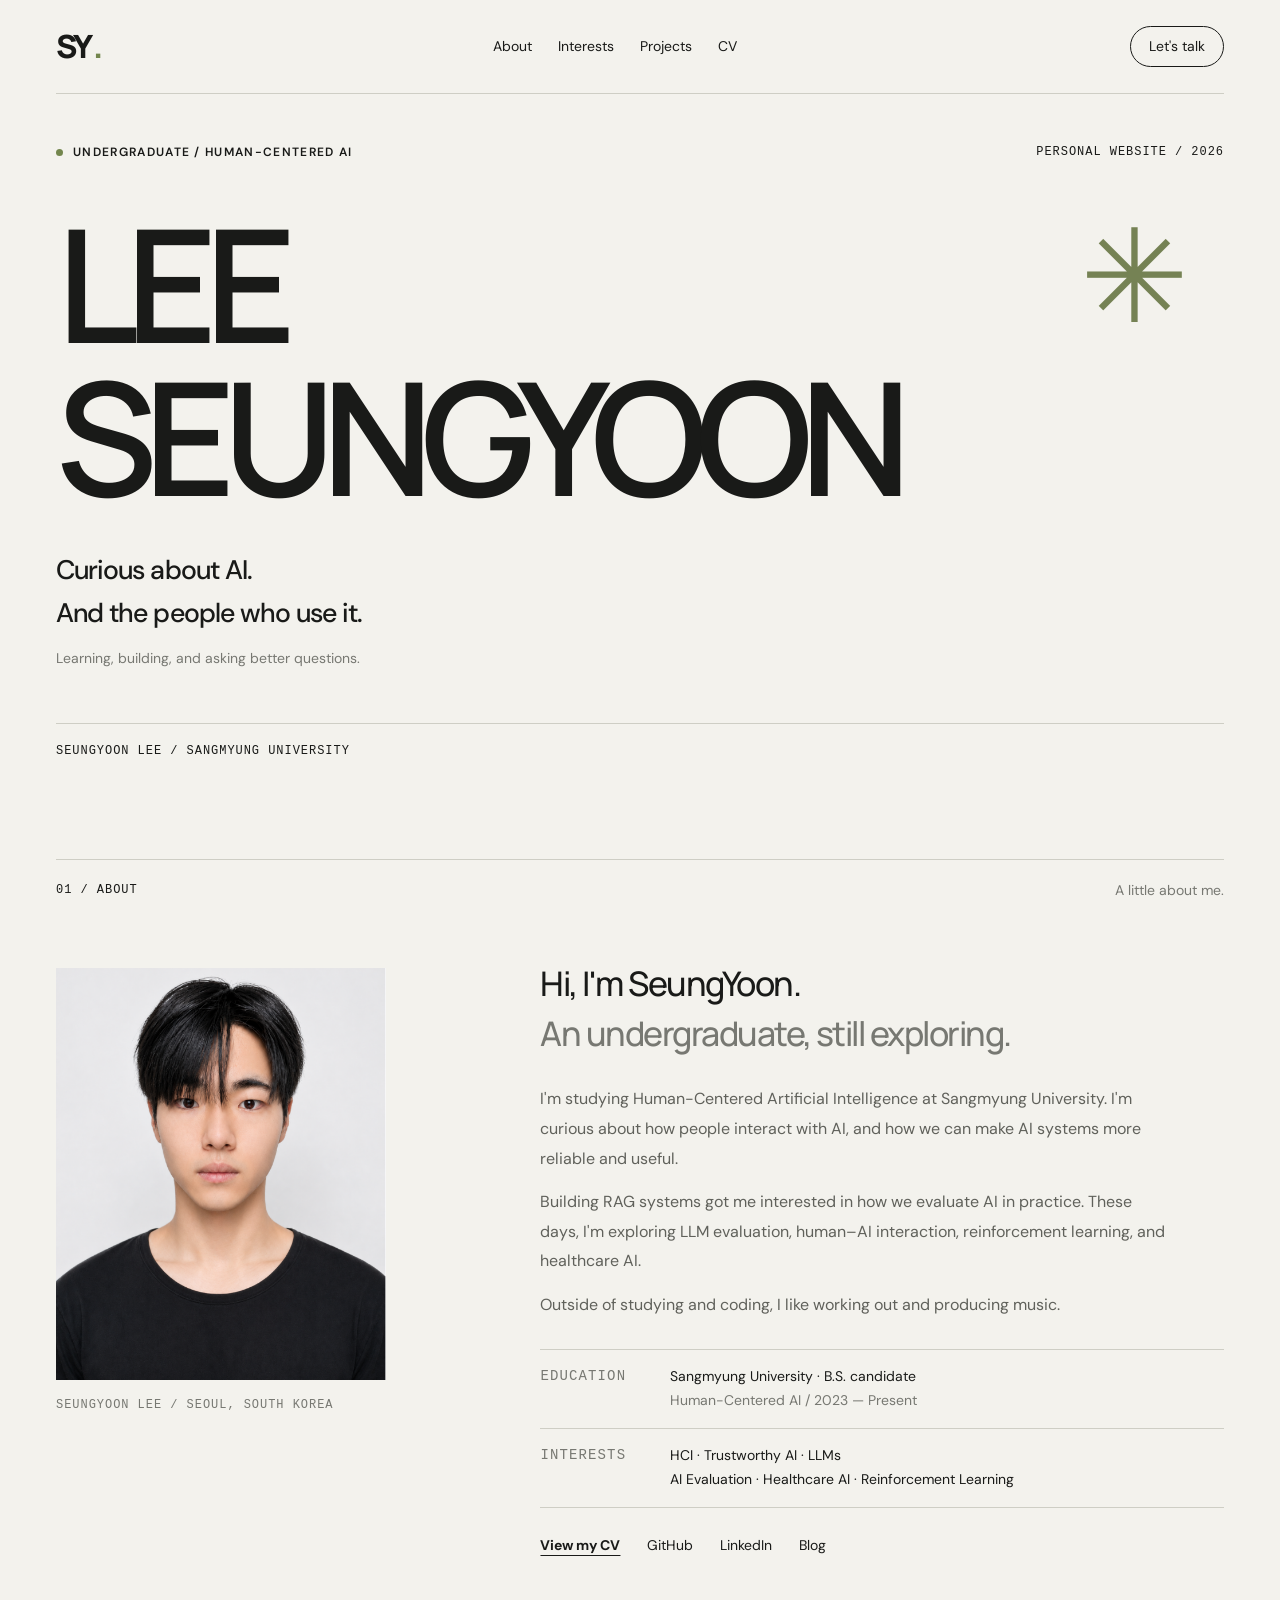
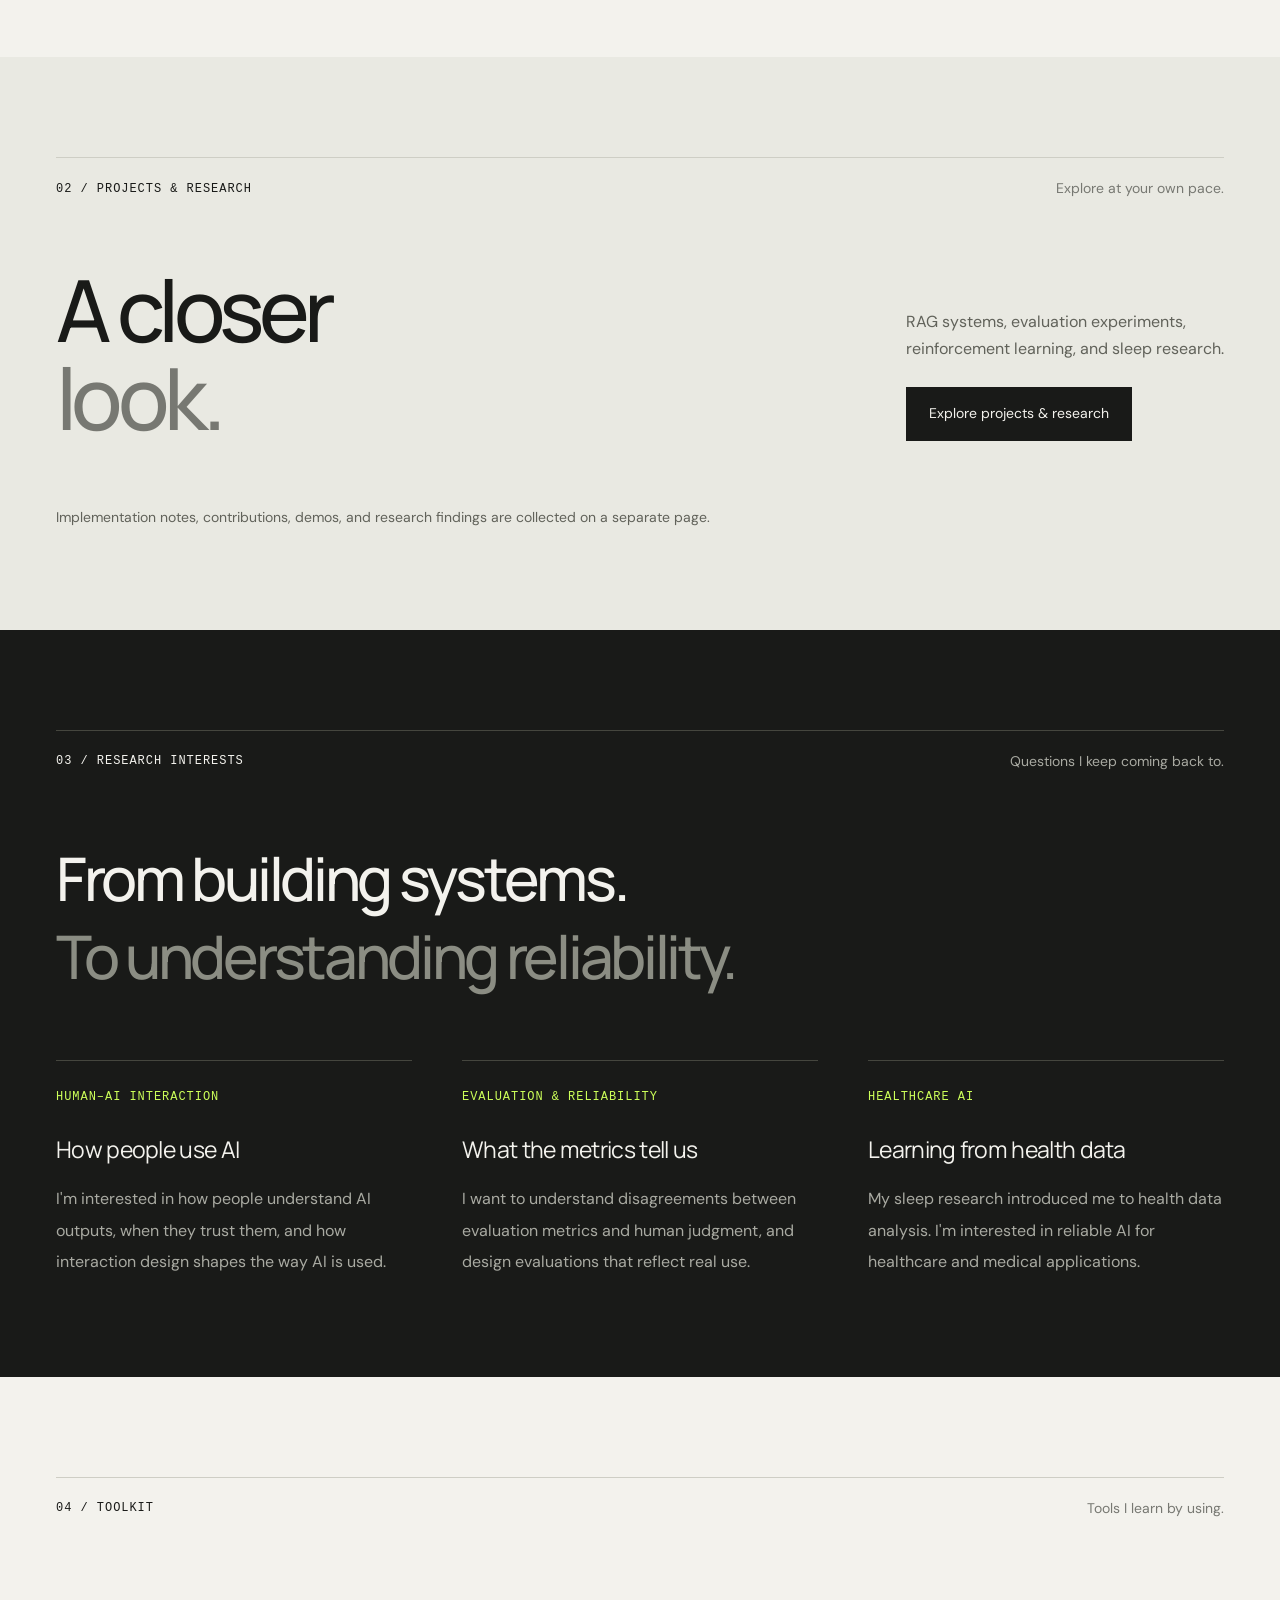
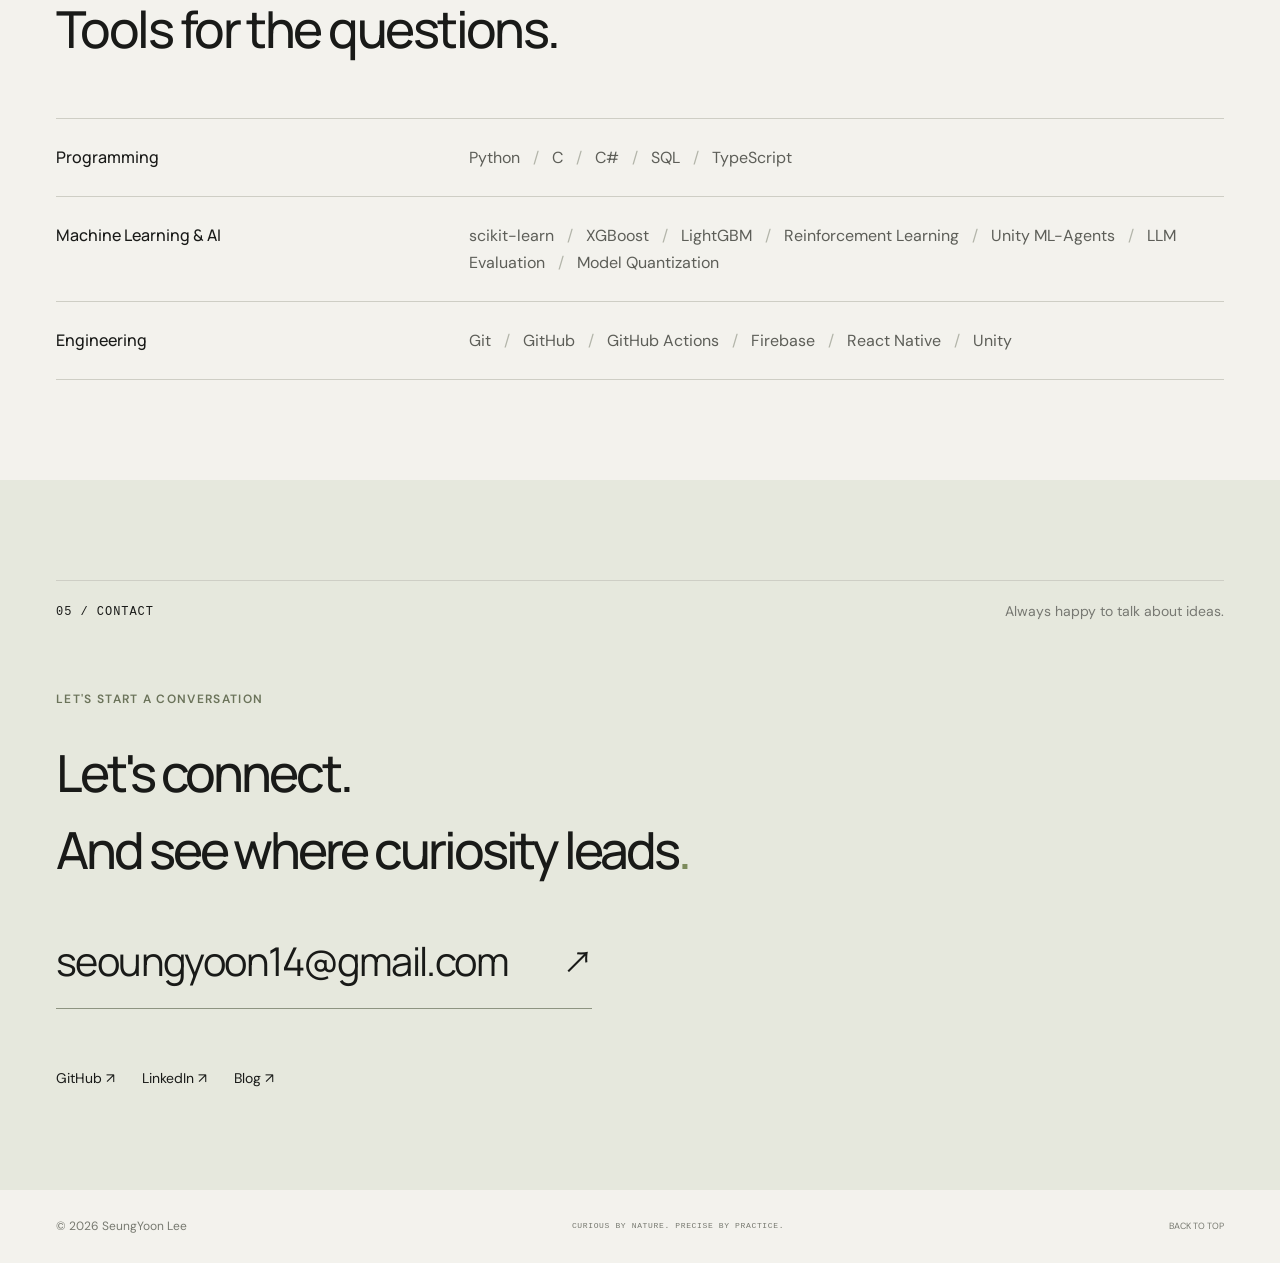
==== commit 103c02aa: "Remove Explore My Work button from hero" ====
--- a/index.html
+++ b/index.html
@@ -32,7 +32,6 @@
 <p class="hero-statement">Curious about AI.<br>And the people who use it.</p>
 <p class="hero-caption">Learning, building, and asking better questions.</p>
 </div>
-<a class="round-link" href="projects.html" aria-label="Explore my projects"><span>EXPLORE<br>MY WORK</span><b aria-hidden="true">↓</b></a>
 </div>
       <div class="hero-rule"><span class="mono">SEUNGYOON LEE / SANGMYUNG UNIVERSITY</span></div>
     </section>
